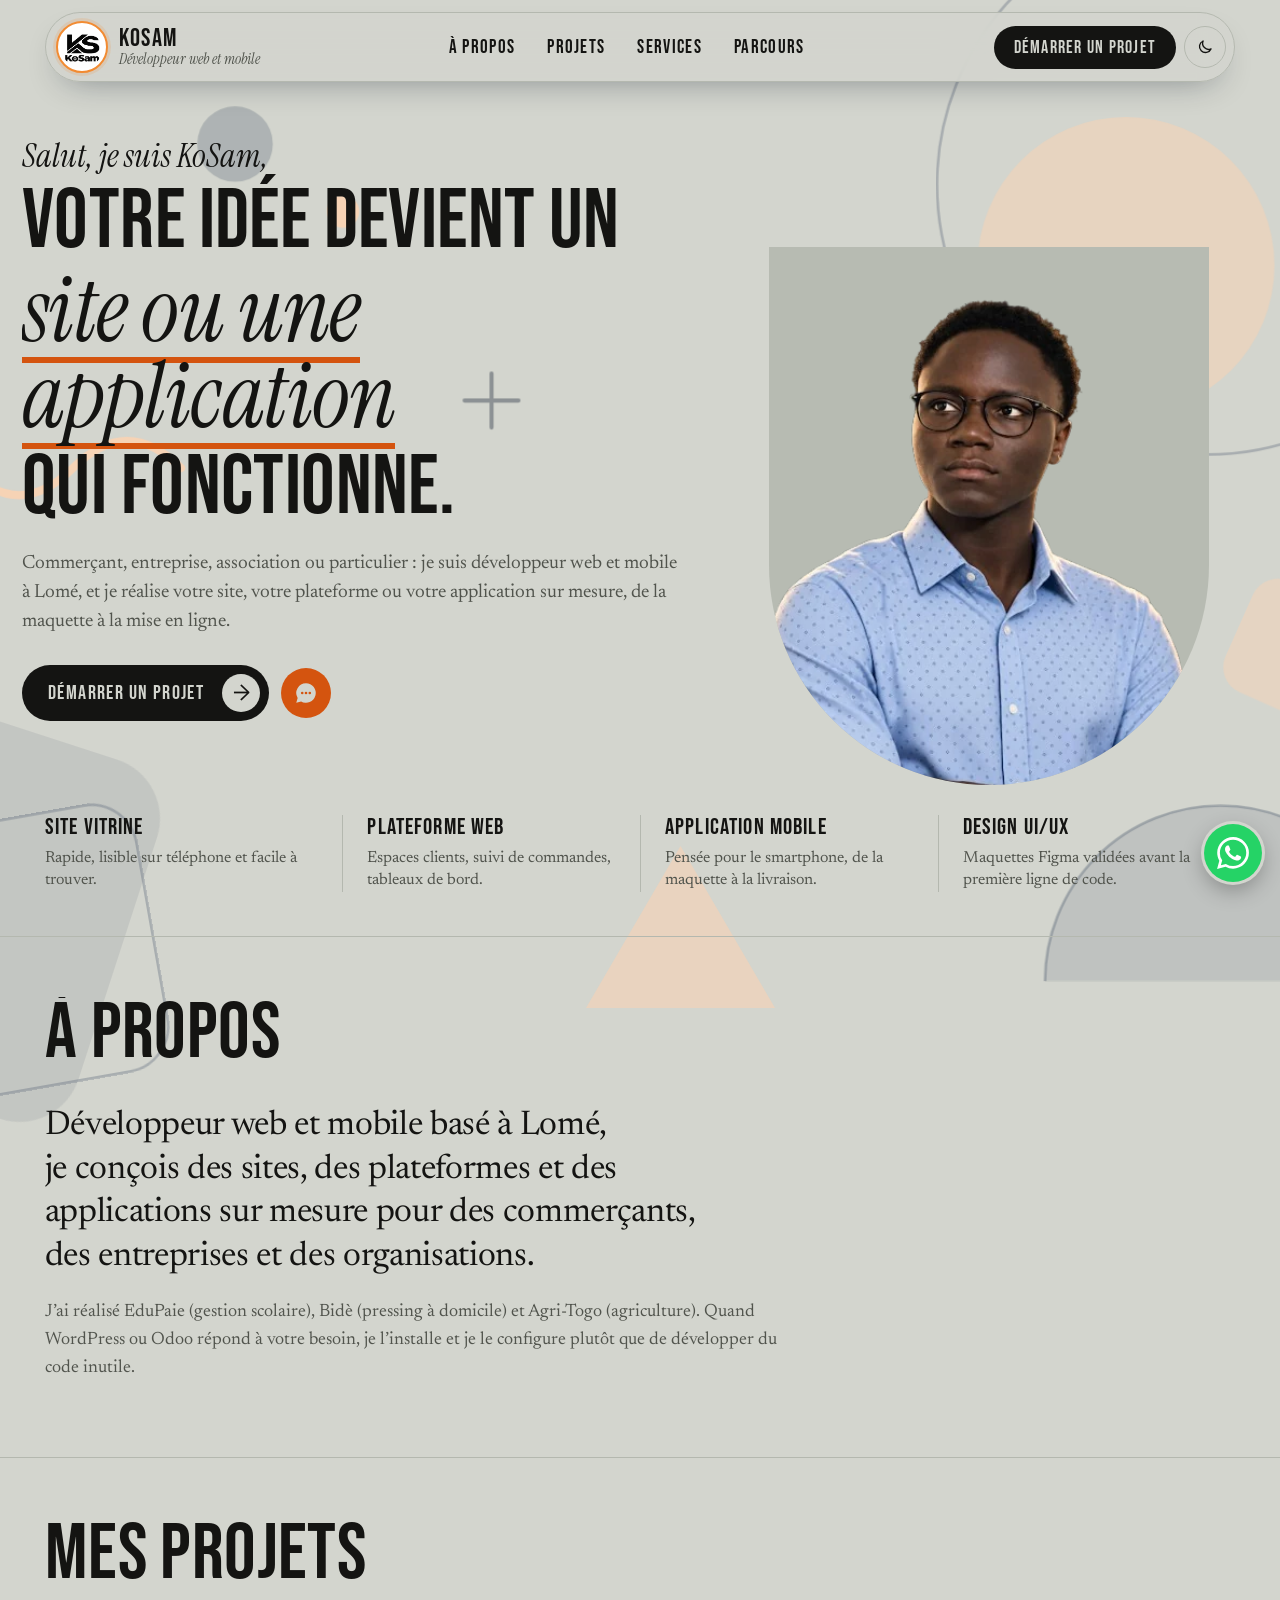
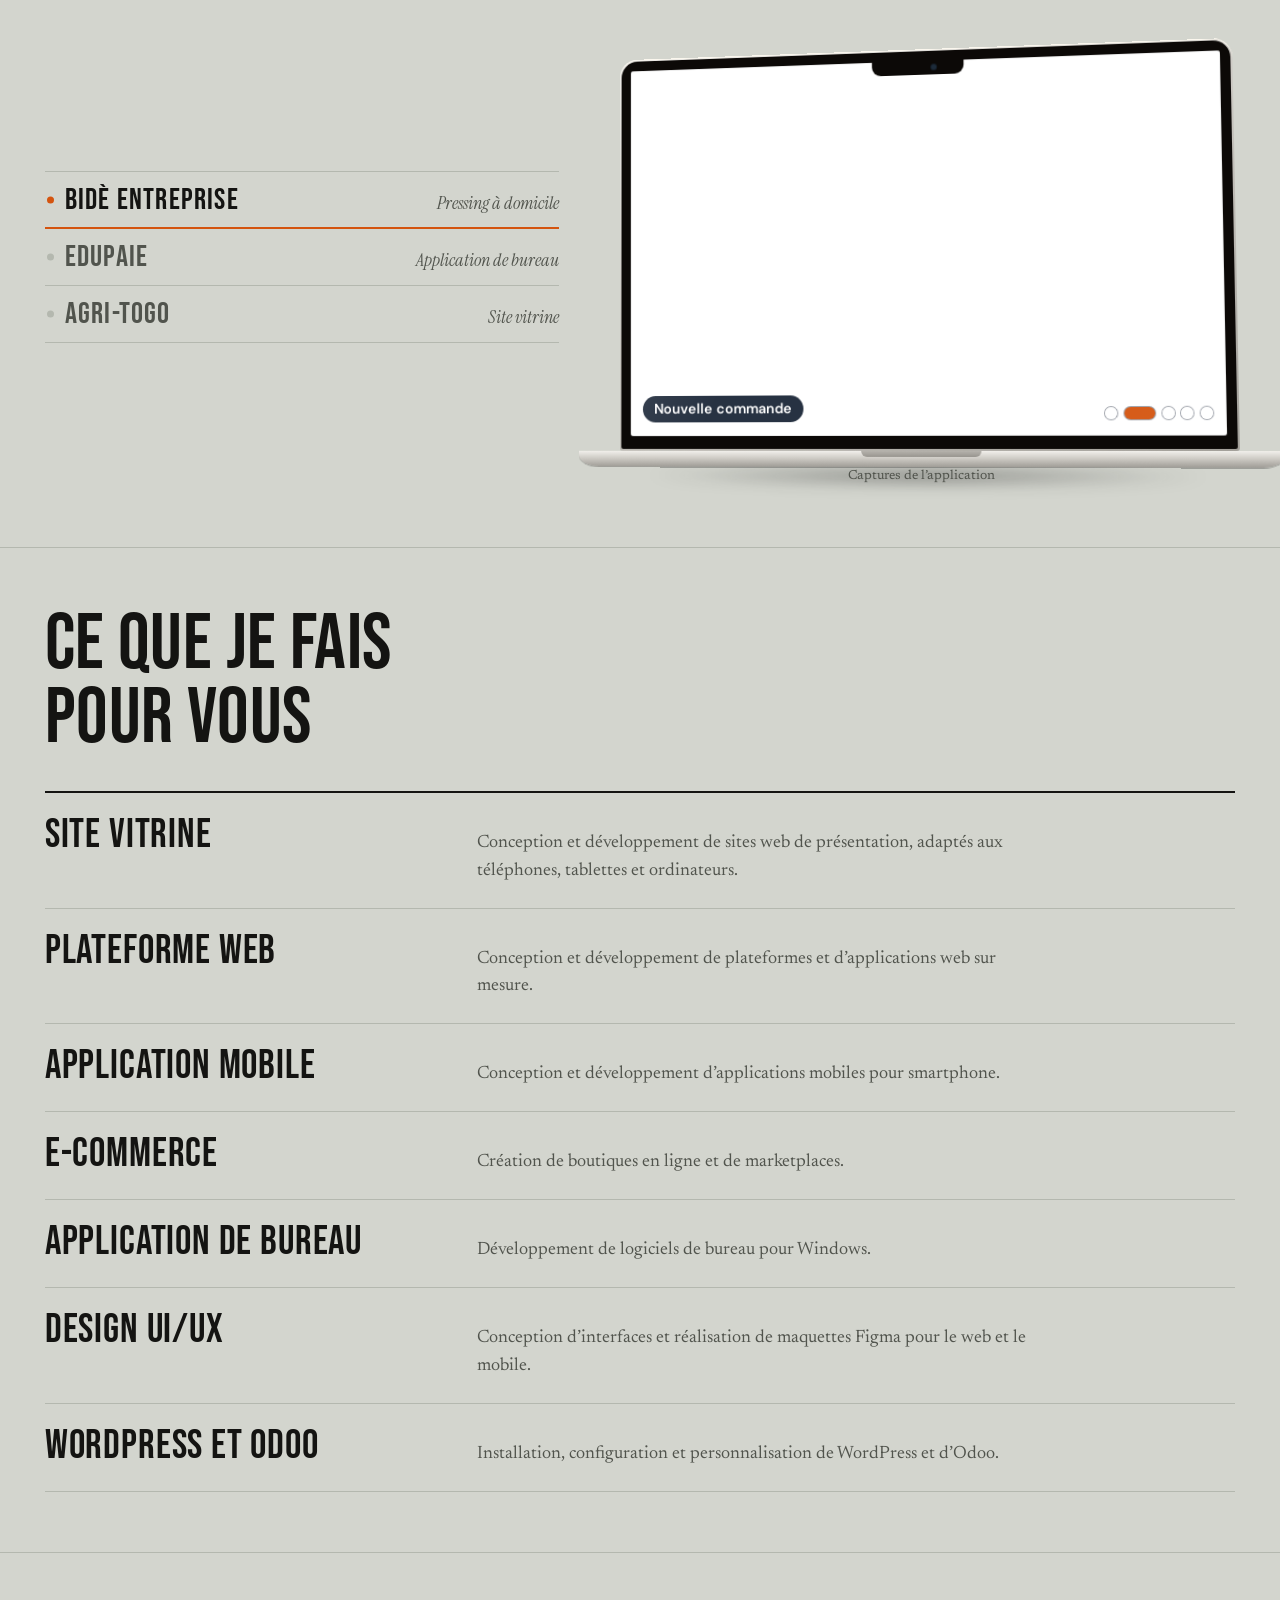
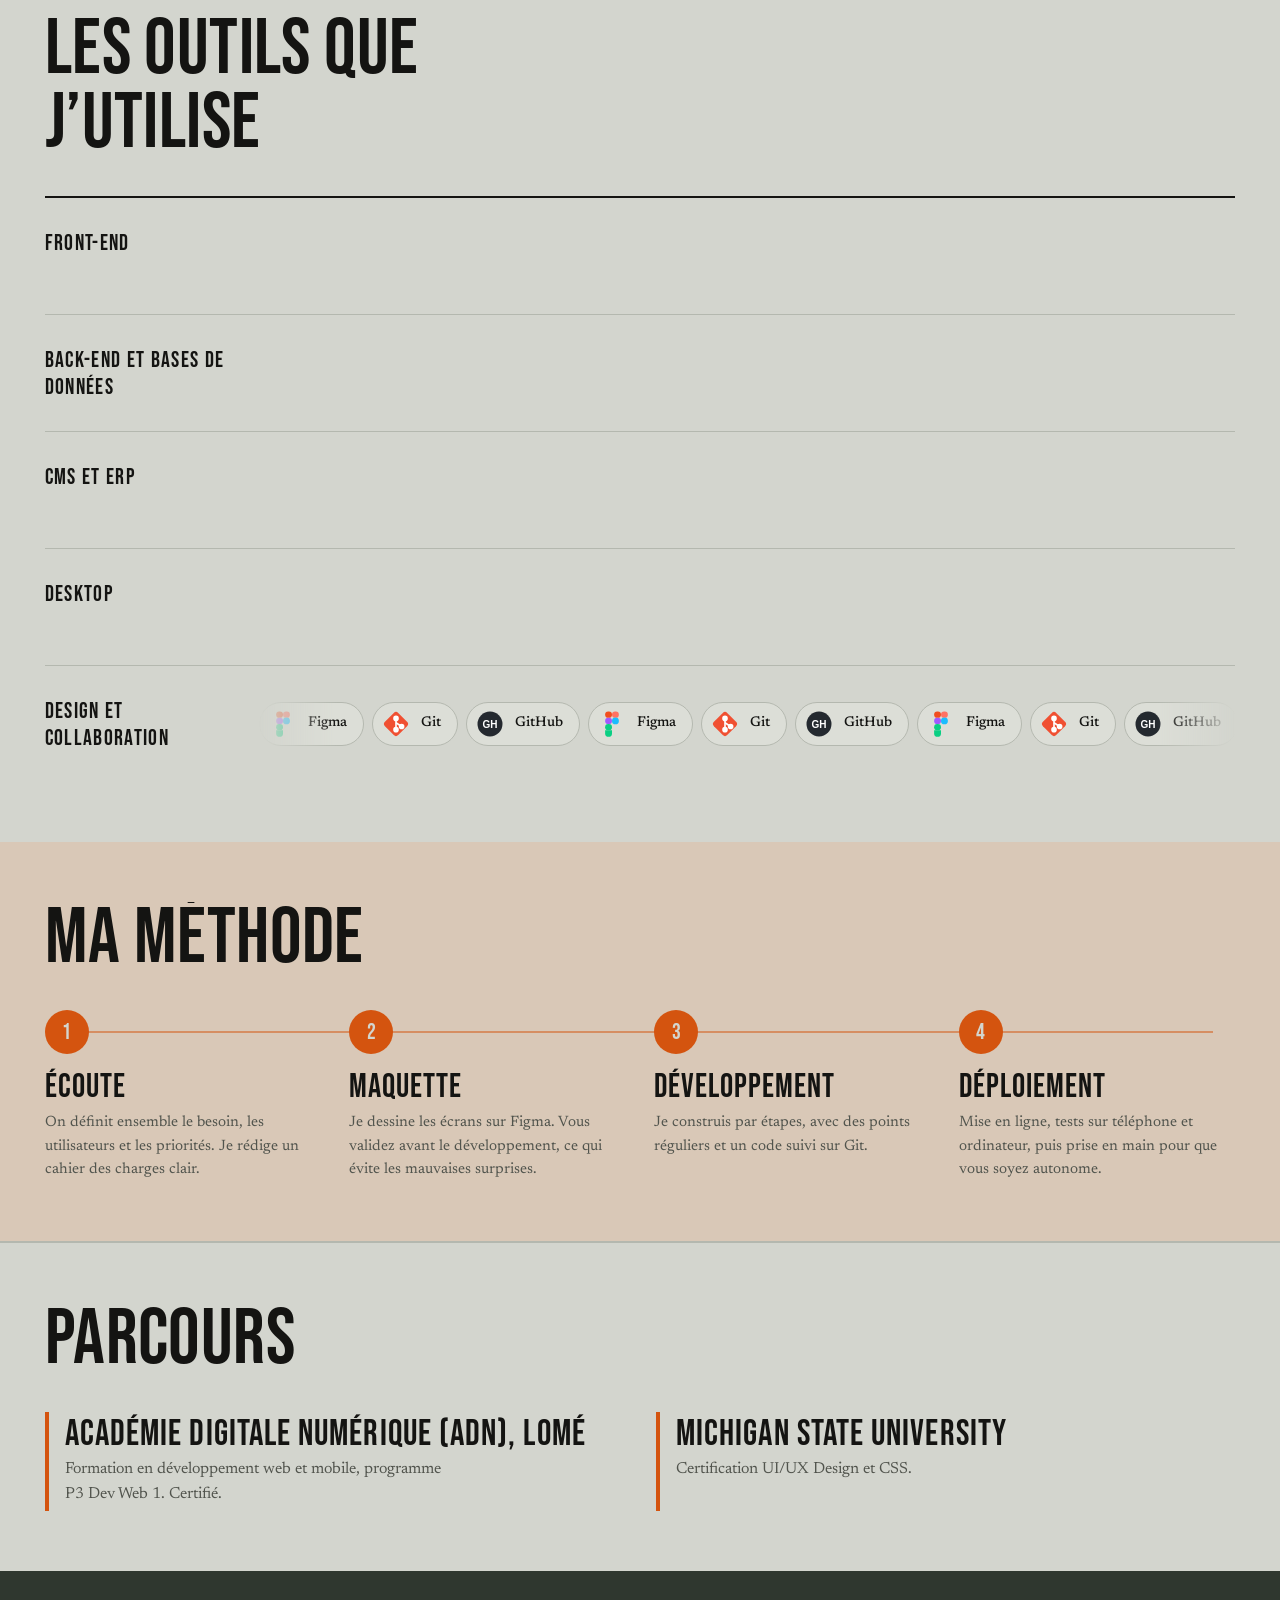
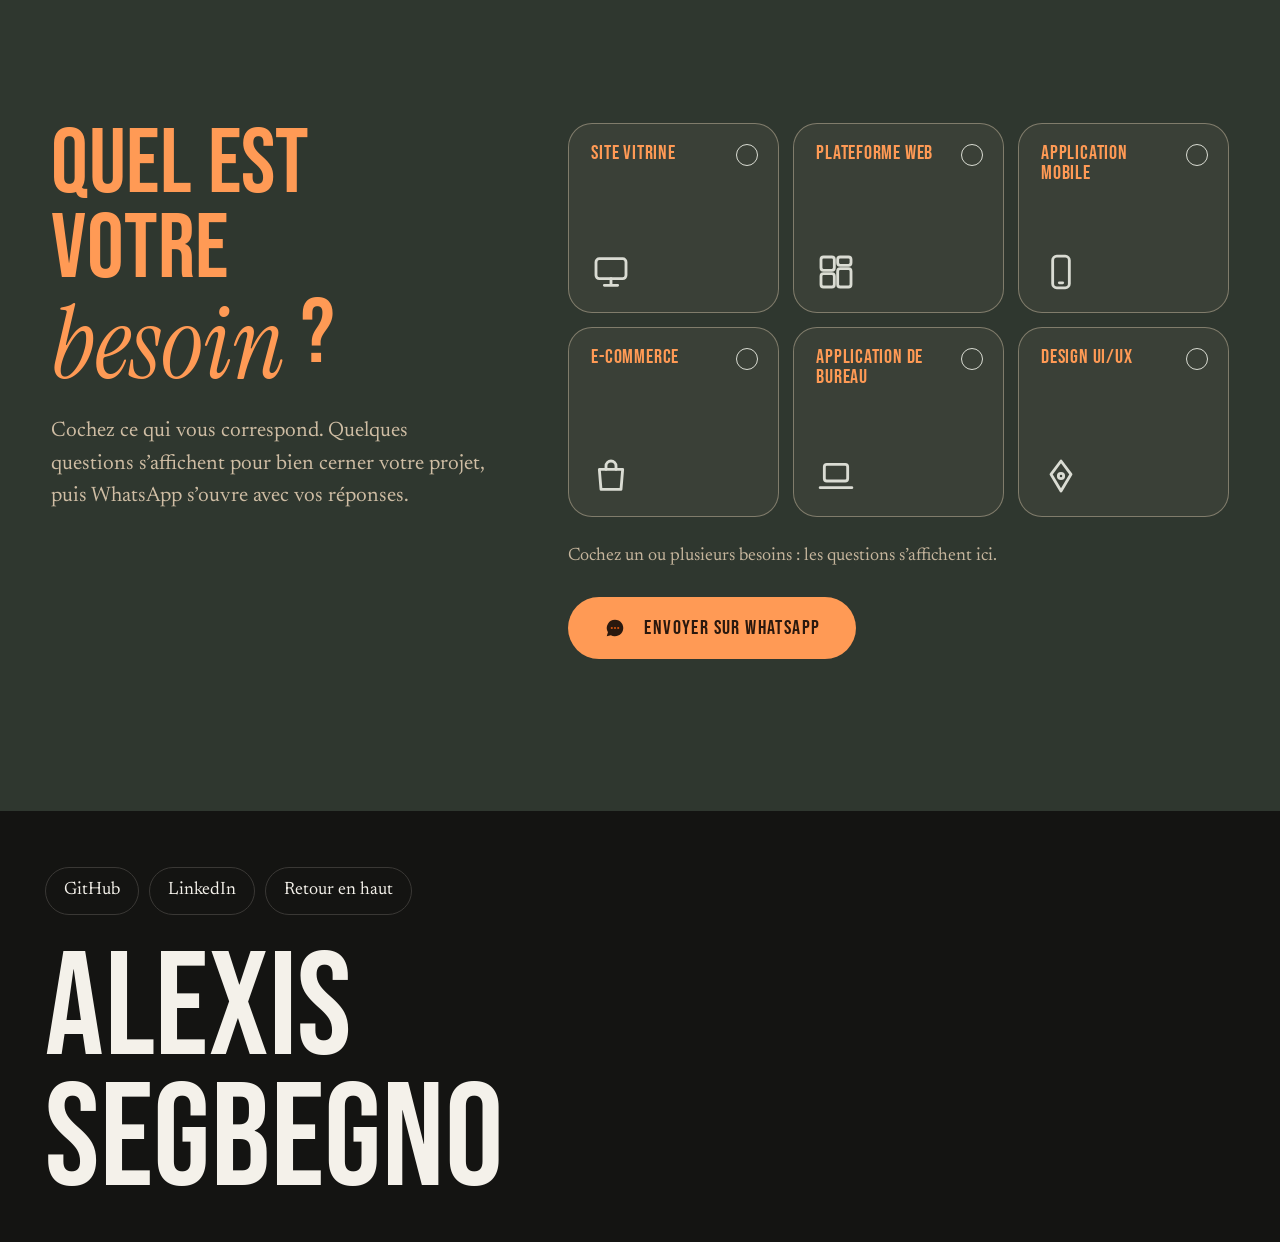
==== index.html @ 5401241b "modification" ====
<!doctype html>
<html lang="fr">
<head>
  <meta charset="utf-8">
  <meta name="viewport" content="width=device-width, initial-scale=1">
  <meta name="theme-color" content="#10131a">
  <meta name="description" content="Alexis Segbegno, développeur web et mobile à Lomé (Togo). Plateformes, sites vitrines et applications sur mesure.">
  <title>Portfolio KoSam</title>
  <link rel="preconnect" href="https://fonts.googleapis.com">
  <link href="https://fonts.googleapis.com/css2?family=Familjen+Grotesk:wght@500;600;700&family=DM+Sans:wght@400;500;700&family=Instrument+Serif:ital@0;1&family=Bebas+Neue&family=Newsreader:ital,opsz,wght@0,6..72,400;0,6..72,500;1,6..72,400&display=swap" rel="stylesheet">
  <link rel="stylesheet" href="assets/css/style.css">
</head>
<body>

<div id="page-loader" class="page-loader" role="status" aria-live="polite" aria-label="Chargement du portfolio KoSam">
  <div class="loader-content">
    <div class="loader-logo-ring">
      <img src="assets/images/kosam-logo.png" alt="Logo KoSam" class="loader-logo">
    </div>
    <p class="loader-name">KoSam</p>
    <p class="loader-caption">Préparation du portfolio<span class="loader-dots" aria-hidden="true">...</span></p>
    <div class="loader-track" aria-hidden="true"><span></span></div>
  </div>
</div>

<div class="shapes" aria-hidden="true"><svg viewBox="0 0 1200 1000" preserveAspectRatio="xMidYMid slice"><g class="pl" data-k=".06"><g class="dr" style="--dur:22s;--dx:18px;--dy:-22px;--rot:6deg;--dl:-0s"><circle cx="1020" cy="170" r="200" fill="none" stroke="#5B6678" stroke-opacity=".35" stroke-width="2"/></g></g><g class="pl" data-k=".14"><g class="dr" style="--dur:30s;--dx:-26px;--dy:16px;--rot:-9deg;--dl:-3s"><circle cx="960" cy="230" r="110" fill="#FFD2B0" fill-opacity=".45"/></g></g><g class="pl" data-k=".26"><g class="dr" style="--dur:26s;--dx:14px;--dy:28px;--rot:12deg;--dl:-6s"><rect x="-60" y="560" width="280" height="280" rx="46" fill="#5B6678" fill-opacity=".13" transform="rotate(18 80 700)"/></g></g><g class="pl" data-k=".06"><g class="dr" style="--dur:34s;--dx:-18px;--dy:-20px;--rot:-7deg;--dl:-9s"><rect x="40" y="640" width="200" height="200" rx="34" fill="none" stroke="#5B6678" stroke-opacity=".35" stroke-width="2" transform="rotate(-10 140 740)"/></g></g><g class="pl" data-k=".14"><g class="dr" style="--dur:22s;--dx:18px;--dy:-22px;--rot:6deg;--dl:-12s"><polygon points="560,780 700,780 630,660" fill="#FFD2B0" fill-opacity=".5"/></g></g><g class="pl" data-k=".26"><g class="dr" style="--dur:30s;--dx:-26px;--dy:16px;--rot:-9deg;--dl:-15s"><path d="M900 760 a130 130 0 0 1 260 0z" fill="#5B6678" fill-opacity=".16"/></g></g><g class="pl" data-k=".06"><g class="dr" style="--dur:26s;--dx:14px;--dy:28px;--rot:12deg;--dl:-1s"><path d="M900 760 a130 130 0 0 1 260 0" fill="none" stroke="#5B6678" stroke-opacity=".4" stroke-width="2"/></g></g><g class="pl" data-k=".14"><g class="dr" style="--dur:34s;--dx:-18px;--dy:-20px;--rot:-7deg;--dl:-4s"><circle cx="300" cy="140" r="28" fill="#5B6678" fill-opacity=".3"/></g></g><g class="pl" data-k=".26"><g class="dr" style="--dur:22s;--dx:18px;--dy:-22px;--rot:6deg;--dl:-7s"><circle cx="380" cy="190" r="12" fill="#FFD2B0" fill-opacity=".8"/></g></g><g class="pl" data-k=".06"><g class="dr" style="--dur:30s;--dx:-26px;--dy:16px;--rot:-9deg;--dl:-10s"><path d="M470 330h40M490 310v40" stroke="#0A1628" stroke-opacity=".35" stroke-width="3" stroke-linecap="round"/></g></g><g class="pl" data-k=".14"><g class="dr" style="--dur:26s;--dx:14px;--dy:28px;--rot:12deg;--dl:-13s"><path d="M740 480h30M755 465v30" stroke="#0A1628" stroke-opacity=".3" stroke-width="3" stroke-linecap="round"/></g></g><g class="pl" data-k=".26"><g class="dr" style="--dur:34s;--dx:-18px;--dy:-20px;--rot:-7deg;--dl:-16s"><path d="M20 380q40-40 80 0t80 0t80 0" fill="none" stroke="#FFD2B0" stroke-opacity=".8" stroke-width="6" stroke-linecap="round"/></g></g><g class="pl" data-k=".06"><g class="dr" style="--dur:22s;--dx:18px;--dy:-22px;--rot:6deg;--dl:-2s"><rect x="1040" y="470" width="90" height="90" rx="20" fill="#FFD2B0" fill-opacity=".4" transform="rotate(24 1085 515)"/></g></g></svg></div>
<header class="top"><div class="wrap"><div class="pill">
<a class="brand" href="#top" aria-label="KoSam, retour en haut"><img class="brand-logo" src="assets/images/kosam-logo.png" alt="Logo KoSam"><span class="bt"><b>KoSam</b><small>Développeur web et mobile</small></span></a>
<nav id="mnav" aria-label="Navigation principale"><span class="ind" aria-hidden="true"></span><a href="#apropos">À propos</a><a href="#projets">Projets</a><a href="#services">Services</a><a href="#parcours">Parcours</a></nav>
<div class="act"><a class="cta-h" href="#contact" aria-label="Démarrer un projet">Démarrer<span class="xl">&nbsp;un projet</span></a><button id="theme" type="button" aria-label="Changer de thème"><svg class="i-moon" viewBox="0 0 24 24" fill="none" stroke="currentColor" stroke-width="1.8" stroke-linecap="round" stroke-linejoin="round" aria-hidden="true"><path d="M20 14.5A8 8 0 0 1 9.5 4a8 8 0 1 0 10.5 10.5z"/></svg><svg class="i-sun" viewBox="0 0 24 24" fill="none" stroke="currentColor" stroke-width="1.8" stroke-linecap="round" aria-hidden="true"><circle cx="12" cy="12" r="4"/><path d="M12 2.5v2.5M12 19v2.5M2.5 12H5M19 12h2.5M5.3 5.3l1.8 1.8M16.9 16.9l1.8 1.8M5.3 18.7l1.8-1.8M16.9 7.1l1.8-1.8"/></svg></button><button id="burger" type="button" aria-label="Ouvrir le menu" aria-expanded="false" aria-controls="mnav"><span></span><span></span></button></div>
</div></div></header>

<main id="top">
<div class="wrap hero" id="hero">
<div class="hl">
<p class="hi">Salut, je suis KoSam,</p>
<h1>Votre idée devient un <em>site ou une application</em> qui fonctionne.</h1>
<p class="lead">Commerçant, entreprise, association ou particulier : je suis développeur web et mobile à Lomé, et je réalise votre site, votre plateforme ou votre application sur mesure, de la maquette à la mise en ligne.</p>
<div class="cta"><a class="btn" href="#contact">Démarrer un projet</a><a class="wa-round" data-wa href="#" target="_blank" rel="noopener" aria-label="Écrire sur WhatsApp"><svg width="26" height="26" viewBox="0 0 24 24" aria-hidden="true"><path d="M12 3a9 9 0 0 0-7.7 13.6L3 21l4.5-1.2A9 9 0 1 0 12 3z" fill="var(--bg)"/><circle cx="8.5" cy="12" r="1.2" style="fill:var(--g)"/><circle cx="12" cy="12" r="1.2" style="fill:var(--g)"/><circle cx="15.5" cy="12" r="1.2" style="fill:var(--g)"/></svg></a></div>
</div>
<div class="stage">
<div class="halo"></div>
<div class="me"><img src="[data-uri]" alt="Alexis Segbegno"></div>
</div>
</div>

<div class="wrap hfeat" role="list" aria-label="Ce que je fais">
<div role="listitem"><b>Site vitrine</b><span>Rapide, lisible sur téléphone et facile à trouver.</span></div>
<div role="listitem"><b>Plateforme web</b><span>Espaces clients, suivi de commandes, tableaux de bord.</span></div>
<div role="listitem"><b>Application mobile</b><span>Pensée pour le smartphone, de la maquette à la livraison.</span></div>
<div role="listitem"><b>Design UI/UX</b><span>Maquettes Figma validées avant la première ligne de code.</span></div>
</div>

<section id="apropos"><div class="wrap">
<h2>À propos</h2>
<div class="about">
<div>
<p class="ab-lead">Développeur web et mobile basé à Lomé, je conçois des sites, des plateformes et des applications sur mesure pour des commerçants, des entreprises et des organisations.</p>
<p>J’ai réalisé EduPaie (gestion scolaire), Bidè (pressing à domicile) et Agri-Togo (agriculture). Quand WordPress ou Odoo répond à votre besoin, je l’installe et je le configure plutôt que de développer du code inutile.</p>
</div>
</div>
</div></section>

<section id="projets"><div class="wrap">
<h2>Mes projets</h2>
<div class="proj" id="proj">
<ul class="idx" id="idx"></ul>
<div class="stage">
<div class="halo"></div>
<div class="laptop"><div class="lid"><div class="bz"><div class="notch"></div><div class="scr" id="scr"></div></div></div><div class="base"></div></div>
<p class="cap">Maquette illustrative</p>
</div>
</div>
</div></section>

<section id="services"><div class="wrap">
<h2>Ce que je fais pour vous</h2>
<div class="svc">
<div class="sv"><h3>Site vitrine</h3><p>Conception et développement de sites web de présentation, adaptés aux téléphones, tablettes et ordinateurs.</p></div>
<div class="sv"><h3>Plateforme web</h3><p>Conception et développement de plateformes et d’applications web sur mesure.</p></div>
<div class="sv"><h3>Application mobile</h3><p>Conception et développement d’applications mobiles pour smartphone.</p></div>
<div class="sv"><h3>E-commerce</h3><p>Création de boutiques en ligne et de marketplaces.</p></div>
<div class="sv"><h3>Application de bureau</h3><p>Développement de logiciels de bureau pour Windows.</p></div>
<div class="sv"><h3>Design UI/UX</h3><p>Conception d’interfaces et réalisation de maquettes Figma pour le web et le mobile.</p></div>
<div class="sv"><h3>WordPress et Odoo</h3><p>Installation, configuration et personnalisation de WordPress et d’Odoo.</p></div>
</div>
</div></section>

<section id="outils"><div class="wrap">
<h2>Les outils que j’utilise</h2>
<div id="toolgroups"></div>
</div></section>

<section id="methode"><div class="wrap">
<h2>Ma méthode</h2>
<div class="steps">
<div class="step"><h3>Écoute</h3><p>On définit ensemble le besoin, les utilisateurs et les priorités. Je rédige un cahier des charges clair.</p></div>
<div class="step"><h3>Maquette</h3><p>Je dessine les écrans sur Figma. Vous validez avant le développement, ce qui évite les mauvaises surprises.</p></div>
<div class="step"><h3>Développement</h3><p>Je construis par étapes, avec des points réguliers et un code suivi sur Git.</p></div>
<div class="step"><h3>Déploiement</h3><p>Mise en ligne, tests sur téléphone et ordinateur, puis prise en main pour que vous soyez autonome.</p></div>
</div>
</div></section>

<section id="parcours"><div class="wrap">
<h2>Parcours</h2>
<div class="edu">
<div><b>Académie Digitale Numérique (ADN), Lomé</b><p>Formation en développement web et mobile, programme P3 Dev Web 1. Certifié.</p></div>
<div><b>Michigan State University</b><p>Certification UI/UX Design et CSS.</p></div>
</div>
</div></section>

<section id="contact"><div class="wrap">
<div class="need">
<div class="nl">
<h2>Quel est votre <em>besoin</em> ?</h2>
<p class="ns">Cochez ce qui vous correspond. Quelques questions s’affichent pour bien cerner votre projet, puis WhatsApp s’ouvre avec vos réponses.</p>
</div>
<div class="nr">
<div class="cards2" id="types" role="group" aria-label="Type de projet">
<label class="nc"><input type="checkbox" value="un site vitrine"><b>Site vitrine</b><span class="ck" aria-hidden="true"></span><svg viewBox="0 0 24 24" aria-hidden="true"><rect x="3" y="4" width="18" height="12" rx="2"/><path d="M8 20h8M12 16v4"/></svg></label>
<label class="nc"><input type="checkbox" value="une plateforme web"><b>Plateforme web</b><span class="ck" aria-hidden="true"></span><svg viewBox="0 0 24 24" aria-hidden="true"><rect x="3" y="3" width="8" height="8" rx="1.5"/><rect x="13" y="3" width="8" height="5" rx="1.5"/><rect x="13" y="10" width="8" height="11" rx="1.5"/><rect x="3" y="13" width="8" height="8" rx="1.5"/></svg></label>
<label class="nc"><input type="checkbox" value="une application mobile"><b>Application mobile</b><span class="ck" aria-hidden="true"></span><svg viewBox="0 0 24 24" aria-hidden="true"><rect x="7" y="2.5" width="10" height="19" rx="2.5"/><path d="M11 18.5h2"/></svg></label>
<label class="nc"><input type="checkbox" value="une boutique en ligne"><b>E-commerce</b><span class="ck" aria-hidden="true"></span><svg viewBox="0 0 24 24" aria-hidden="true"><path d="M5 8h14l-1 12H6L5 8z"/><path d="M9 8V6a3 3 0 0 1 6 0v2"/></svg></label>
<label class="nc"><input type="checkbox" value="une application de bureau"><b>Application de bureau</b><span class="ck" aria-hidden="true"></span><svg viewBox="0 0 24 24" aria-hidden="true"><rect x="5" y="5" width="14" height="10" rx="1.5"/><path d="M2.5 19h19"/></svg></label>
<label class="nc"><input type="checkbox" value="une maquette UI/UX"><b>Design UI/UX</b><span class="ck" aria-hidden="true"></span><svg viewBox="0 0 24 24" aria-hidden="true"><path d="M12 3l6 8-6 10-6-10 6-8z"/><circle cx="12" cy="12" r="1.6"/></svg></label>
</div>
<div class="qa" id="qa"><p class="qe" id="qe">Cochez un ou plusieurs besoins : les questions s’affichent ici.</p></div>
<a class="btn wa" id="send" href="#" target="_blank" rel="noopener"><svg width="22" height="22" viewBox="0 0 24 24" aria-hidden="true"><path d="M12 3a9 9 0 0 0-7.7 13.6L3 21l4.5-1.2A9 9 0 1 0 12 3z" fill="currentColor"/><circle cx="8.5" cy="12" r="1.2" style="fill:var(--g)"/><circle cx="12" cy="12" r="1.2" style="fill:var(--g)"/><circle cx="15.5" cy="12" r="1.2" style="fill:var(--g)"/></svg>Envoyer sur WhatsApp</a>
</div>
</div>
</div></section>
</main>

<footer><div class="wrap">
<div class="links">
<a href="https://github.com/SamTompkins17" target="_blank" rel="noopener">GitHub</a>
<a href="https://www.linkedin.com/in/alexis-segbegno" target="_blank" rel="noopener">LinkedIn</a>
<a href="#top">Retour en haut</a>
</div>
<p class="big">Alexis<br>Segbegno</p>
</div></footer>
<a class="fab" data-wa href="#" target="_blank" rel="noopener" aria-label="Écrire sur WhatsApp" style="background:#25D366;color:#fff"><svg width="32" height="32" viewBox="0 0 24 24" fill="#fff" aria-hidden="true"><path d="M17.472 14.382c-.297-.149-1.758-.867-2.03-.967-.273-.099-.471-.148-.67.15-.197.297-.767.966-.94 1.164-.173.199-.347.223-.644.075-.297-.15-1.255-.463-2.39-1.475-.883-.788-1.48-1.761-1.653-2.059-.173-.297-.018-.458.13-.606.134-.133.298-.347.446-.52.149-.174.198-.298.298-.497.099-.198.05-.371-.025-.52-.075-.149-.669-1.612-.916-2.207-.242-.579-.487-.5-.669-.51-.173-.008-.371-.01-.57-.01-.198 0-.52.074-.792.372-.272.297-1.04 1.016-1.04 2.479 0 1.462 1.065 2.875 1.213 3.074.149.198 2.096 3.2 5.077 4.487.709.306 1.262.489 1.694.625.712.227 1.36.195 1.871.118.571-.085 1.758-.719 2.006-1.413.248-.694.248-1.289.173-1.413-.074-.124-.272-.198-.57-.347m-5.421 7.403h-.004a9.87 9.87 0 01-5.031-1.378l-.361-.214-3.741.982.998-3.648-.235-.374a9.86 9.86 0 01-1.51-5.26c.001-5.45 4.436-9.884 9.888-9.884 2.64 0 5.122 1.03 6.988 2.898a9.825 9.825 0 012.893 6.994c-.003 5.45-4.437 9.884-9.885 9.884m8.413-18.297A11.815 11.815 0 0012.05 0C5.495 0 .16 5.335.157 11.892c0 2.096.547 4.142 1.588 5.945L.057 24l6.305-1.654a11.882 11.882 0 005.683 1.448h.005c6.554 0 11.89-5.335 11.893-11.893a11.821 11.821 0 00-3.48-8.413z"/></svg></a>

  <script src="assets/js/main.js" defer></script>
  <script src="assets/js/navigation.js" defer></script>
</body>
</html>
---- assets/css/style.css ----
:root{color-scheme:light;box-sizing:border-box;padding-top:env(safe-area-inset-top,0px);padding-bottom:env(safe-area-inset-bottom,0px)}html{scroll-padding-top:env(safe-area-inset-top,0px)}body{margin:0;padding:0;font:14px -apple-system,BlinkMacSystemFont,sans-serif;background:#fff;color:#000}img{max-width:100%}[hidden]:not([hidden=until-found i]){display:none!important}

/* ===== CSS intégré extrait du document source ===== */

:root{color-scheme:light;box-sizing:border-box;padding-top:env(safe-area-inset-top,0px);padding-bottom:env(safe-area-inset-bottom,0px)}
html{scroll-padding-top:env(safe-area-inset-top,0px)}
body{margin:0;padding:0;font:14px -apple-system,BlinkMacSystemFont,sans-serif;background:#fff;color:#000}
img{max-width:100%}
[hidden]:not([hidden=until-found i]){display:none!important}

:root{--bg:#F4F1EA;--ink:#0A1628;--mut:#5B6678;--line:#D9D6CC;--card:#FBF9F4;--g:#D4540F;--y:#FFD2B0;--hbg:rgba(244,241,234,.8);--need:#0A1628;
--fd:"Familjen Grotesk",system-ui,sans-serif;--fb:"DM Sans",system-ui,sans-serif;
box-sizing:border-box;padding-top:env(safe-area-inset-top,0px);padding-bottom:env(safe-area-inset-bottom,0px)}
@media (prefers-color-scheme:dark){:root:not([data-theme="light"]){--bg:#0A1628;--ink:#F4F1EA;--mut:#9AA6BA;--line:#22344F;--card:#12233D;--g:#FF7A2F;--hbg:rgba(10,22,40,.8);--need:#12233D;color-scheme:dark}}
:root[data-theme="dark"]{--bg:#0A1628;--ink:#F4F1EA;--mut:#9AA6BA;--line:#22344F;--card:#12233D;--g:#FF7A2F;--hbg:rgba(10,22,40,.8);--need:#12233D;color-scheme:dark}
*,*::before,*::after{box-sizing:border-box}
.shapes{position:fixed;left:0;right:0;top:-5%;height:150%;z-index:-1;pointer-events:none;will-change:transform}
.shapes svg{width:100%;height:100%;display:block}
body::before{content:"";position:fixed;inset:0;z-index:-2;pointer-events:none;background:radial-gradient(circle at 10% 6%,rgba(255,122,47,.34),transparent 36%),radial-gradient(circle at 92% 24%,rgba(91,102,120,.2),transparent 40%),radial-gradient(circle at 18% 88%,rgba(91,102,120,.14),transparent 42%),radial-gradient(circle at 80% 92%,rgba(255,122,47,.22),transparent 34%)}
body::after{content:"";position:fixed;inset:0;z-index:-1;pointer-events:none;opacity:.9;background:radial-gradient(rgba(10,22,40,.14) 1px,transparent 1.4px) 0 0/28px 28px,url("data:image/svg+xml;utf8,<svg xmlns='http://www.w3.org/2000/svg' width='160' height='160'><filter id='n'><feTurbulence type='fractalNoise' baseFrequency='.8' numOctaves='2' stitchTiles='stitch'/><feColorMatrix values='0 0 0 0 .2 0 0 0 0 .15 0 0 0 0 .1 0 0 0 .09 0'/></filter><rect width='100%25' height='100%25' filter='url(%23n)'/></svg>")}
html{scroll-behavior:smooth;scroll-padding-top:70px}
body{margin:0;background:var(--bg);color:var(--ink);font:400 17px/1.6 var(--fb)}
a{color:inherit}
:focus-visible{outline:3px solid var(--y);outline-offset:3px}
.wrap{max-width:1120px;margin:0 auto;padding:0 22px}
header{position:sticky;top:env(safe-area-inset-top,0px);z-index:20;background:var(--hbg);-webkit-backdrop-filter:blur(10px);backdrop-filter:blur(10px);border-bottom:1px solid var(--line)}
header .wrap{display:flex;align-items:center;justify-content:space-between;height:60px;gap:8px}
.logo{font:800 20px var(--fd);text-decoration:none;letter-spacing:-.02em}
.right{display:flex;align-items:center;gap:4px}
nav{display:flex;gap:2px}
nav a{padding:7px 13px;border-radius:99px;text-decoration:none;font-weight:500;font-size:15px}
nav a:hover{background:var(--line)}
#theme{width:40px;height:40px;border-radius:50%;border:1.5px solid var(--line);background:var(--card);color:var(--ink);font-size:17px;cursor:pointer}
.btn{display:inline-flex;align-items:center;gap:8px;padding:13px 22px;border-radius:99px;border:0;font:700 16px var(--fb);cursor:pointer;text-decoration:none;background:var(--ink);color:var(--bg)}
.btn.wa{background:#D4540F;color:#fff}
:root[data-theme="dark"] .btn.wa,:root[data-theme="dark"] .fab{background:#FF7A2F;color:#0A1628}
@media (prefers-color-scheme:dark){:root:not([data-theme="light"]) .btn.wa,:root:not([data-theme="light"]) .fab{background:#FF7A2F;color:#0A1628}}
.need .btn.wa,:root[data-theme="dark"] .need .btn.wa{background:#FF7A2F;color:#0A1628}
@media (prefers-color-scheme:dark){:root:not([data-theme="light"]) .need .btn.wa{background:#FF7A2F;color:#0A1628}}
.hero{display:grid;grid-template-columns:1.05fr 1fr;gap:40px;align-items:center;padding:64px 0 56px}
h1{font:800 clamp(38px,5.6vw,68px)/1.02 var(--fd);letter-spacing:-.035em;margin:0 0 22px}
h1 em{font-style:normal;background:linear-gradient(transparent 62%,var(--y) 62% 92%,transparent 92%);color:inherit}
:root[data-theme="dark"] h1 em{color:var(--ink)}
.lead{color:var(--mut);max-width:46ch;margin:0 0 22px}
.chips{display:flex;flex-wrap:wrap;gap:8px;margin:0 0 28px;padding:0;list-style:none}
.chips li{border:1px solid var(--line);border-radius:99px;padding:6px 14px;font-size:14px;background:var(--card)}
.cta{display:flex;flex-wrap:wrap;gap:10px}
.stage{position:relative;height:380px}
.deck{position:absolute;inset:0 30px 54px 0}
.pc{position:absolute;inset:0;border-radius:20px;padding:26px;color:#fff;display:flex;flex-direction:column;justify-content:flex-end;cursor:pointer;border:0;text-align:left;font:inherit;box-shadow:0 18px 40px -18px rgba(0,0,0,.5);transition:transform .45s cubic-bezier(.2,.8,.2,1),opacity .3s}
.pc small{font-size:13px;opacity:.85;margin-bottom:6px}
.pc strong{font:800 clamp(28px,3.4vw,40px)/1.05 var(--fd);letter-spacing:-.03em;margin-bottom:10px}
.pc span{font-size:15px;max-width:34ch;opacity:.95}
.pc .tags{display:flex;gap:6px;flex-wrap:wrap;margin-top:14px}
.pc .tags i{font-style:normal;font-size:12px;padding:3px 10px;border-radius:99px;background:rgba(255,255,255,.18)}
.ctl{position:absolute;left:0;bottom:0;display:flex;gap:10px;align-items:center}
.ctl button{width:44px;height:44px;border-radius:50%;border:1.5px solid var(--ink);background:transparent;color:var(--ink);font-size:18px;cursor:pointer}
.ctl output{font-size:14px;color:var(--mut)}
section{padding:60px 0;border-top:1px solid var(--line)}
h2{font:800 clamp(28px,4vw,44px)/1.08 var(--fd);letter-spacing:-.03em;margin:0 0 26px;max-width:18ch}
.stack{display:flex;flex-wrap:wrap;gap:8px}
.stack span{padding:8px 16px;border:1px solid var(--line);border-radius:10px;background:var(--card);font-weight:500}
.edu{display:grid;grid-template-columns:repeat(2,1fr);gap:20px}
.edu div{border-left:4px solid var(--g);padding:4px 0 4px 16px}
.edu b{display:block;font:700 18px var(--fd)}
.edu p{margin:4px 0 0;color:var(--mut);font-size:15px}
.need{background:var(--need);color:#fff;border-radius:28px;padding:44px 34px;margin:0 0 20px}
.need h2{color:#fff;max-width:none}
.opts{display:grid;grid-template-columns:repeat(auto-fit,minmax(150px,1fr));gap:12px;margin-bottom:26px}
.opts label{display:block;cursor:pointer;position:relative}
.opts input{position:absolute;opacity:0}
.opts span{display:block;padding:16px;border:1.5px solid rgba(255,255,255,.55);border-radius:14px;font-weight:700;transition:background .15s}
.opts input:checked+span{background:#D4540F;color:#fff;border-color:#D4540F}
.opts input:focus-visible+span{outline:3px solid #fff;outline-offset:2px}
footer{background:#0A1628;color:#F4F1EA;padding:56px 0 34px;margin-top:40px}
footer .big{font:800 clamp(44px,11vw,150px)/.95 var(--fd);letter-spacing:-.05em;margin:30px 0 0}
footer .links{display:flex;flex-wrap:wrap;gap:10px}
footer .links a{border:1px solid #3a3835;padding:9px 18px;border-radius:99px;text-decoration:none}
footer .links a:hover{background:var(--y);color:#0A1628;border-color:var(--y)}
.fab{position:fixed;right:18px;bottom:calc(18px + env(safe-area-inset-bottom,0px));z-index:30;width:58px;height:58px;border-radius:50%;background:#D4540F;display:grid;place-items:center;box-shadow:0 8px 22px rgba(0,0,0,.3);text-decoration:none;font-size:26px}

.stats{display:grid;grid-template-columns:repeat(3,1fr);gap:14px;padding:0 0 56px}
.stats div{background:var(--card);border:1px solid var(--line);border-radius:18px;padding:20px}
.stats b{display:block;font:800 clamp(28px,4vw,44px)/1 var(--fd);letter-spacing:-.03em}
.stats span{color:var(--mut);font-size:15px}
.about{display:grid;grid-template-columns:1fr 1fr;gap:36px;align-items:start}
.about p{margin:0 0 14px;color:var(--mut)}
.about p strong{color:var(--ink)}
.cards{display:grid;grid-template-columns:repeat(auto-fit,minmax(250px,1fr));gap:16px}
.card{background:var(--card);border:1px solid var(--line);border-radius:18px;padding:24px}
.card .ic{font-size:28px;display:block;margin-bottom:10px}
.card h3{font:800 20px var(--fd);margin:0 0 8px;letter-spacing:-.02em}
.card p{margin:0;color:var(--mut);font-size:15px}
.grp{margin:0 0 26px}
.grp h3{font:700 13px var(--fb);letter-spacing:.08em;text-transform:uppercase;color:var(--mut);margin:0 0 12px}
.tools{display:grid;grid-template-columns:repeat(auto-fill,minmax(104px,1fr));gap:10px}
.tool{display:flex;flex-direction:column;align-items:center;gap:8px;padding:14px 6px;border:1px solid var(--line);border-radius:14px;background:var(--card);font-size:13px;font-weight:500;text-align:center}
.tool svg{width:44px;height:44px}
.steps{display:grid;grid-template-columns:repeat(auto-fit,minmax(210px,1fr));gap:16px;counter-reset:s}
.step{border-top:4px solid var(--y);padding-top:14px;counter-increment:s}
.step::before{content:"0" counter(s);font:800 14px var(--fd);color:var(--g)}
.step h3{font:800 20px var(--fd);margin:4px 0 6px}
.step p{margin:0;color:var(--mut);font-size:15px}
.comp{display:grid;grid-template-columns:1fr 1fr;gap:28px;align-items:start}
.comp h3{font:700 13px var(--fb);letter-spacing:.08em;text-transform:uppercase;color:var(--mut);margin:0 0 14px}
.comp ul{list-style:none;margin:0;padding:0;display:grid;gap:10px}
.comp li{display:flex;gap:12px;align-items:flex-start;background:var(--card);border:1px solid var(--line);border-radius:14px;padding:14px 16px}
.code{flex:none;min-width:42px;text-align:center;font:800 12px var(--fd);background:var(--ink);color:var(--bg);border-radius:8px;padding:4px 8px;margin-top:2px}
.comp li b{display:block;font-weight:700;line-height:1.35}
.comp li small{display:block;color:var(--mut);font-size:13px;line-height:1.45;margin-top:3px}
@media (max-width:820px){.comp{grid-template-columns:1fr}}
@media (max-width:820px){
.about{grid-template-columns:1fr}
.stats{grid-template-columns:1fr}
.hero{grid-template-columns:1fr;padding-top:36px}
.edu{grid-template-columns:1fr}
nav a{padding:7px 8px;font-size:13px}
.stage{height:360px}
.need{padding:32px 22px}}
@media (prefers-reduced-motion:reduce){*{transition:none!important;scroll-behavior:auto!important}}

/* ---- Hero : le téléphone qui montre le travail ---- */
header{border-bottom:0}
nav{margin-left:auto;background:none;border:0;padding:0;gap:4px}
nav a{border-radius:0;padding:6px 2px;margin:0 9px;border-bottom:2px solid transparent;font-weight:500}
nav a:hover{background:none;border-color:var(--g)}
.hero{display:grid;grid-template-columns:1.1fr .9fr;gap:48px;align-items:center;padding:52px 0 64px}
h1{font:700 clamp(38px,5.2vw,68px)/1.02 var(--fd);letter-spacing:-.04em;margin:0 0 22px;max-width:none}
.lead{max-width:44ch;margin:0 0 28px}
.idx{list-style:none;margin:0 0 30px;padding:0;border-top:1px solid var(--line)}
.idx li{border-bottom:1px solid var(--line)}
.row{width:100%;display:flex;justify-content:space-between;align-items:baseline;gap:12px;padding:13px 0 13px 20px;background:none;border:0;color:var(--mut);font:600 19px var(--fd);letter-spacing:-.02em;cursor:pointer;position:relative;text-align:left}
.row span{font:400 14px var(--fb);letter-spacing:0;color:var(--mut)}
.row:hover,.row[aria-current="true"]{color:var(--ink)}
.row::before{content:"";position:absolute;left:2px;top:50%;width:7px;height:7px;border-radius:50%;background:var(--line);transform:translateY(-50%)}
.row[aria-current="true"]::before{background:var(--g)}
.row::after{content:"";position:absolute;left:0;bottom:-1px;height:2px;width:0;background:var(--g)}
.row[aria-current="true"]::after{animation:fill var(--dur,5.2s) linear forwards}
.paused .row[aria-current="true"]::after{animation-play-state:paused}
@keyframes fill{to{width:100%}}
.cta{display:flex;align-items:center;gap:12px}
.wa-round{width:50px;height:50px;border-radius:50%;background:var(--g);display:grid;place-items:center;text-decoration:none}
.stage{position:relative;height:460px;display:grid;place-items:center}
.halo{position:absolute;left:50%;top:48%;width:430px;height:430px;border-radius:50%;background:var(--y);opacity:.55;transform:translate(-50%,-50%)}
:root[data-theme="dark"] .halo{opacity:.16}
@media (prefers-color-scheme:dark){:root:not([data-theme="light"]) .halo{opacity:.16}}
.stage{perspective:1700px}
.laptop{position:relative;width:100%;max-width:540px;transform:rotateY(-9deg) rotateX(3deg) rotateZ(-1deg);transform-origin:50% 100%}
.laptop::after{content:"";position:absolute;left:4%;right:4%;bottom:-20px;height:22px;background:radial-gradient(ellipse at center,rgba(20,20,20,.45),transparent 70%);filter:blur(7px);z-index:-1}
.lid{background:linear-gradient(160deg,#ECEAE6,#BDBAB4 60%,#A3A09A);padding:2px;border-radius:19px 19px 3px 3px;box-shadow:inset 0 1px 0 #fbf7ee}
.bz{position:relative;background:#0C0907;border-radius:17px 17px 2px 2px;padding:10px 10px 13px}
.notch{position:absolute;top:10px;left:50%;width:15%;height:14px;transform:translateX(-50%);background:#0C0907;border-radius:0 0 9px 9px;z-index:3}
.notch::after{content:"";position:absolute;right:30%;top:4px;width:5px;height:5px;border-radius:50%;background:#1D2B3A;box-shadow:0 0 0 1px #151d26}
.base{position:relative;height:16px;margin:0 -7%;background:linear-gradient(#F1EFEB 0,#CFCCC6 45%,#A09D97 100%);border-radius:0 0 22px 22px/0 0 13px 13px;box-shadow:0 1px 0 rgba(0,0,0,.25)}
.base::after{content:"";position:absolute;left:50%;top:0;width:17%;height:6px;transform:translateX(-50%);background:linear-gradient(#B5B2AC,#98958F);border-radius:0 0 10px 10px}
.scr{position:relative;container-type:inline-size;aspect-ratio:16/10;border-radius:3px;overflow:hidden;background:#FFFDF9;color:#0A1628;display:flex;flex-direction:column}
.scr::after{content:"";position:absolute;inset:0;pointer-events:none;z-index:4;background:linear-gradient(118deg,rgba(255,255,255,.2),rgba(255,255,255,0) 34%,rgba(255,255,255,0) 68%,rgba(255,255,255,.08));box-shadow:inset 0 0 0 1px rgba(0,0,0,.08)}
.tabs{display:flex;align-items:flex-end;gap:2.4cqw;padding:1.7cqw 2.4cqw 0;background:#DEDBD5;height:5.8cqw;flex:none}
.dots{display:flex;gap:.9cqw;margin-bottom:1cqw}
.dots i{width:1.6cqw;height:1.6cqw;border-radius:50%;background:#ED6A5E}
.dots i:nth-child(2){background:#F4BF4F}.dots i:nth-child(3){background:#61C554}
.tab{display:flex;align-items:center;gap:1cqw;width:24cqw;background:#F2F0EC;border-radius:1.3cqw 1.3cqw 0 0;padding:.9cqw 1.8cqw;font:500 1.9cqw var(--fb);white-space:nowrap;overflow:hidden}
.fav{width:1.7cqw;height:1.7cqw;border-radius:50%;background:var(--k);flex:none}
.tt{overflow:hidden;text-overflow:ellipsis}
.bar{display:flex;align-items:center;gap:2cqw;padding:1.2cqw 2.4cqw;background:#F2F0EC;border-bottom:1px solid #D6D3CC;flex:none}
.nvb{font-size:2.6cqw;color:#8A8780;letter-spacing:.8cqw;line-height:1}
.url{flex:1;background:#E4E1DB;border-radius:99px;padding:.7cqw 2cqw;font:400 1.9cqw var(--fb);color:#55524C}
.pg{flex:1;min-height:0;display:flex;flex-direction:column;background:#FFFDF9}
.nv2{display:flex;align-items:center;gap:1.2cqw;padding:1.8cqw 3cqw;border-bottom:1px solid #ECE9E3;flex:none}
.lg{width:2.4cqw;height:2.4cqw;border-radius:.6cqw;background:var(--k)}
.nv2 b{font:700 2.4cqw var(--fd);letter-spacing:-.02em}
.nv2 ul{margin:0 0 0 auto;padding:0;list-style:none;display:flex;gap:2.6cqw;font-size:1.8cqw;color:#5B6678}
.cta2{font:700 1.7cqw var(--fb);background:var(--k);color:#fff;padding:.8cqw 2cqw;border-radius:99px;margin-left:2cqw}
.hr{flex:1;min-height:0;display:grid;grid-template-columns:1.15fr 1fr;gap:3cqw;padding:2.6cqw 3cqw 1.4cqw;align-items:center}
.hh{margin:0 0 1.6cqw;font:700 3.5cqw/1.12 var(--fd);letter-spacing:-.03em;color:#0A1628}
.st{display:flex;flex-wrap:wrap;gap:.8cqw}
.st i{font-style:normal;font-size:1.6cqw;padding:.5cqw 1.5cqw;border:1px solid #E4E1DB;border-radius:99px;color:#55524C}
.art{position:relative;height:100%;min-height:20cqw;border-radius:2cqw;overflow:hidden;background:linear-gradient(145deg,var(--k),#0A1628)}
.o1{position:absolute;width:17cqw;height:17cqw;border-radius:50%;background:rgba(255,255,255,.14);top:-5cqw;right:-4cqw}
.o2{position:absolute;width:10cqw;height:10cqw;border-radius:50%;background:rgba(255,255,255,.1);bottom:7cqw;left:3cqw}
.mc{position:absolute;left:3cqw;right:3cqw;bottom:2.6cqw;background:rgba(255,255,255,.95);border-radius:1.2cqw;padding:1.5cqw;display:grid;gap:.8cqw}
.mc i{display:block;height:.9cqw;border-radius:1cqw;background:#E4E1DB}
.mc i:first-child{width:40%;background:var(--k)}
.mc i:last-child{width:70%}
.cs{display:grid;grid-template-columns:repeat(var(--n),1fr);gap:1.8cqw;padding:0 3cqw 2.6cqw;flex:none}
.c{border:1px solid #ECE9E3;border-radius:1.4cqw;padding:1.5cqw;opacity:0;animation:in .45s forwards}
@keyframes in{from{opacity:0;transform:translateY(1.6cqw)}to{opacity:1;transform:none}}
.n{width:3cqw;height:3cqw;border-radius:50%;background:var(--k);color:#fff;font:700 1.7cqw var(--fb);display:grid;place-items:center;margin-bottom:.9cqw}
.c b{display:block;font:700 2cqw var(--fd);margin-bottom:.9cqw;white-space:nowrap;overflow:hidden;text-overflow:ellipsis}
.c i{display:block;height:.8cqw;border-radius:1cqw;background:#E4E1DB;margin-top:.6cqw}
.c i:last-child{width:60%}
.cap{position:absolute;bottom:0;left:0;right:0;margin:0;text-align:center;font-size:13px;color:var(--mut)}
@media (max-width:820px){
.hero{grid-template-columns:1fr;gap:20px;padding-top:32px}
.stage{height:330px}
.halo{width:300px;height:300px}
.laptop{transform:rotateY(-6deg) rotateX(2deg)}
nav a{margin:0 5px;font-size:13px}
.logo{font-size:18px}}
@media (prefers-reduced-motion:reduce){.row[aria-current="true"]::after{animation:none;width:100%}.c{animation:none;opacity:1}}
.need{color:#FFF6EC}
.need h2{color:#FFF6EC}
.need{border:1px solid rgba(255,246,236,.1)}
.ns{margin:-12px 0 26px;max-width:52ch;color:rgba(255,246,236,.9)}
.opts span{border-color:rgba(255,246,236,.6)}
.opts label:hover span{border-color:#FFF6EC}
.fab{box-shadow:0 0 0 3px var(--bg),0 8px 22px rgba(0,0,0,.3)}

.hero{grid-template-columns:1fr;padding:72px 22px 64px}
.hl{max-width:900px}
.proj{display:grid;grid-template-columns:.9fr 1.1fr;gap:48px;align-items:center}
.proj>*{min-width:0}
.proj .idx{margin:0}
@media (max-width:820px){.hero{padding-top:40px}.proj{grid-template-columns:1fr;gap:24px}}
.about{grid-template-columns:minmax(0,760px)}
.about>*{min-width:0}
.about .ab-lead{font:600 clamp(20px,2.4vw,26px)/1.35 var(--fd);letter-spacing:-.02em;color:var(--ink);margin:0 0 20px;text-wrap:balance}
.facts{margin:0;padding:6px 22px;border:1px solid var(--line);border-radius:18px;background:var(--card)}
.facts>div{display:grid;grid-template-columns:104px 1fr;gap:14px;padding:14px 0;border-top:1px solid var(--line)}
.facts>div:first-child{border-top:0}
.facts dt{font:700 12px var(--fb);letter-spacing:.08em;text-transform:uppercase;color:var(--mut);padding-top:4px}
.facts dd{margin:0;font-weight:500;line-height:1.5}
@media (max-width:820px){.about{grid-template-columns:1fr;gap:28px}}
/* ---- Sections personnalisées ---- */
.svc{border-top:2px solid var(--ink)}
.sv{display:grid;grid-template-columns:minmax(0,.9fr) minmax(0,1.4fr);gap:24px;align-items:baseline;padding:22px 0;border-bottom:1px solid var(--line);position:relative}
.sv h3{font:700 clamp(22px,2.6vw,30px)/1.1 var(--fd);letter-spacing:-.025em;margin:0}
.sv p{margin:0;color:var(--mut);max-width:56ch}
.sv::after{content:"";position:absolute;left:0;bottom:-1px;height:2px;width:0;background:var(--g);transition:width .35s}
.sv:hover::after{width:100%}

.grp{display:grid;grid-template-columns:190px minmax(0,1fr);gap:24px;margin:0;padding:22px 0;border-top:1px solid var(--line)}
.grp:first-child{border-top:2px solid var(--ink)}
.grp h3{margin:0;padding-top:10px;font:700 18px var(--fd);letter-spacing:-.01em;text-transform:none;color:var(--ink)}
.tools{display:flex;flex-wrap:wrap;gap:8px}
.tool{flex-direction:row;gap:10px;padding:6px 16px 6px 8px;border-radius:99px;font-size:14px}
.tool svg{width:30px;height:30px;flex:none}

#methode{background:rgba(255,122,47,.14);border-top:0;border-bottom:1px solid var(--line)}
.steps{position:relative;grid-template-columns:repeat(4,minmax(0,1fr));gap:28px}
.steps::before{content:"";position:absolute;left:22px;right:22px;top:21px;height:2px;background:var(--g);opacity:.5}
.step{border-top:0;padding-top:0;position:relative}
.step::before{content:counter(s);display:grid;place-items:center;width:44px;height:44px;margin-bottom:16px;border-radius:50%;background:var(--g);color:var(--bg);font:700 18px var(--fd);position:relative;z-index:1}

.edu{gap:32px}
.edu b{font:700 clamp(22px,2.6vw,30px)/1.15 var(--fd);letter-spacing:-.02em}
.edu p{font-size:16px;max-width:42ch}

.comp{gap:56px}
.comp>div{min-width:0}
.comp h3{margin:0 0 6px;padding-bottom:12px;border-bottom:2px solid var(--ink);font:700 22px var(--fd);letter-spacing:-.02em;text-transform:none;color:var(--ink)}
.comp ul{gap:0}
.comp li{background:none;border:0;border-bottom:1px solid var(--line);border-radius:0;padding:14px 0}
.comp>div:first-child li::before{content:"";flex:none;width:9px;height:9px;margin-top:8px;border-radius:50%;background:var(--g)}

.need h2{font-size:clamp(32px,5vw,56px)}

@media (max-width:820px){
.sv{grid-template-columns:1fr;gap:6px}
.grp{grid-template-columns:1fr;gap:12px}
.grp h3{padding-top:0}
.steps{grid-template-columns:1fr;gap:26px}
.steps::before{left:21px;right:auto;top:22px;bottom:22px;width:2px;height:auto}
.step{padding-left:62px}
.step::before{position:absolute;left:0;top:0;margin:0}
.comp{gap:36px}
}
.opts.sm{grid-template-columns:repeat(auto-fit,minmax(130px,1fr))}
.opts.sm span{padding:11px 14px;font-weight:500}
.qa{display:grid;gap:18px;margin:26px 0}
.qe{margin:0;color:rgba(255,246,236,.8)}
.qp{min-width:0;margin:0;padding:8px 22px 24px;border:1px solid rgba(255,246,236,.2);border-radius:18px;background:rgba(255,246,236,.06)}
.qp legend{padding:0 8px;font:700 20px var(--fd);letter-spacing:-.01em}
.qf{margin:18px 0 0}
.qf>label,.qf .ql{display:block;margin:0 0 8px;font:500 16px var(--fb)}
.qf input[type=text],.qf textarea,.qf select{width:100%;padding:12px 14px;border:1.5px solid rgba(255,246,236,.5);border-radius:12px;background:rgba(255,246,236,.06);color:#FFF6EC;font:400 16px var(--fb)}
.qf textarea{resize:vertical}
.qf select option{background:#0A1628;color:#FFF6EC}
/* ---- Pleine largeur ---- */
.wrap{max-width:none;padding-left:max(clamp(16px,3.5vw,64px),env(safe-area-inset-left,0px));padding-right:max(clamp(16px,3.5vw,64px),env(safe-area-inset-right,0px))}
.hl{max-width:1200px}
h1{font-size:clamp(40px,6vw,96px)}
.lead{max-width:52ch;font-size:clamp(17px,1.5vw,21px)}
@media (min-width:821px){
.stage{height:560px}
.halo{width:520px;height:520px}
.laptop{max-width:700px}
.sv{grid-template-columns:minmax(0,.7fr) minmax(0,1.3fr)}
}
/* ---- Contact : panneau orange plein écran ---- */
#contact{padding:20px 0 0;border-top:0}
#contact .wrap{max-width:none;padding-left:max(12px,env(safe-area-inset-left,0px));padding-right:max(12px,env(safe-area-inset-right,0px))}
.need{display:grid;grid-template-columns:minmax(0,.8fr) minmax(0,1.2fr);gap:clamp(24px,6vw,120px);align-items:start;align-content:center;min-height:calc(100svh - 80px);margin:0;padding:clamp(28px,5vw,72px);border:0;border-radius:32px;background:var(--g);color:var(--need);color-scheme:light}
.nl{position:sticky;top:calc(84px + env(safe-area-inset-top,0px))}
.nr{min-width:0}
.need h2{margin:0;max-width:none;font:700 clamp(44px,7.2vw,108px)/.98 var(--fd);letter-spacing:-.04em;color:var(--need);text-wrap:balance}
.need h2 em{font:italic 400 1.1em/1 "Instrument Serif",Georgia,serif;letter-spacing:0;text-decoration:underline wavy;text-decoration-thickness:3px;text-underline-offset:.1em}
.need .ns{margin:22px 0 0;max-width:42ch;font-size:clamp(17px,1.7vw,21px);color:rgba(22,21,20,.82)}
.cards2{display:grid;grid-template-columns:repeat(3,minmax(0,1fr));gap:14px}
.nc{position:relative;display:flex;flex-direction:column;justify-content:space-between;gap:26px;min-height:clamp(150px,16vw,190px);padding:20px 22px;border:1.5px solid rgba(22,21,20,.4);border-radius:24px;background:rgba(255,255,255,.12);cursor:pointer;transition:background .15s,color .15s}
.nc input{position:absolute;inset:0;width:100%;height:100%;margin:0;opacity:0;cursor:pointer}
.nc b{padding-right:34px;font:600 clamp(18px,1.9vw,24px)/1.15 var(--fd);letter-spacing:-.02em}
.nc .ck{position:absolute;top:20px;right:20px;width:22px;height:22px;border-radius:50%;border:1.8px solid currentColor}
.nc input:checked~.ck{background:currentColor}
.nc svg{width:40px;height:40px;fill:none;stroke:currentColor;stroke-width:1.7;stroke-linecap:round;stroke-linejoin:round}
.nc:hover{background:rgba(255,255,255,.24)}
.nc:has(input:checked){background:var(--need);border-color:var(--need);color:#FFF6EC}
.nc:has(input:checked) .ck{background:var(--g);border-color:var(--g)}
.nc:has(input:focus-visible){outline:3px solid var(--need);outline-offset:3px}
.need .opts span{border-color:rgba(22,21,20,.55);background:transparent}
.need .opts label:hover span{border-color:var(--need)}
.need .opts input:checked+span{background:var(--need);border-color:var(--need);color:#FFF6EC}
.need .opts input:focus-visible+span{outline:3px solid var(--need)}
.qe{color:rgba(22,21,20,.78)}
.qp{border-color:rgba(22,21,20,.3);background:rgba(255,255,255,.16)}
.qf input[type=text],.qf textarea,.qf select{border-color:rgba(22,21,20,.5);background:rgba(255,255,255,.3);color:var(--need)}
.qf select option{background:#FFF6EC;color:#0A1628}
#contact .need .btn.wa{align-self:flex-start;padding:20px 36px;background:var(--need);color:#FFF6EC;font-size:20px}
@media (max-width:820px){
.need{grid-template-columns:1fr;min-height:0}
.nl{position:static}
.cards2{grid-template-columns:repeat(2,minmax(0,1fr))}
}
/* ---- Panneau de contact : brun, orange et brun clair ---- */
.need{--nb:#5B3A29;--no:#FF9A55;--nt:#EBD5B8;--nk:#2A180E;background:var(--nb);color:var(--nt);color-scheme:dark}
.need h2{color:var(--no)}
.need .ns{color:rgba(235,213,184,.85)}
.nc{color:var(--nt);border-color:rgba(235,213,184,.4);background:rgba(235,213,184,.06)}
.nc b{color:var(--no)}
.nc:hover{background:rgba(235,213,184,.14)}
.nc:has(input:checked){background:var(--no);border-color:var(--no);color:var(--nk)}
.nc:has(input:checked) b{color:var(--nk)}
.nc:has(input:checked) .ck{background:var(--nk);border-color:var(--nk)}
.nc:has(input:focus-visible){outline-color:var(--nt)}
.need .opts span{border-color:rgba(235,213,184,.5)}
.need .opts label:hover span{border-color:var(--nt)}
.need .opts input:checked+span{background:var(--no);border-color:var(--no);color:var(--nk)}
.need .opts input:focus-visible+span{outline-color:var(--nt)}
.qe{color:rgba(235,213,184,.8)}
.qp{border-color:rgba(235,213,184,.3);background:rgba(235,213,184,.06)}
.qp legend{color:var(--no)}
.qf input[type=text],.qf textarea,.qf select{border-color:rgba(235,213,184,.5);background:rgba(235,213,184,.08);color:var(--nt)}
.qf select option{background:#3A2418;color:#EBD5B8}
#contact .need .btn.wa{background:var(--no);color:var(--nk)}
/* ---- Contact : bord à bord ---- */
#contact{padding:0}
#contact .wrap{padding-left:0;padding-right:0}
.need{border-radius:0;min-height:calc(100svh - 60px);padding-left:max(clamp(20px,4vw,72px),env(safe-area-inset-left,0px));padding-right:max(clamp(20px,4vw,72px),env(safe-area-inset-right,0px))}
footer{margin-top:0}
header::before{content:"";position:absolute;left:0;right:0;bottom:100%;height:env(safe-area-inset-top,0px);background:var(--hbg)}

:root{--on:#fff}
:root[data-theme="dark"]{--on:#0A1628}
@media (prefers-color-scheme:dark){:root:not([data-theme="light"]){--on:#0A1628}}
html{scroll-padding-top:92px}
header.top{position:sticky;top:0;z-index:20;padding:12px 0 0;background:none;border:0;-webkit-backdrop-filter:none;backdrop-filter:none}
header.top .wrap{display:block;height:auto}
.pill{display:flex;align-items:center;gap:14px;padding:8px 8px 8px 10px;border-radius:999px;background:var(--hbg);-webkit-backdrop-filter:blur(16px) saturate(1.3);backdrop-filter:blur(16px) saturate(1.3);border:1px solid var(--line);box-shadow:0 14px 34px -18px rgba(10,22,40,.45)}
.brand{display:flex;align-items:center;gap:11px;text-decoration:none;color:var(--ink)}
/* Logo officiel KoSam fourni */
.brand-logo{display:block;width:48px;height:48px;object-fit:contain;border-radius:8px;background:#fff;flex:0 0 auto}

.mono{display:grid;place-items:center;width:40px;height:40px;border-radius:50%;background:var(--g);color:var(--on);font:800 20px/1 var(--fd);letter-spacing:-.04em}
.bt{display:flex;flex-direction:column;line-height:1.15}
.bt b{font:800 18px var(--fd);letter-spacing:-.025em}
.bt small{font:400 12.5px var(--fb);color:var(--mut)}
header.top nav{position:relative;display:flex;gap:2px;margin:0 auto;padding:0;background:none;border:0}
header.top nav a{position:relative;z-index:1;margin:0;padding:9px 15px;border:0;border-radius:999px;font:500 15px var(--fb);color:var(--mut);transition:color .2s}
header.top nav a:hover,header.top nav a[aria-current="true"]{background:none;color:var(--ink)}
.ind{position:absolute;left:0;top:0;bottom:0;width:0;border-radius:999px;background:var(--line);opacity:0;transition:transform .35s cubic-bezier(.3,.8,.3,1),width .35s cubic-bezier(.3,.8,.3,1),opacity .2s}
.ind.on{opacity:1}
.act{display:flex;align-items:center;gap:8px}
.cta-h{display:inline-flex;align-items:center;padding:11px 20px;border-radius:999px;background:var(--g);color:var(--on);font:700 15px var(--fb);text-decoration:none;white-space:nowrap;transition:filter .2s}
.cta-h:hover{filter:brightness(1.1)}
header.top #theme{display:grid;place-items:center;width:42px;height:42px;padding:0;border:1px solid var(--line);background:none;color:var(--ink);cursor:pointer}
#theme:hover{background:var(--line)}
#theme svg{width:18px;height:18px}
#theme .i-sun{display:none}
:root[data-theme="dark"] #theme .i-sun{display:block}
:root[data-theme="dark"] #theme .i-moon{display:none}
@media (prefers-color-scheme:dark){:root:not([data-theme="light"]) #theme .i-sun{display:block}:root:not([data-theme="light"]) #theme .i-moon{display:none}}
@media (max-width:980px){.bt small{display:none}}
@media (max-width:760px){
html{scroll-padding-top:128px}
header.top{padding-top:8px}
.pill{flex-wrap:wrap;gap:8px 10px;padding:8px;border-radius:26px}
.brand{margin-right:auto}
.mono{width:36px;height:36px;font-size:18px}
.bt b{font-size:17px}
.cta-h{padding:9px 14px;font-size:13.5px}.xl{display:none}
header.top #theme{width:38px;height:38px}
header.top nav{order:3;width:100%;justify-content:space-between;margin:0;padding-top:6px;border-top:1px solid var(--line)}
header.top nav a{padding:7px 10px;font-size:13.5px}
.ind{top:6px}
}
@media (max-width:360px){.cta-h{padding:9px 11px;font-size:12.5px}}

#hero.hero{grid-template-columns:1.1fr .9fr;gap:40px;align-items:end;padding:56px 22px 0}
#hero .hl{align-self:center;padding-bottom:64px}
.stage{position:relative;height:460px;display:grid;place-items:center}
.halo{position:absolute;left:50%;top:48%;width:430px;height:430px;border-radius:50%;background:var(--y);opacity:.55;transform:translate(-50%,-50%)}
:root[data-theme="dark"] .halo{opacity:.16}
@media (prefers-color-scheme:dark){:root:not([data-theme="light"]) .halo{opacity:.16}}
.me{position:relative;display:flex;justify-content:center;align-items:flex-end;min-height:480px}
.me img{position:relative;z-index:1;display:block;width:min(400px,100%);height:auto}
@media (max-width:820px){#hero.hero{grid-template-columns:1fr;gap:8px;padding:36px 22px 0}#hero .hl{padding-bottom:8px}.me{min-height:0}.me img{width:min(300px,80%)}}
@media (max-width:820px){
.hero{grid-template-columns:1fr;gap:20px;padding-top:32px}
.stage{height:330px}
.halo{width:300px;height:300px}
nav a{margin:0 5px;font-size:13px}
.logo{font-size:18px}}

.scr .shot{position:absolute;inset:0;z-index:1;background:#0C0907}
.shot img{position:absolute;inset:0;width:100%;height:100%;object-fit:contain;opacity:0;transition:opacity .6s}
.shot img.on{opacity:1}
.shcap{position:absolute;left:2.2cqw;bottom:2.2cqw;z-index:3;padding:.8cqw 2cqw;border-radius:99px;background:rgba(10,22,40,.88);color:#fff;font:600 2.4cqw/1.2 var(--fb)}
.shpg{position:absolute;right:2.2cqw;bottom:2.6cqw;z-index:3;display:flex;align-items:center;gap:1.1cqw}
.shd{width:2cqw;height:2cqw;min-width:9px;min-height:9px;padding:0;border:0;border-radius:99px;background:rgba(255,255,255,.7);box-shadow:0 0 0 1px rgba(10,22,40,.4);cursor:pointer;transition:width .3s,background .3s}
.shd.on{width:5cqw;min-width:20px;background:var(--g)}

/* MOTION ================================================= */
/* PARTIE 2 : bandes d'outils défilantes (marquee) */
.m .tools.mq{display:block;overflow:hidden;padding:14px 0;-webkit-mask-image:linear-gradient(90deg,transparent,#000 8%,#000 92%,transparent);mask-image:linear-gradient(90deg,transparent,#000 8%,#000 92%,transparent)}
.m .mq-track{display:flex;width:max-content;animation:mScroll var(--mq-dur,36s) linear infinite}
.m .mq-rev .mq-track{animation-direction:reverse}
.m .mq-set{display:flex;align-items:center;gap:8px;padding-right:8px}
.m .tools.mq:hover .mq-track{animation-play-state:paused}
@keyframes mScroll{from{transform:translateX(0)}to{transform:translateX(-50%)}}
.m .tool{animation:mFloat 3.4s ease-in-out infinite;animation-delay:var(--fl,0s)}
@keyframes mFloat{0%,100%{transform:translateY(0)}50%{transform:translateY(-6px)}}
.m .tool svg{transition:transform .3s cubic-bezier(.3,1.5,.4,1)}
.m .tool:hover{border-color:var(--g);box-shadow:0 6px 16px -6px rgba(212,84,15,.55)}
.m .tool:hover svg{transform:scale(1.2) rotate(-8deg)}

/* PREMIUM 1 : rideau d'intro (compteur) */
.m-curtain{position:fixed;top:0;left:0;right:0;bottom:-9vw;z-index:200;background:#0A1628;color:#F4F1EA;display:grid;place-items:center;border-radius:0 0 50% 50%/0 0 9vw 9vw;transition:transform 1.05s cubic-bezier(.76,0,.24,1);will-change:transform}
.m-curtain.go{transform:translateY(-101%)}
.mc-in{display:flex;flex-direction:column;align-items:center;gap:16px;margin-bottom:9vw;transition:opacity .45s ease,transform .8s cubic-bezier(.76,0,.24,1)}
.m-curtain.go .mc-in{opacity:0;transform:translateY(-24px)}
.mc-mono{display:grid;place-items:center;width:68px;height:68px;border-radius:50%;background:#FF7A2F;color:#0A1628;font:800 32px/1 var(--fd);letter-spacing:-.04em}
.mc-in b{font:700 22px var(--fd);letter-spacing:-.02em}
.mc-line{display:block;width:170px;height:2px;background:rgba(244,241,234,.16);overflow:hidden;border-radius:2px}
.mc-line i{display:block;height:100%;background:#FF7A2F;transform:scaleX(0);transform-origin:left}
.mc-n{position:absolute;right:max(22px,4vw);bottom:calc(9vw + 22px);font:800 clamp(56px,10vw,128px)/1 var(--fd);letter-spacing:-.05em;color:rgba(244,241,234,.9);font-variant-numeric:tabular-nums}

/* PREMIUM 2 : héros (lignes, surlignage, photo qui monte) — démarre quand .m-go est posé */
.m .m-line{display:block;overflow:hidden;padding-bottom:.09em;margin-bottom:-.09em}
.m .m-line-i{display:block;transform:translateY(120%) rotate(3deg);transform-origin:left bottom}
.m-go .m-line-i{animation:mUp 1.25s cubic-bezier(.16,1,.3,1) forwards}
@keyframes mUp{to{transform:none}}
.m .hl h1 em{background:linear-gradient(transparent 62%,var(--y) 62% 92%,transparent 92%) no-repeat left center;background-size:0% 100%;-webkit-box-decoration-break:clone;box-decoration-break:clone}
.m-go .hl h1 em{animation:mDraw 1.1s cubic-bezier(.65,0,.35,1) 1.15s forwards}
@keyframes mDraw{to{background-size:100% 100%}}
.m .pill{opacity:0}
.m-go .pill{animation:mDrop 1s cubic-bezier(.16,1,.3,1) .1s both}
.m .hl .lead,.m .hl .cta{opacity:0}
.m-go .hl .lead{animation:mRise 1.2s cubic-bezier(.16,1,.3,1) .85s both}
.m-go .hl .cta{animation:mRise 1.2s cubic-bezier(.16,1,.3,1) 1.05s both}
.m .me img{opacity:0}
.m-go .me img{animation:mPhoto 1.6s cubic-bezier(.16,1,.3,1) .45s both}
@keyframes mDrop{from{opacity:0;transform:translateY(-18px)}to{opacity:1;transform:none}}
@keyframes mRise{from{opacity:0;transform:translateY(36px);filter:blur(8px)}to{opacity:1;transform:none;filter:none}}
@keyframes mPhoto{from{opacity:1;clip-path:inset(100% 0 0 0);transform:translateY(70px) scale(1.08)}to{opacity:1;clip-path:inset(0 0 0 0);transform:none}}

/* PREMIUM 3 : révélations au scroll */
.m .m-rev{opacity:0;transform:translateY(46px);transition:opacity 1s cubic-bezier(.16,1,.3,1),transform 1.3s cubic-bezier(.16,1,.3,1);transition-delay:calc(var(--mi,0)*110ms)}
.m .m-rev.in{opacity:1;transform:none}
.m .m-rev[data-v]{opacity:1;transform:none;transition:none}

/* titres : mot par mot, masque + légère rotation */
.m h2[data-v] .w{display:inline-block;overflow:hidden;vertical-align:top;padding:0 .05em .16em;margin:0 -.05em -.16em}
.m h2[data-v] .wi{display:inline-block;transform:translateY(112%) rotate(5deg);transform-origin:left bottom;transition:transform 1.2s cubic-bezier(.16,1,.3,1);transition-delay:calc(var(--wi,0)*75ms)}
.m h2[data-v].in .wi{transform:none}

/* services : la ligne se dessine, le texte monte, décalage au survol */
.m .sv[data-v]{border-bottom-color:transparent}
.m .sv[data-v]::before{content:"";position:absolute;left:0;right:0;bottom:-1px;height:1px;background:var(--line);transform:scaleX(0);transform-origin:left;transition:transform 1.4s cubic-bezier(.16,1,.3,1);transition-delay:calc(var(--mi,0)*90ms)}
.m .sv.in::before{transform:scaleX(1)}
.m .sv[data-v] h3,.m .sv[data-v] p{opacity:0;transform:translateY(30px);transition:opacity .9s cubic-bezier(.16,1,.3,1),transform 1.2s cubic-bezier(.16,1,.3,1),color .35s;transition-delay:calc(var(--mi,0)*90ms + .12s)}
.m .sv[data-v] p{transition-delay:calc(var(--mi,0)*90ms + .26s)}
.m .sv.in h3,.m .sv.in p{opacity:1;transform:none}
.m .sv.done h3,.m .sv.done p{transition-delay:0s;transition:transform .6s cubic-bezier(.16,1,.3,1),color .35s}
.m .sv.done:hover h3{transform:translateX(14px);color:var(--g)}
.m .sv.done:hover p{transform:translateX(6px)}

/* méthode : la ligne se trace, les pastilles rebondissent */
.m .steps[data-v]::before{transform:scaleX(0);transform-origin:left;transition:transform 2s cubic-bezier(.65,0,.35,1) .2s}
.m .steps.in::before{transform:scaleX(1)}
@media (max-width:820px){.m .steps[data-v]::before{transform:scaleY(0);transform-origin:top}.m .steps.in::before{transform:scaleY(1)}}
.m .step[data-v]::before{transform:scale(0);transition:transform .9s cubic-bezier(.34,1.56,.64,1);transition-delay:calc(var(--mi,0)*170ms + .3s)}
.m .step.in::before{transform:none}
.m .step[data-v] h3,.m .step[data-v] p{opacity:0;transform:translateY(28px);transition:opacity .9s cubic-bezier(.16,1,.3,1),transform 1.2s cubic-bezier(.16,1,.3,1);transition-delay:calc(var(--mi,0)*170ms + .45s)}
.m .step.in h3,.m .step.in p{opacity:1;transform:none}

/* parcours : le filet orange pousse, le texte glisse */
.m .edu>div[data-v]{border-left-color:transparent;position:relative}
.m .edu>div[data-v]::before{content:"";position:absolute;left:-4px;top:0;bottom:0;width:4px;background:var(--g);transform:scaleY(0);transform-origin:top;transition:transform 1.2s cubic-bezier(.16,1,.3,1);transition-delay:calc(var(--mi,0)*150ms)}
.m .edu>div.in::before{transform:scaleY(1)}
.m .edu>div[data-v] b,.m .edu>div[data-v] p{opacity:0;transform:translateX(-22px);transition:opacity .9s cubic-bezier(.16,1,.3,1),transform 1.2s cubic-bezier(.16,1,.3,1);transition-delay:calc(var(--mi,0)*150ms + .2s)}
.m .edu>div.in b,.m .edu>div.in p{opacity:1;transform:none}

/* PREMIUM 4 : barre de progression + curseur */
.m-bar{position:fixed;top:0;left:0;right:0;height:3px;z-index:90;background:var(--g);transform:scaleX(0);transform-origin:left;pointer-events:none}
.m-cur{position:fixed;left:0;top:0;width:36px;height:36px;margin:-18px 0 0 -18px;border:1.5px solid var(--g);border-radius:50%;z-index:150;pointer-events:none;opacity:0;transition:opacity .3s,width .4s cubic-bezier(.16,1,.3,1),height .4s cubic-bezier(.16,1,.3,1),margin .4s cubic-bezier(.16,1,.3,1),background .3s;will-change:transform}
.m-cur.on{opacity:.85}
.m-cur.hov{width:68px;height:68px;margin:-34px 0 0 -34px;background:rgba(212,84,15,.12)}

/* PARTIE 1.7 : section « besoin » */
.m .nc{transition:transform .2s}
.m .nc:active{transform:scale(.96)}
.m .nc .ck{transition:transform .25s}
.m .nc:has(input:checked) .ck{animation:mPop .35s cubic-bezier(.3,1.6,.4,1)}
@keyframes mPop{from{transform:scale(.3)}to{transform:scale(1)}}
.m .qp:not([hidden]){animation:mSlide .5s cubic-bezier(.25,.8,.3,1) both}
@keyframes mSlide{from{opacity:0;transform:translateY(16px)}to{opacity:1;transform:none}}
.m #send{position:relative}
.m #send::before{content:"";position:absolute;inset:0;border-radius:inherit;box-shadow:0 0 0 3px rgba(42,24,14,.5);pointer-events:none;opacity:0;animation:mPulse 2.8s ease-out 1.8s infinite}
@keyframes mPulse{0%{opacity:.5;transform:scale(1)}70%,100%{opacity:0;transform:scale(1.06)}}

/* PARTIE 1.8 : footer et bouton flottant */
.m .fab{animation:mFab .65s cubic-bezier(.3,1.5,.4,1) 1.1s both,mFabP 3.2s ease-in-out 2.2s infinite}
@keyframes mFab{from{opacity:0;transform:scale(.4) translateY(18px)}to{opacity:1;transform:none}}
@keyframes mFabP{0%,100%{transform:scale(1)}50%{transform:scale(1.05)}}

/* PARTIE 1.9 : micro-interactions boutons et cartes */
.m .btn,.m .cta-h{position:relative;transition:transform .25s ease,box-shadow .25s ease}
.m .btn:hover,.m .cta-h:hover{transform:translateY(-2px);box-shadow:0 12px 26px -12px rgba(10,22,40,.5)}
.m .btn::after,.m .cta-h::after{content:"";position:absolute;left:20%;right:20%;bottom:6px;height:2px;border-radius:2px;background:currentColor;opacity:.55;transform:scaleX(0);transform-origin:left;transition:transform .35s cubic-bezier(.25,.8,.3,1)}
.m .btn:hover::after,.m .cta-h:hover::after{transform:scaleX(1)}
.m .card{transition:transform .3s ease,box-shadow .3s ease}
.m .card:hover{transform:translateY(-5px) rotate(-.8deg);box-shadow:0 16px 30px -14px rgba(10,22,40,.4)}

/* Sécurité prefers-reduced-motion (le JS n'ajoute jamais .m si activé) */
@media (prefers-reduced-motion:reduce){
.m .tools.mq{display:flex;flex-wrap:wrap;overflow:visible;padding:0;-webkit-mask-image:none;mask-image:none}
.m .tools.mq .mq-set{flex-wrap:wrap;padding-right:0}
.m .tools.mq .mq-set[aria-hidden="true"]{display:none}
.m .mq-track,.m .tool,.m .pill,.m .hl .lead,.m .hl .cta,.m .me img,.m .hl h1 em::after,.m .fab,.m #send::before,.m .qp:not([hidden]),.m .nc:has(input:checked) .ck,.m .m-line-i{animation:none}
.m .m-line{overflow:visible}
.m .m-line-i,.m .hl h1 em::after{transform:none}
.m .hl h1 em{background:linear-gradient(transparent 62%,var(--y) 62% 92%,transparent 92%)}
.m .m-rev{opacity:1;transform:none;transition:none}
.m .btn,.m .cta-h,.m .card,.m .nc{transform:none!important}
.m .btn::after,.m .cta-h::after{display:none}
}


/* MOTION : formes de fond */
.shapes .dr{transform-box:fill-box;transform-origin:center;animation:shdrift var(--dur,28s) ease-in-out infinite alternate;animation-delay:var(--dl,0s);will-change:transform}
@keyframes shdrift{from{transform:translate(0,0) rotate(0deg)}to{transform:translate(var(--dx,20px),var(--dy,-24px)) rotate(var(--rot,8deg))}}
body::before{animation:shhalo 12s ease-in-out infinite alternate}
@keyframes shhalo{from{opacity:.72;transform:scale(1)}to{opacity:1;transform:scale(1.06)}}
@media (prefers-reduced-motion:reduce){.shapes .dr,body::before{animation:none}}

/* FIX : pas de défilement horizontal (base du laptop) */
main{overflow-x:clip}


/* ================= THEME : inspiration Dribbble (gris-vert, condensé, serif) ================= */
:root{--bg:#D3D5CE;--ink:#141412;--mut:#51544D;--line:#B4B8AF;--card:#DCDED7;--hbg:rgba(211,213,206,.84);--arch:#B7BBB2;
--fx:"Bebas Neue","Oswald","Arial Narrow",Impact,sans-serif;--fs:"Newsreader",Georgia,"Times New Roman",serif;--fi:"Instrument Serif",Georgia,serif}
:root[data-theme="dark"]{--arch:#17294A}
@media (prefers-color-scheme:dark){:root:not([data-theme="light"]){--arch:#17294A}}
body{font:400 18px/1.55 var(--fs)}
::selection{background:var(--g);color:#fff}

/* titres : condensé, majuscules, accent italique serif */
h1,h2{font-family:var(--fx);font-weight:400;text-transform:uppercase;letter-spacing:.005em}
h1{font-size:clamp(50px,6.6vw,108px);line-height:.92;margin:0 0 24px;max-width:none}
h1 em,h2 em{font-family:var(--fi);font-style:italic;font-weight:400;text-transform:none;letter-spacing:-.01em;font-size:1.08em}
h2{font-size:clamp(44px,6.2vw,92px);line-height:.94;max-width:14ch;margin:0 0 34px}
.m .m-line{padding:.1em 0 .14em;margin:-.1em 0 -.14em}
.m .hl h1 em{background-image:linear-gradient(transparent 90%,var(--g) 90% 95%,transparent 95%)}
h1 em{background:linear-gradient(transparent 90%,var(--g) 90% 95%,transparent 95%)}
.hi{font:italic 400 clamp(24px,2.6vw,34px)/1.1 var(--fi);margin:0 0 8px;color:var(--ink)}
.m .hl .hi{opacity:0}
.m-go .hl .hi{animation:mRise 1s cubic-bezier(.16,1,.3,1) .1s both}
.lead{font:400 clamp(18px,1.5vw,21px)/1.5 var(--fs);max-width:40ch}
.about .ab-lead{font:400 clamp(24px,2.7vw,34px)/1.28 var(--fs);letter-spacing:-.01em;text-wrap:balance}
.sv h3{font:400 clamp(30px,3.2vw,46px)/1 var(--fx);letter-spacing:.02em;text-transform:uppercase}
.step h3{font:400 clamp(26px,2.6vw,34px)/1.05 var(--fx);letter-spacing:.03em;text-transform:uppercase}
.edu b{font:400 clamp(26px,2.8vw,38px)/1.05 var(--fx);letter-spacing:.03em;text-transform:uppercase}
.step::before{font-family:var(--fx);font-weight:400;font-size:22px;color:var(--bg)}
.grp h3{font:400 22px var(--fx);letter-spacing:.06em;text-transform:uppercase;color:var(--ink)}
.row{font:400 30px/1 var(--fx);letter-spacing:.04em;text-transform:uppercase}
.row span{font:italic 400 18px var(--fi);text-transform:none;letter-spacing:0}
.need h2{font-family:var(--fx);font-weight:400;text-transform:uppercase;letter-spacing:.005em;line-height:.92}
.nc b{font:400 clamp(22px,2.2vw,28px)/1 var(--fx);letter-spacing:.04em;text-transform:uppercase}
footer{background:#141412}
footer .big{font:400 clamp(84px,17vw,260px)/.84 var(--fx);letter-spacing:.005em;text-transform:uppercase}

/* en-tête */
.mono{background:var(--ink);color:var(--bg);font:400 24px/1 var(--fx);letter-spacing:0}
.bt b{font:400 25px/1 var(--fx);letter-spacing:.05em;text-transform:uppercase}
.bt small{font:italic 400 15px/1.1 var(--fi);color:var(--mut)}
header.top nav a{font:400 19px var(--fx);letter-spacing:.07em;text-transform:uppercase;color:var(--ink)}
header.top nav a:hover,header.top nav a[aria-current="true"]{color:var(--g)}
.cta-h{background:var(--ink);color:var(--bg);font:400 18px var(--fx);letter-spacing:.07em;text-transform:uppercase}

/* boutons : pilule noire + rond avec flèche */
.btn{font:400 20px/1 var(--fx);letter-spacing:.07em;text-transform:uppercase;padding:9px 9px 9px 26px;gap:18px}
.btn:not(.wa)::after{content:"\2192";display:grid;place-items:center;width:38px;height:38px;border-radius:50%;background:var(--bg);color:var(--ink);font:400 22px/1 var(--fb);letter-spacing:0;transition:transform .4s cubic-bezier(.16,1,.3,1)}
.btn:not(.wa):hover::after{transform:translateX(4px)}
.btn.wa{padding:14px 26px}

/* héros : photo dans une arche */
#hero .halo{display:none}
#hero .stage{height:auto;display:flex;justify-content:center;align-items:flex-end}
#hero .me{width:min(440px,100%);min-height:0;height:clamp(420px,42vw,600px);background:linear-gradient(180deg,var(--arch),var(--arch));border-radius:0 0 999px 999px;overflow:hidden;align-items:flex-end}
#hero .me img{width:100%;height:100%;object-fit:cover;object-position:50% 12%}

/* bande des 4 compétences sous le héros */
.hfeat{display:grid;grid-template-columns:repeat(4,1fr);padding-top:30px;padding-bottom:44px}
.hfeat>div{padding:0 24px;border-left:1px solid var(--line)}
.hfeat>div:first-child{padding-left:0;border-left:0}
.hfeat b{display:block;font:400 23px/1.05 var(--fx);letter-spacing:.05em;text-transform:uppercase;margin-bottom:8px}
.hfeat span{display:block;font-size:16px;line-height:1.4;color:var(--mut)}
@media (max-width:820px){
 h1{font-size:clamp(48px,14vw,84px)}
 h2{font-size:clamp(42px,12vw,68px)}
 #hero .me{width:min(340px,86%);height:clamp(380px,100vw,460px)}
 .hfeat{grid-template-columns:1fr 1fr;row-gap:24px;padding:22px 22px 36px}
 .hfeat>div:nth-child(odd){padding-left:0;border-left:0}
 .hfeat>div:nth-child(even){padding-left:18px}
 header.top nav a{font-size:17px}
}

/* rideau d'intro aux couleurs du thème */
.m-curtain{background:#141412;color:#D3D5CE}
.mc-mono{background:#D3D5CE;color:#141412;font:400 38px/1 var(--fx);letter-spacing:0}
.mc-in b{font:400 30px var(--fx);letter-spacing:.1em;text-transform:uppercase}
.mc-n{font:400 clamp(110px,19vw,260px)/.82 var(--fx);letter-spacing:0;color:#D3D5CE}

/* mobile : la navigation ne doit jamais déborder */
@media (max-width:820px){
 header.top nav{gap:0;flex-wrap:nowrap}
 header.top nav a{padding:9px 6px;font-size:16px;letter-spacing:.04em;white-space:nowrap}
}
body{overflow-x:clip}
footer{overflow-x:clip}
footer .big{font-size:clamp(60px,17vw,260px);overflow-wrap:anywhere}
.nc b{font-size:clamp(20px,1.9vw,26px);overflow-wrap:anywhere}

/* flèche du bouton : on neutralise l'ancien soulignement animé qui la rendait invisible */
.btn:not(.wa)::after,.m .btn:not(.wa)::after{position:static;left:auto;right:auto;bottom:auto;opacity:1;transform:none;height:38px}
.btn:not(.wa):hover::after,.m .btn:not(.wa):hover::after{transform:translateX(4px)}

/* FOND : uniquement le gris-vert plat du modèle (plus de formes, de halos, de points ni de grain) */
.halo,body::before,body::after{display:none !important}

/* SECTION BESOIN : vert-gris foncé (assorti au gris-vert du modèle) */
.need{--nb:#2F372F;--nt:#DADCD3}
.need .btn.wa{color:#161814}

/* MODE SOMBRE : noir chaud vert-gris (au lieu du bleu nuit) */
:root[data-theme="dark"]{--bg:#161814;--ink:#E7E9E0;--mut:#A4A89D;--line:#2D312A;--card:#1F221D;--hbg:rgba(22,24,20,.84);--need:#232822;--arch:#2B3028;--on:#161814}
@media (prefers-color-scheme:dark){:root:not([data-theme="light"]){--bg:#161814;--ink:#E7E9E0;--mut:#A4A89D;--line:#2D312A;--card:#1F221D;--hbg:rgba(22,24,20,.84);--need:#232822;--arch:#2B3028;--on:#161814}}
:root[data-theme="dark"] footer{background:#0F100D}
@media (prefers-color-scheme:dark){:root:not([data-theme="light"]) footer{background:#0F100D}}
:root[data-theme="dark"] .btn.wa{color:#161814}
@media (prefers-color-scheme:dark){:root:not([data-theme="light"]) .btn.wa{color:#161814}}

/* MENU HAMBURGER (mobile) */
#burger{display:none;position:relative;width:42px;height:42px;padding:0;border-radius:50%;border:1px solid var(--line);background:none;color:var(--ink);cursor:pointer}
#burger span{position:absolute;left:12px;right:12px;height:2px;border-radius:2px;background:var(--ink);transition:transform .45s cubic-bezier(.16,1,.3,1),top .45s cubic-bezier(.16,1,.3,1)}
#burger span:first-child{top:15px}
#burger span:last-child{top:24px}
#burger[aria-expanded="true"] span:first-child{top:19.5px;transform:rotate(45deg)}
#burger[aria-expanded="true"] span:last-child{top:19.5px;transform:rotate(-45deg)}
@media (max-width:820px){
 #burger{display:block}
 html.menu-open{overflow:hidden}
 html.menu-open .fab{display:none}
 header.top .brand,header.top .act{position:relative;z-index:70}
 header.top.menu-open .pill{-webkit-backdrop-filter:none;backdrop-filter:none}
 header.top nav{position:fixed;inset:0;z-index:60;order:0;width:auto;flex-direction:column;justify-content:center;align-items:flex-start;gap:4px;margin:0;padding:calc(96px + env(safe-area-inset-top,0px)) 28px 40px;border:0;background:var(--bg);opacity:0;visibility:hidden;transform:translateY(-14px);transition:opacity .35s ease,transform .55s cubic-bezier(.16,1,.3,1),visibility 0s linear .55s}
 header.top nav.open{opacity:1;visibility:visible;transform:none;transition:opacity .35s ease,transform .55s cubic-bezier(.16,1,.3,1),visibility 0s}
 header.top nav .ind{display:none}
 header.top nav a{font:400 clamp(54px,17vw,92px)/1 var(--fx);letter-spacing:.01em;padding:4px 0;color:var(--ink);opacity:0;transform:translateY(28px);transition:opacity .5s ease,transform .7s cubic-bezier(.16,1,.3,1),color .2s}
 header.top nav.open a{opacity:1;transform:none}
 header.top nav.open a:nth-of-type(1){transition-delay:.12s}
 header.top nav.open a:nth-of-type(2){transition-delay:.18s}
 header.top nav.open a:nth-of-type(3){transition-delay:.24s}
 header.top nav.open a:nth-of-type(4){transition-delay:.30s}
}

/* MENU MOBILE : liens plus grands, fond selon le mode clair ou sombre */
@media (max-width:820px){
 header.top nav{counter-reset:mn;gap:0;padding-left:24px;padding-right:24px;background:#D3D5CE}
 :root[data-theme="dark"] header.top nav{background:#161814}
 header.top nav a{display:flex;align-items:flex-start;gap:14px;width:100%;box-sizing:border-box;font-size:clamp(66px,22vw,116px);line-height:.95;padding:14px 0 10px;border-bottom:1px solid var(--line)}
 header.top nav a::after{display:none}
 header.top nav a::before{position:static;counter-increment:mn;content:"0" counter(mn);font:italic 400 22px/1 var(--fi);color:var(--g);margin-top:.5em;flex:none}
 header.top nav.open a[aria-current="true"]{color:var(--g)}
}
@media (max-width:820px) and (prefers-color-scheme:dark){:root:not([data-theme="light"]) header.top nav{background:#161814}}


/* ===== Corrections ===== */
html{overflow-x:clip}
#hero.hero>*{min-width:0}
#hero .hl,#hero .hl h1,#hero .hl .lead{max-width:100%}
@media (max-width:820px){#hero.hero{padding-left:max(16px,env(safe-area-inset-left,0px));padding-right:max(16px,env(safe-area-inset-right,0px))}}
footer .big{font-size:clamp(40px,11.4vw,230px);line-height:.9;overflow-wrap:normal;word-break:normal;hyphens:none;white-space:nowrap}
.nc b{font-size:clamp(17px,1.55vw,24px);overflow-wrap:normal;word-break:normal;hyphens:none;padding-right:30px}
@media (max-width:600px){.nc{padding:16px 14px}.nc b{font-size:clamp(13px,3.7vw,17px);letter-spacing:0;padding-right:24px}.nc .ck{top:14px;right:12px;width:18px;height:18px}}

/* Menu mobile : le panneau plein écran ne doit pas rester prisonnier de la pilule animée */
@media (max-width:820px){
 header.top.menu-open{z-index:90}
 header.top.menu-open .pill,.m-go header.top.menu-open .pill{animation:none;opacity:1;transform:none;filter:none;will-change:auto;-webkit-backdrop-filter:none;backdrop-filter:none;box-shadow:none}
 header.top nav a{font-size:clamp(40px,12.8vw,96px);border-radius:0;min-width:0;overflow-wrap:normal}
 header.top nav{height:100vh;height:100dvh;overflow-y:auto;box-sizing:border-box;justify-content:center}
 header.top nav.open{background:var(--bg)}
}


/* ===== Logo rond et écran de chargement KoSam ===== */
.brand-logo{
  width:52px;
  height:52px;
  padding:3px;
  object-fit:contain;
  border-radius:50%;
  background:#fff;
  border:2px solid var(--accent, #f28b32);
  box-shadow:0 0 0 3px color-mix(in srgb, var(--accent, #f28b32) 16%, transparent);
}
.page-loader{
  position:fixed;
  inset:0;
  z-index:99999;
  display:grid;
  place-items:center;
  padding:24px;
  background:var(--bg, #10131a);
  color:var(--ink, #f8f5ef);
  opacity:1;
  visibility:visible;
  transition:opacity .45s ease, visibility .45s ease;
}
.page-loader.is-hidden{
  opacity:0;
  visibility:hidden;
  pointer-events:none;
}
.loader-content{
  display:flex;
  flex-direction:column;
  align-items:center;
  gap:10px;
  text-align:center;
}
.loader-logo-ring{
  width:148px;
  height:148px;
  display:grid;
  place-items:center;
  border-radius:50%;
  padding:12px;
  background:#fff;
  border:3px solid var(--accent, #f28b32);
  box-shadow:0 0 0 8px color-mix(in srgb, var(--accent, #f28b32) 13%, transparent), 0 16px 50px #0003;
  animation:loader-pulse 1.8s ease-in-out infinite;
  overflow:hidden;
}
.loader-logo{
  width:100%;
  height:100%;
  display:block;
  object-fit:contain;
  border-radius:50%;
}
.loader-name{
  margin:10px 0 0;
  font-size:clamp(1.7rem, 5vw, 2.3rem);
  font-weight:900;
  letter-spacing:-.04em;
}
.loader-caption{
  margin:0;
  color:var(--muted, #a6a6a6);
  font-size:.92rem;
}
.loader-dots{display:inline-block;overflow:hidden;vertical-align:bottom;width:1.3em;animation:loader-dots 1.2s steps(4,end) infinite}
.loader-track{
  width:180px;
  height:4px;
  margin-top:16px;
  overflow:hidden;
  border-radius:999px;
  background:color-mix(in srgb, var(--ink, #fff) 16%, transparent);
}
.loader-track span{
  display:block;
  width:42%;
  height:100%;
  border-radius:inherit;
  background:var(--accent, #f28b32);
  animation:loader-progress 1.3s ease-in-out infinite;
}
@keyframes loader-pulse{0%,100%{transform:scale(1);box-shadow:0 0 0 8px color-mix(in srgb, var(--accent, #f28b32) 13%, transparent),0 16px 50px #0003}50%{transform:scale(1.035);box-shadow:0 0 0 13px color-mix(in srgb, var(--accent, #f28b32) 8%, transparent),0 16px 50px #0003}}
@keyframes loader-progress{0%{transform:translateX(-120%)}100%{transform:translateX(340%)}}
@keyframes loader-dots{0%{width:0}100%{width:1.3em}}
@media(prefers-reduced-motion:reduce){.loader-logo-ring,.loader-track span,.loader-dots{animation:none}.page-loader{transition:none}}
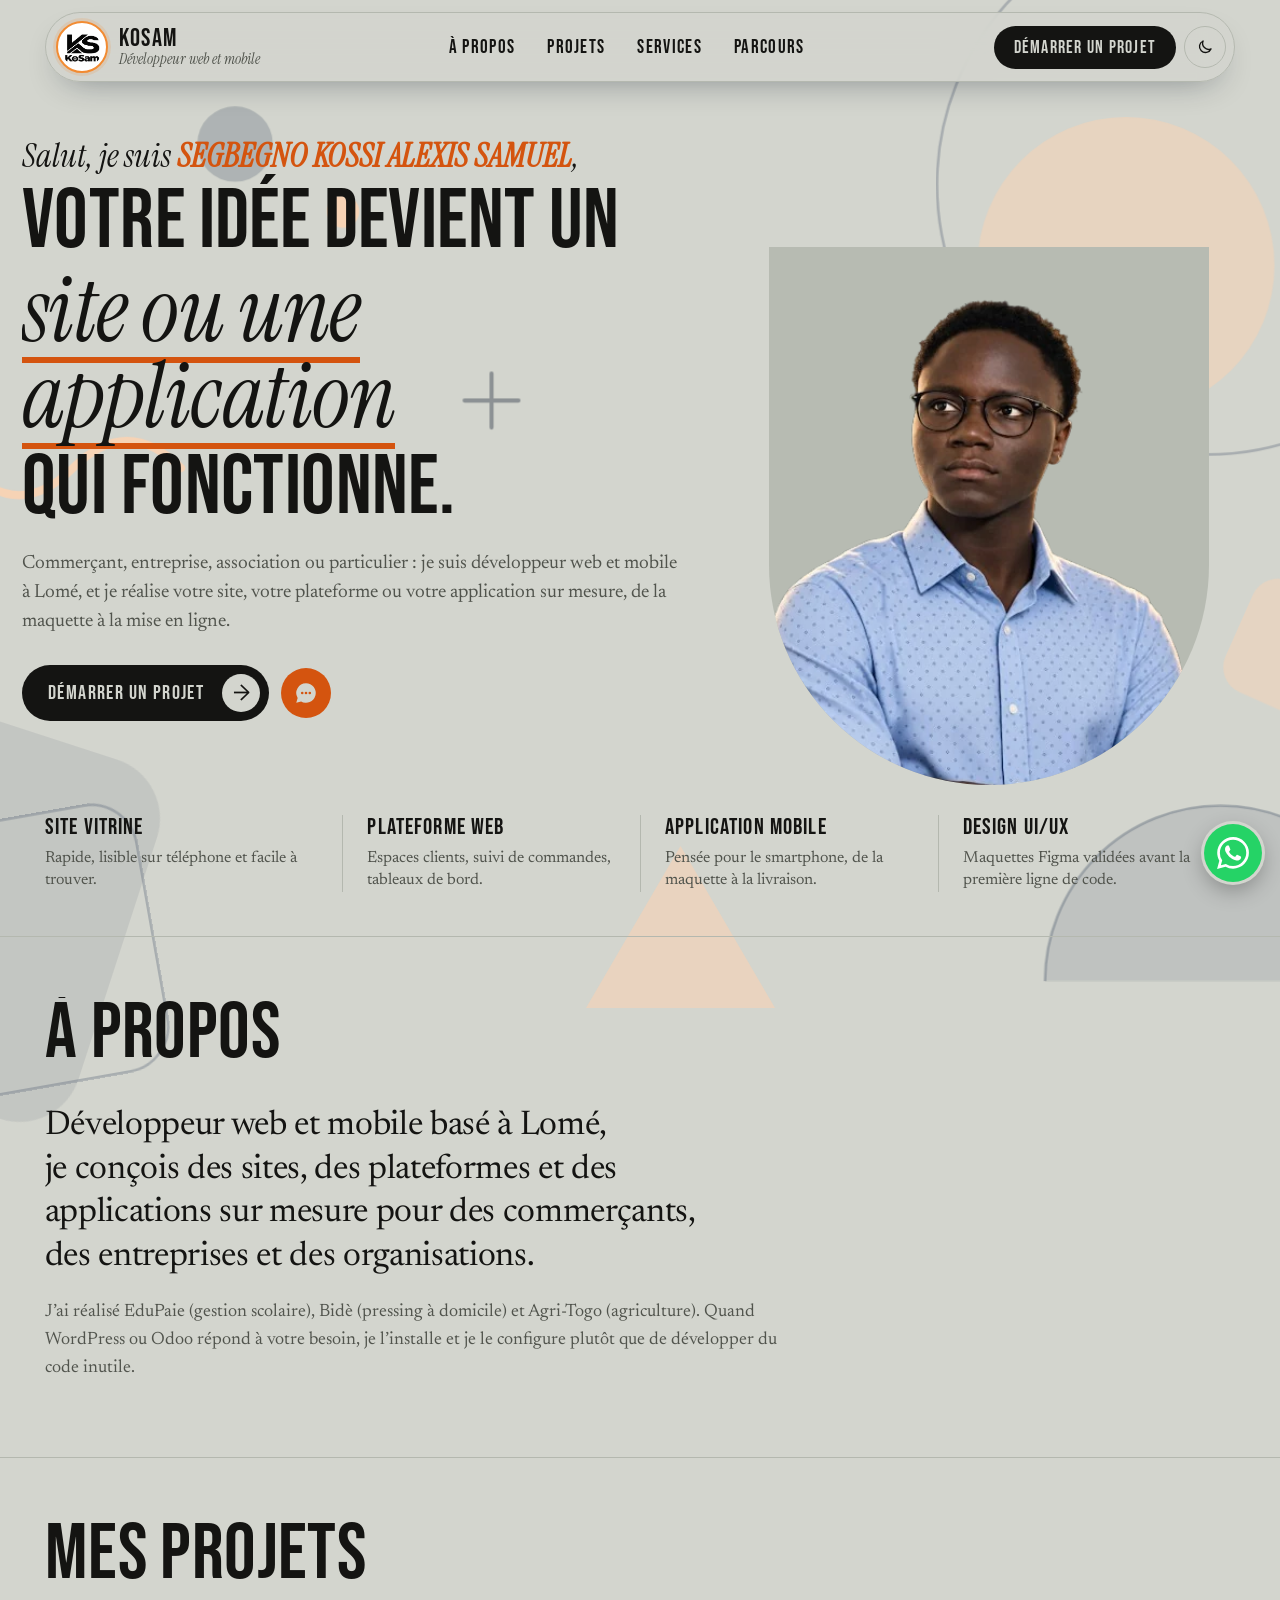
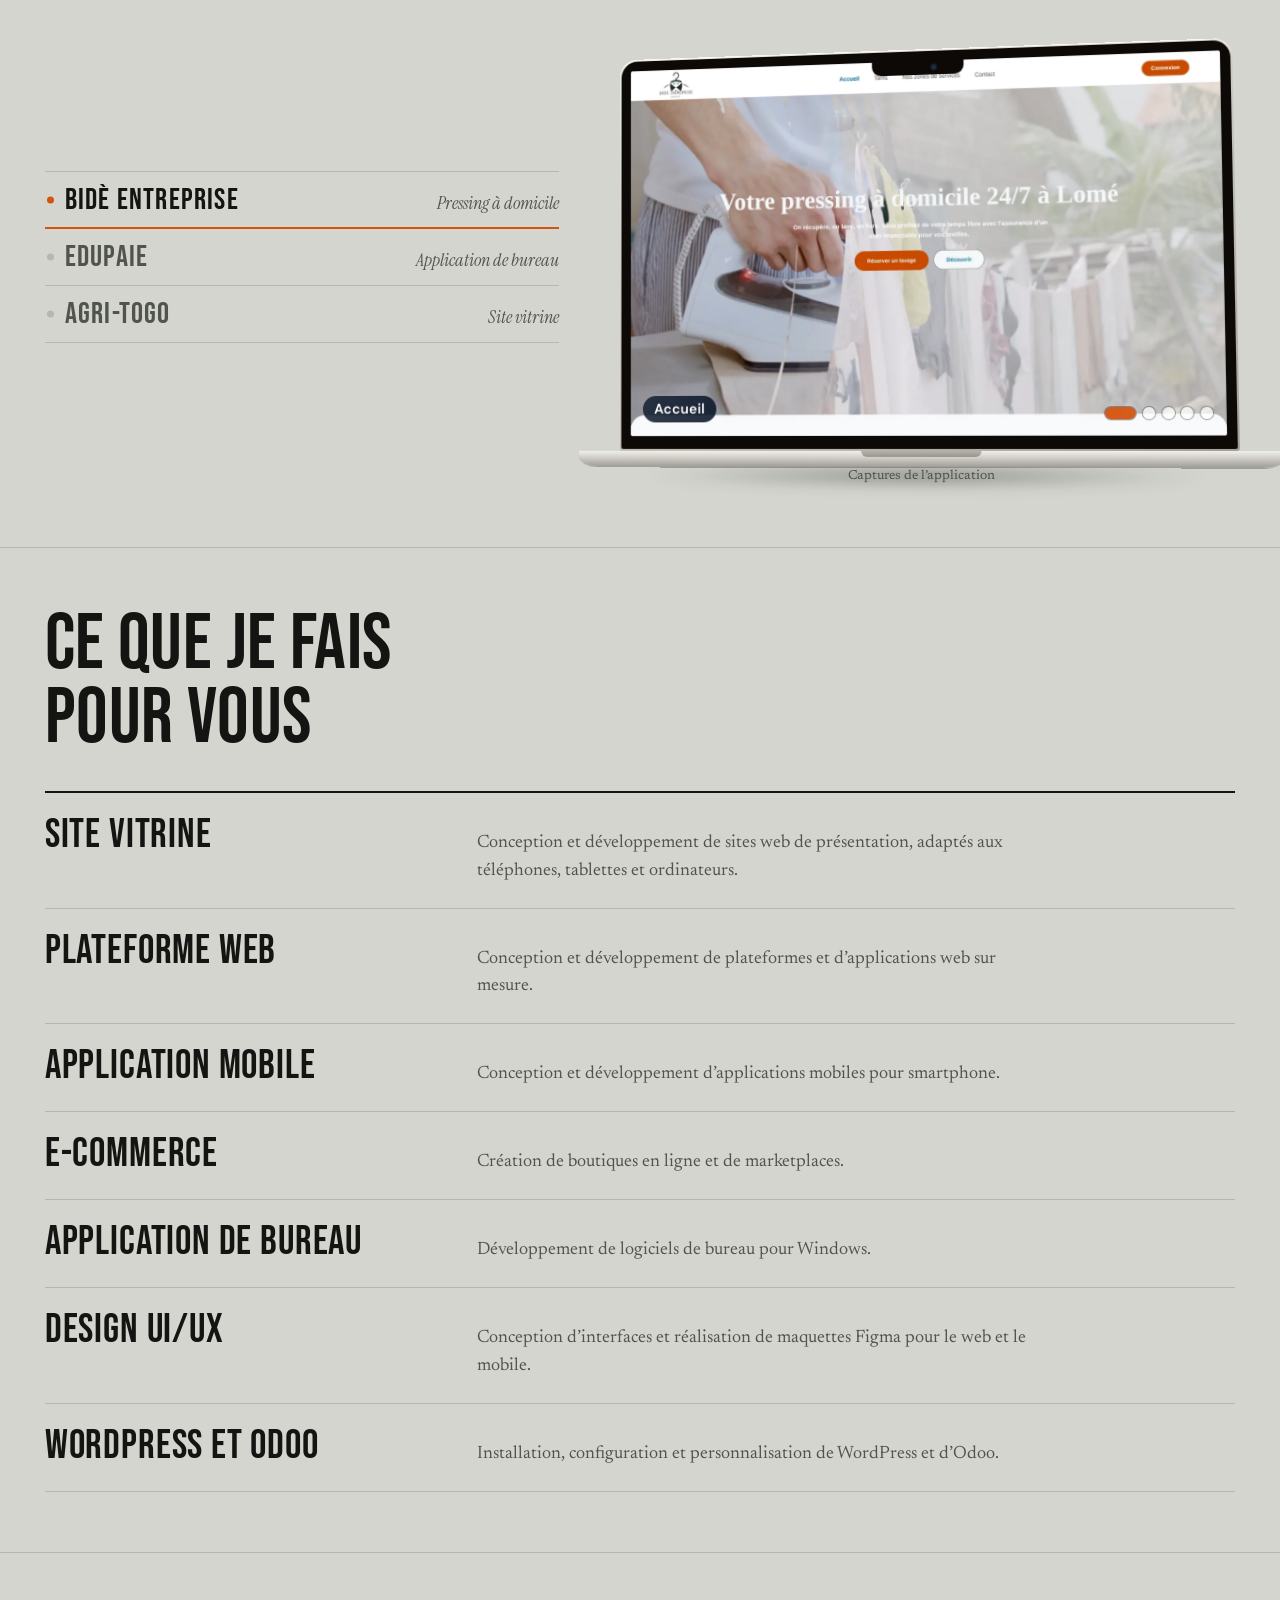
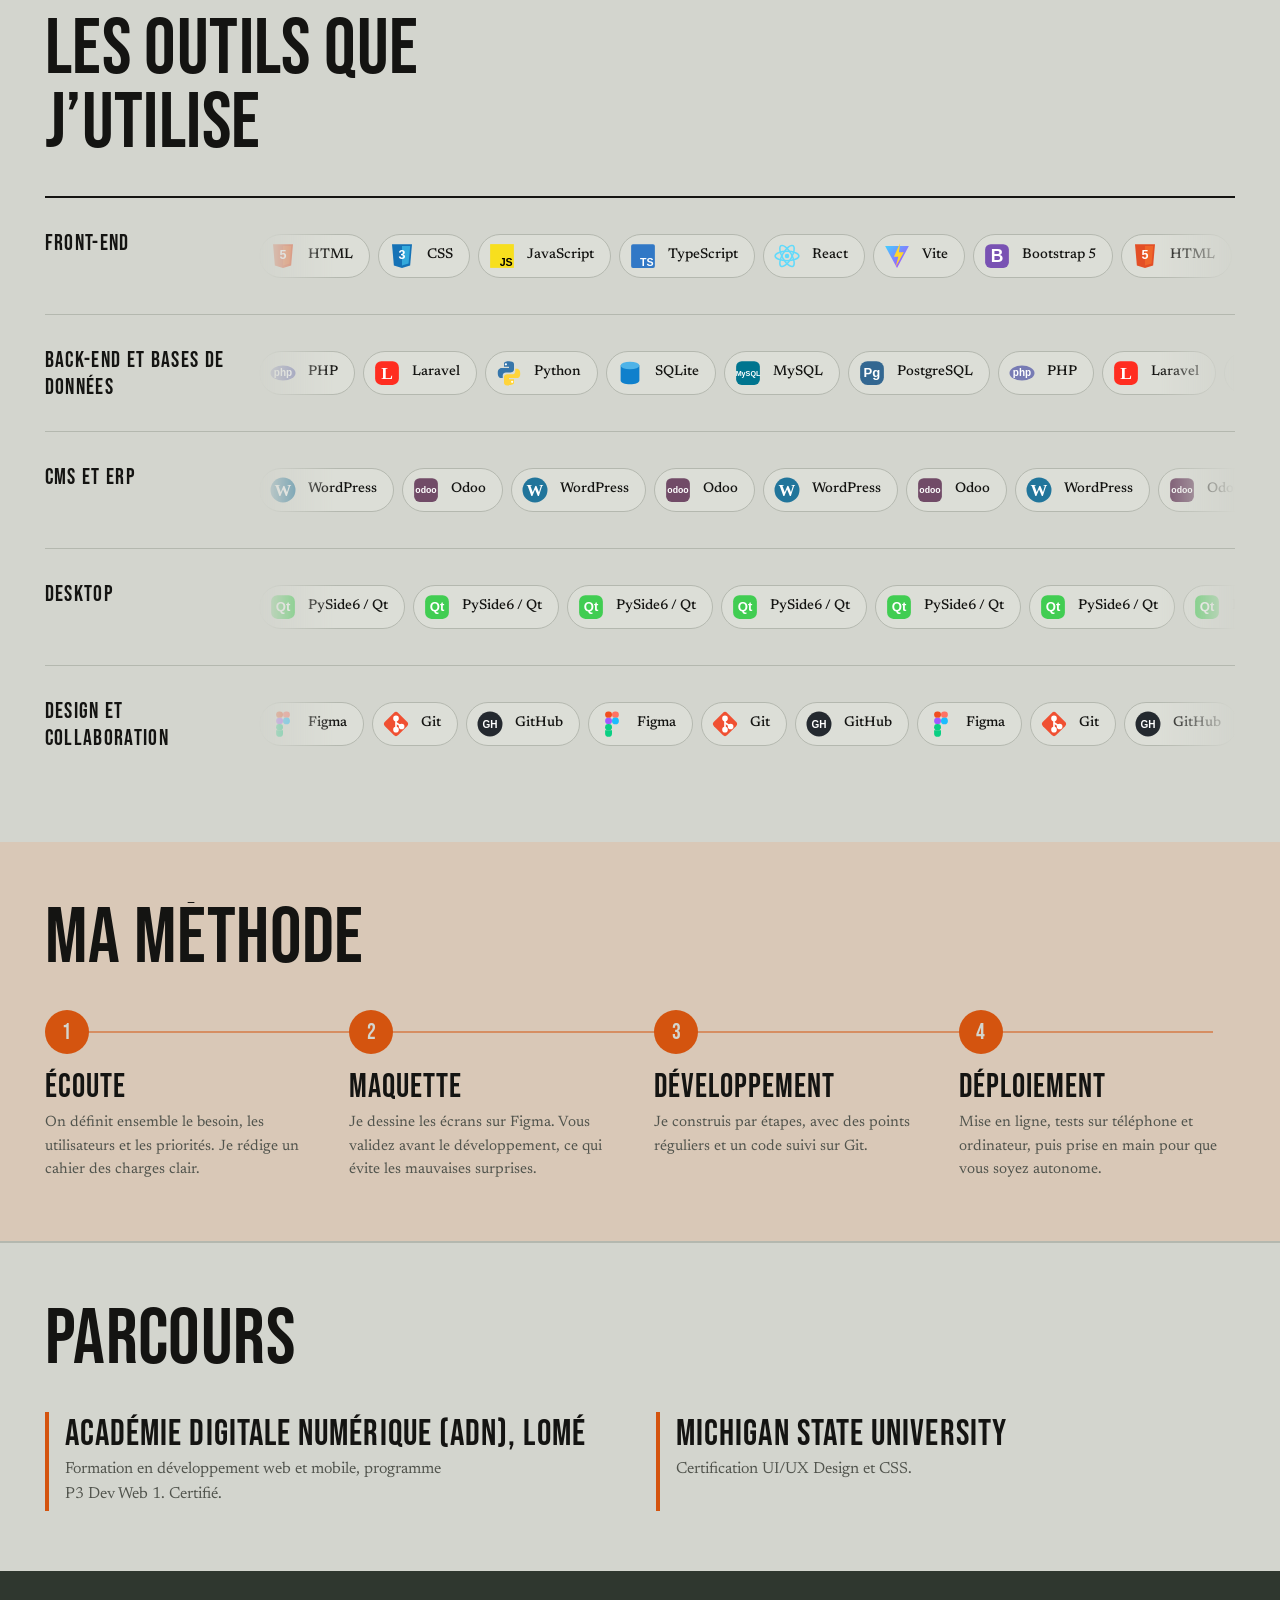
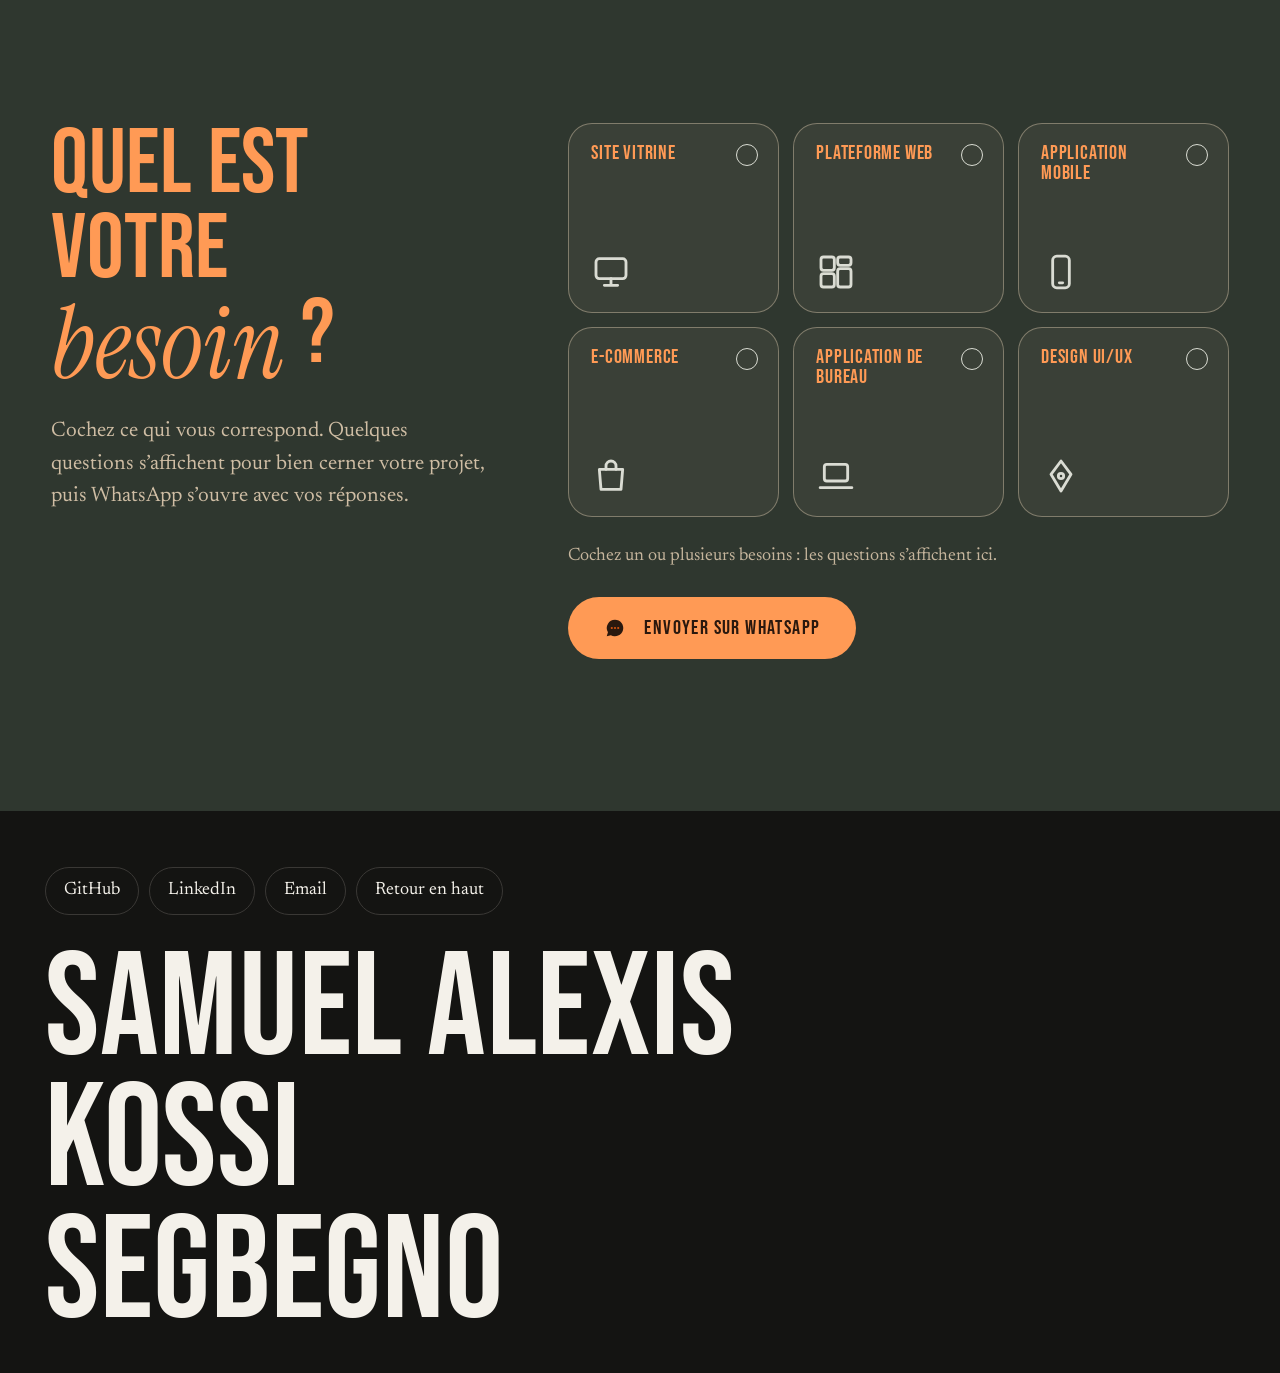
==== commit 626293d5: "modificaation" ====
--- a/index.html
+++ b/index.html
@@ -33,7 +33,7 @@
 <main id="top">
 <div class="wrap hero" id="hero">
 <div class="hl">
-<p class="hi">Salut, je suis KoSam,</p>
+<p class="hi">Salut, je suis <strong>SEGBEGNO KOSSI ALEXIS SAMUEL</strong>, </p>
 <h1>Votre idée devient un <em>site ou une application</em> qui fonctionne.</h1>
 <p class="lead">Commerçant, entreprise, association ou particulier : je suis développeur web et mobile à Lomé, et je réalise votre site, votre plateforme ou votre application sur mesure, de la maquette à la mise en ligne.</p>
 <div class="cta"><a class="btn" href="#contact">Démarrer un projet</a><a class="wa-round" data-wa href="#" target="_blank" rel="noopener" aria-label="Écrire sur WhatsApp"><svg width="26" height="26" viewBox="0 0 24 24" aria-hidden="true"><path d="M12 3a9 9 0 0 0-7.7 13.6L3 21l4.5-1.2A9 9 0 1 0 12 3z" fill="var(--bg)"/><circle cx="8.5" cy="12" r="1.2" style="fill:var(--g)"/><circle cx="12" cy="12" r="1.2" style="fill:var(--g)"/><circle cx="15.5" cy="12" r="1.2" style="fill:var(--g)"/></svg></a></div>
@@ -135,9 +135,10 @@
 <div class="links">
 <a href="https://github.com/SamTompkins17" target="_blank" rel="noopener">GitHub</a>
 <a href="https://www.linkedin.com/in/alexis-segbegno" target="_blank" rel="noopener">LinkedIn</a>
+<a href="mailto:kossisegbegno7@gmail.com" target="_blank" rel="noopener">Email</a>
 <a href="#top">Retour en haut</a>
 </div>
-<p class="big">Alexis<br>Segbegno</p>
+<p class="big">Samuel Alexis<br>Kossi<br>Segbegno</p>
 </div></footer>
 <a class="fab" data-wa href="#" target="_blank" rel="noopener" aria-label="Écrire sur WhatsApp" style="background:#25D366;color:#fff"><svg width="32" height="32" viewBox="0 0 24 24" fill="#fff" aria-hidden="true"><path d="M17.472 14.382c-.297-.149-1.758-.867-2.03-.967-.273-.099-.471-.148-.67.15-.197.297-.767.966-.94 1.164-.173.199-.347.223-.644.075-.297-.15-1.255-.463-2.39-1.475-.883-.788-1.48-1.761-1.653-2.059-.173-.297-.018-.458.13-.606.134-.133.298-.347.446-.52.149-.174.198-.298.298-.497.099-.198.05-.371-.025-.52-.075-.149-.669-1.612-.916-2.207-.242-.579-.487-.5-.669-.51-.173-.008-.371-.01-.57-.01-.198 0-.52.074-.792.372-.272.297-1.04 1.016-1.04 2.479 0 1.462 1.065 2.875 1.213 3.074.149.198 2.096 3.2 5.077 4.487.709.306 1.262.489 1.694.625.712.227 1.36.195 1.871.118.571-.085 1.758-.719 2.006-1.413.248-.694.248-1.289.173-1.413-.074-.124-.272-.198-.57-.347m-5.421 7.403h-.004a9.87 9.87 0 01-5.031-1.378l-.361-.214-3.741.982.998-3.648-.235-.374a9.86 9.86 0 01-1.51-5.26c.001-5.45 4.436-9.884 9.888-9.884 2.64 0 5.122 1.03 6.988 2.898a9.825 9.825 0 012.893 6.994c-.003 5.45-4.437 9.884-9.885 9.884m8.413-18.297A11.815 11.815 0 0012.05 0C5.495 0 .16 5.335.157 11.892c0 2.096.547 4.142 1.588 5.945L.057 24l6.305-1.654a11.882 11.882 0 005.683 1.448h.005c6.554 0 11.89-5.335 11.893-11.893a11.821 11.821 0 00-3.48-8.413z"/></svg></a>
 
--- a/assets/css/style.css
+++ b/assets/css/style.css
@@ -574,6 +574,7 @@
 .m .hl h1 em{background-image:linear-gradient(transparent 90%,var(--g) 90% 95%,transparent 95%)}
 h1 em{background:linear-gradient(transparent 90%,var(--g) 90% 95%,transparent 95%)}
 .hi{font:italic 400 clamp(24px,2.6vw,34px)/1.1 var(--fi);margin:0 0 8px;color:var(--ink)}
+.hi strong {color: #D4540F}
 .m .hl .hi{opacity:0}
 .m-go .hl .hi{animation:mRise 1s cubic-bezier(.16,1,.3,1) .1s both}
 .lead{font:400 clamp(18px,1.5vw,21px)/1.5 var(--fs);max-width:40ch}
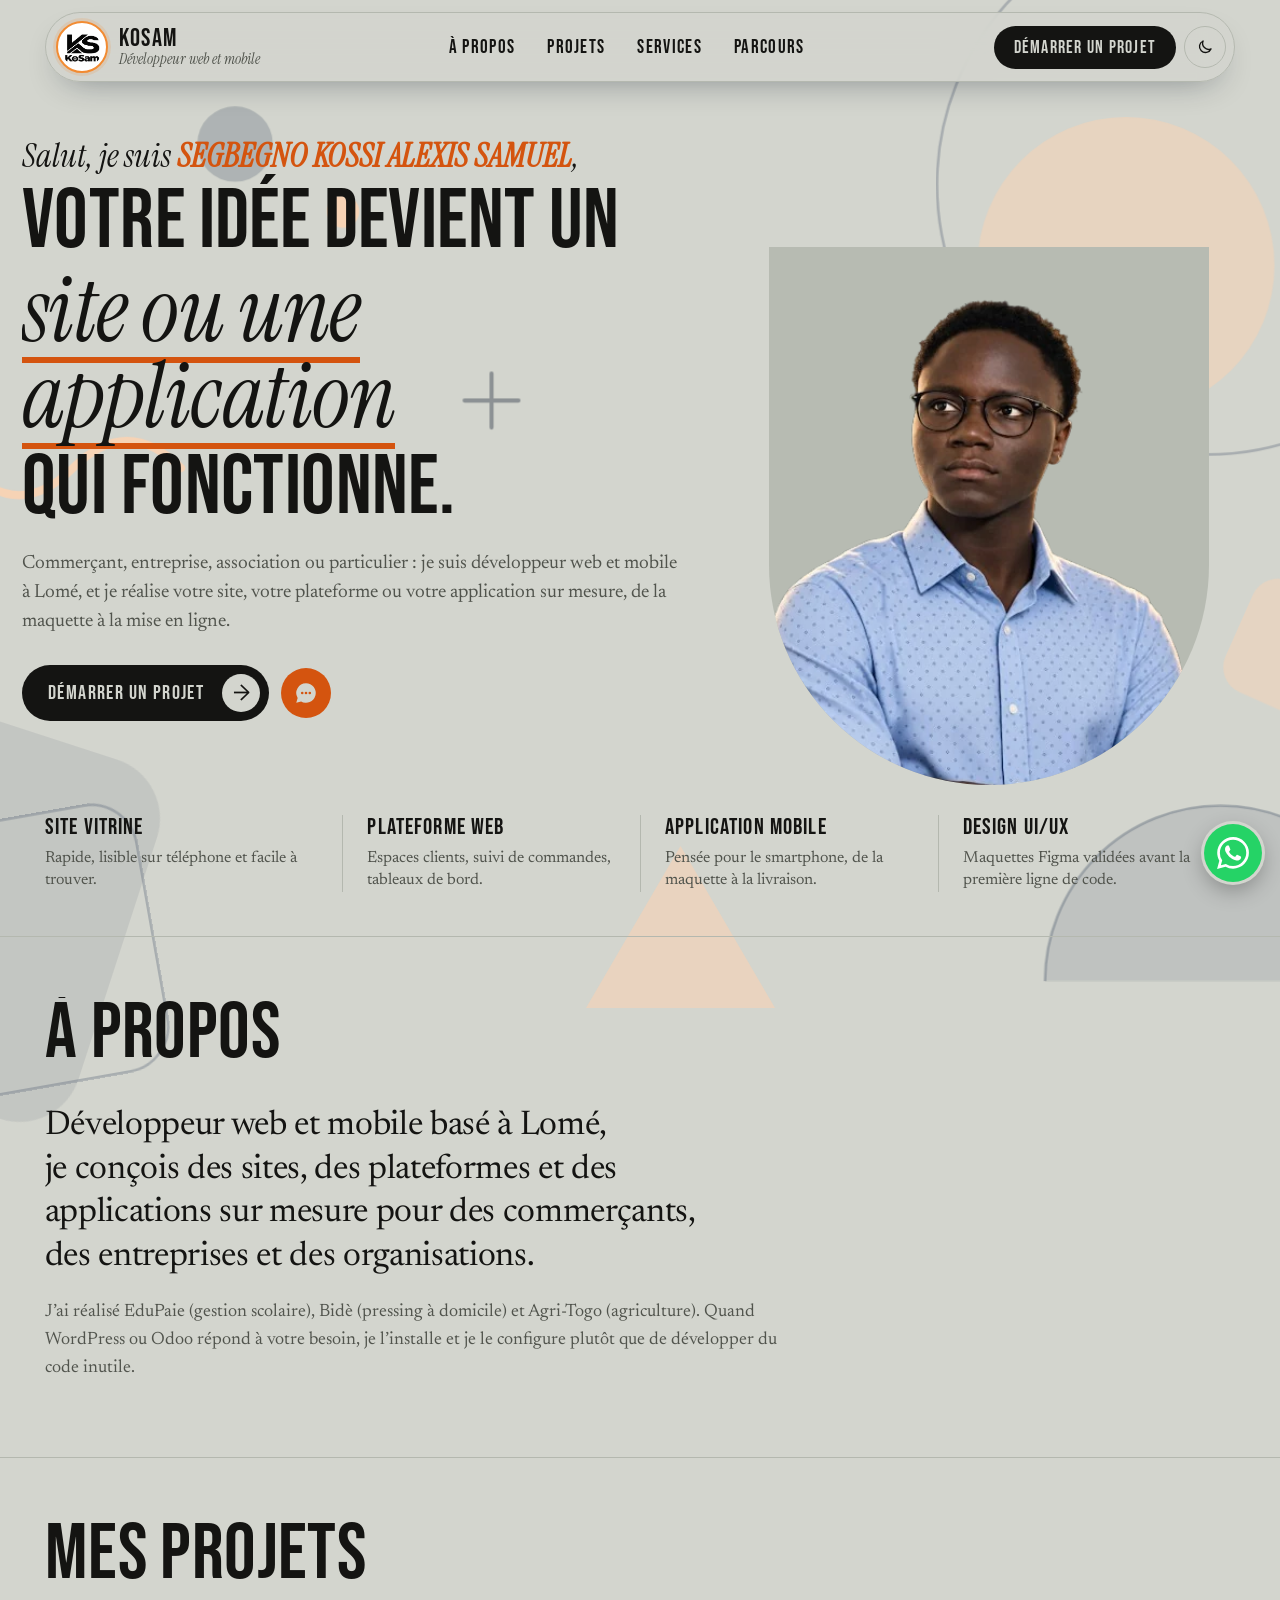
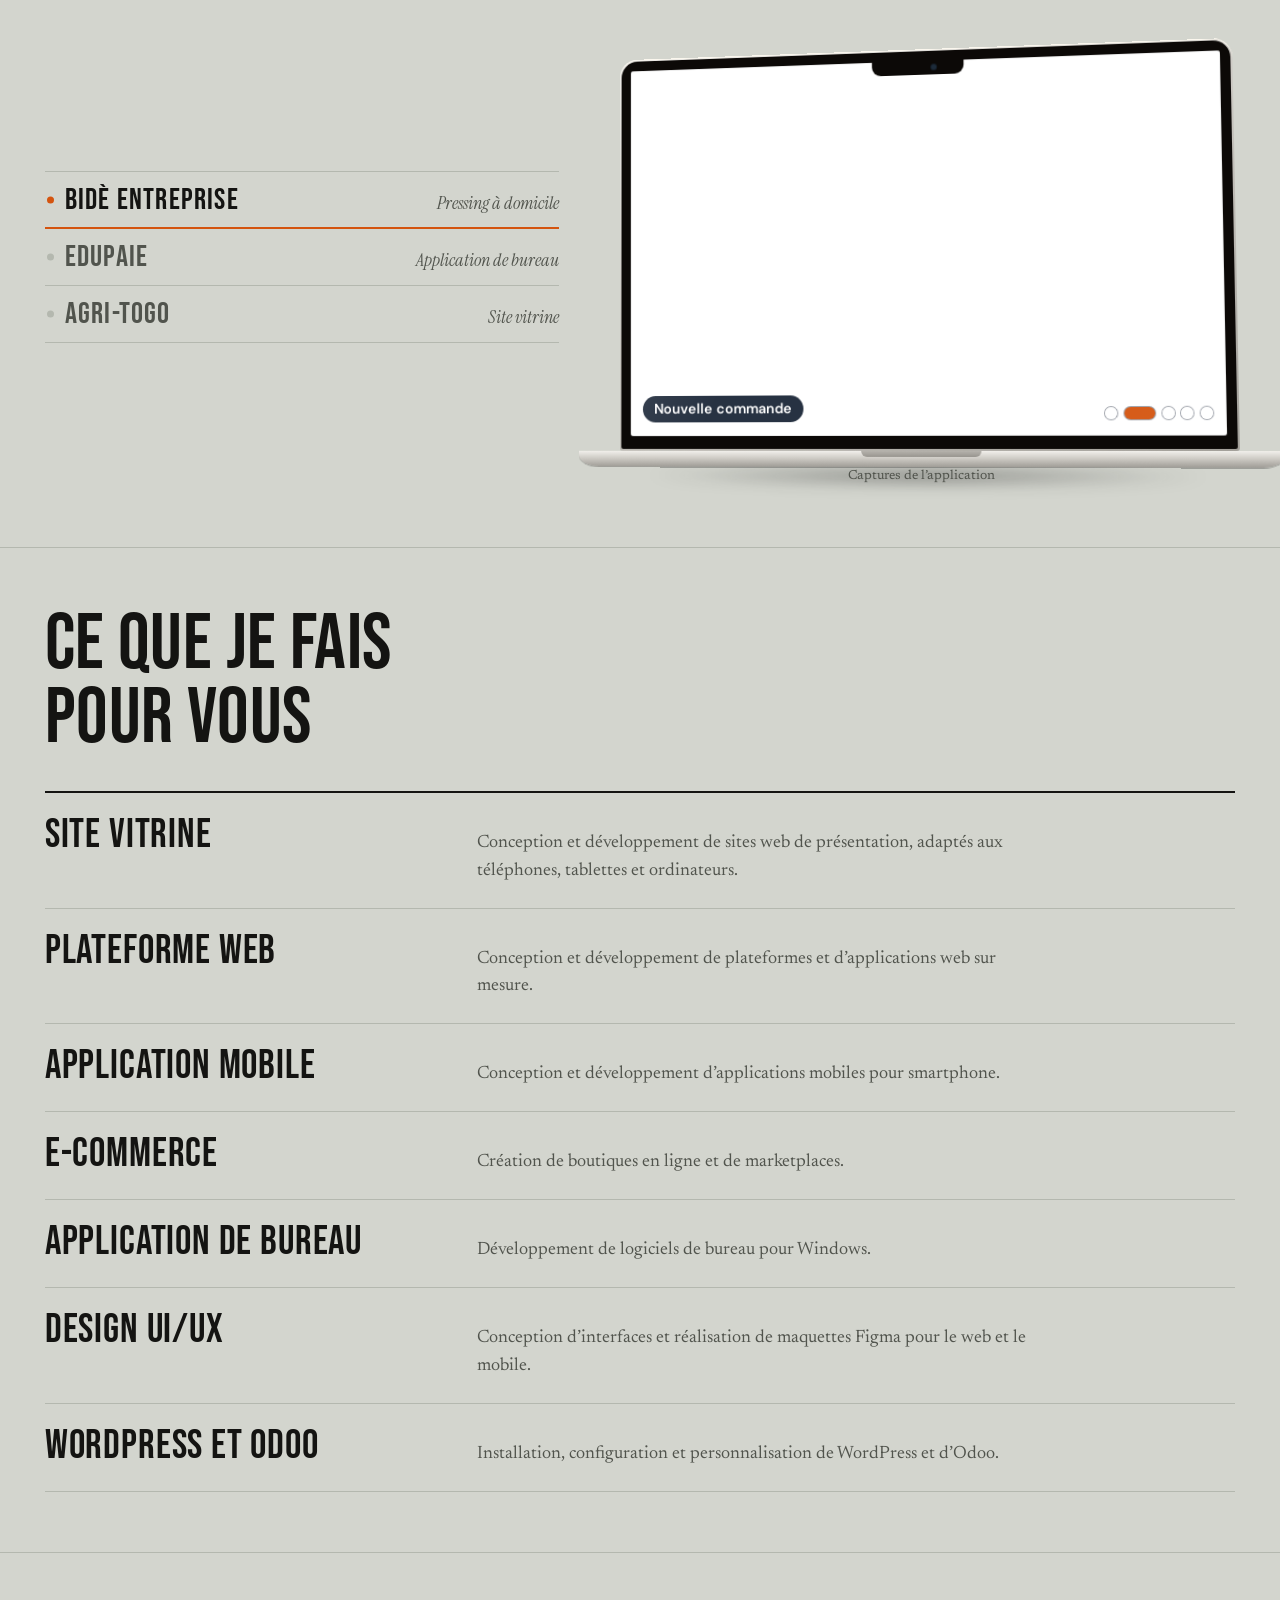
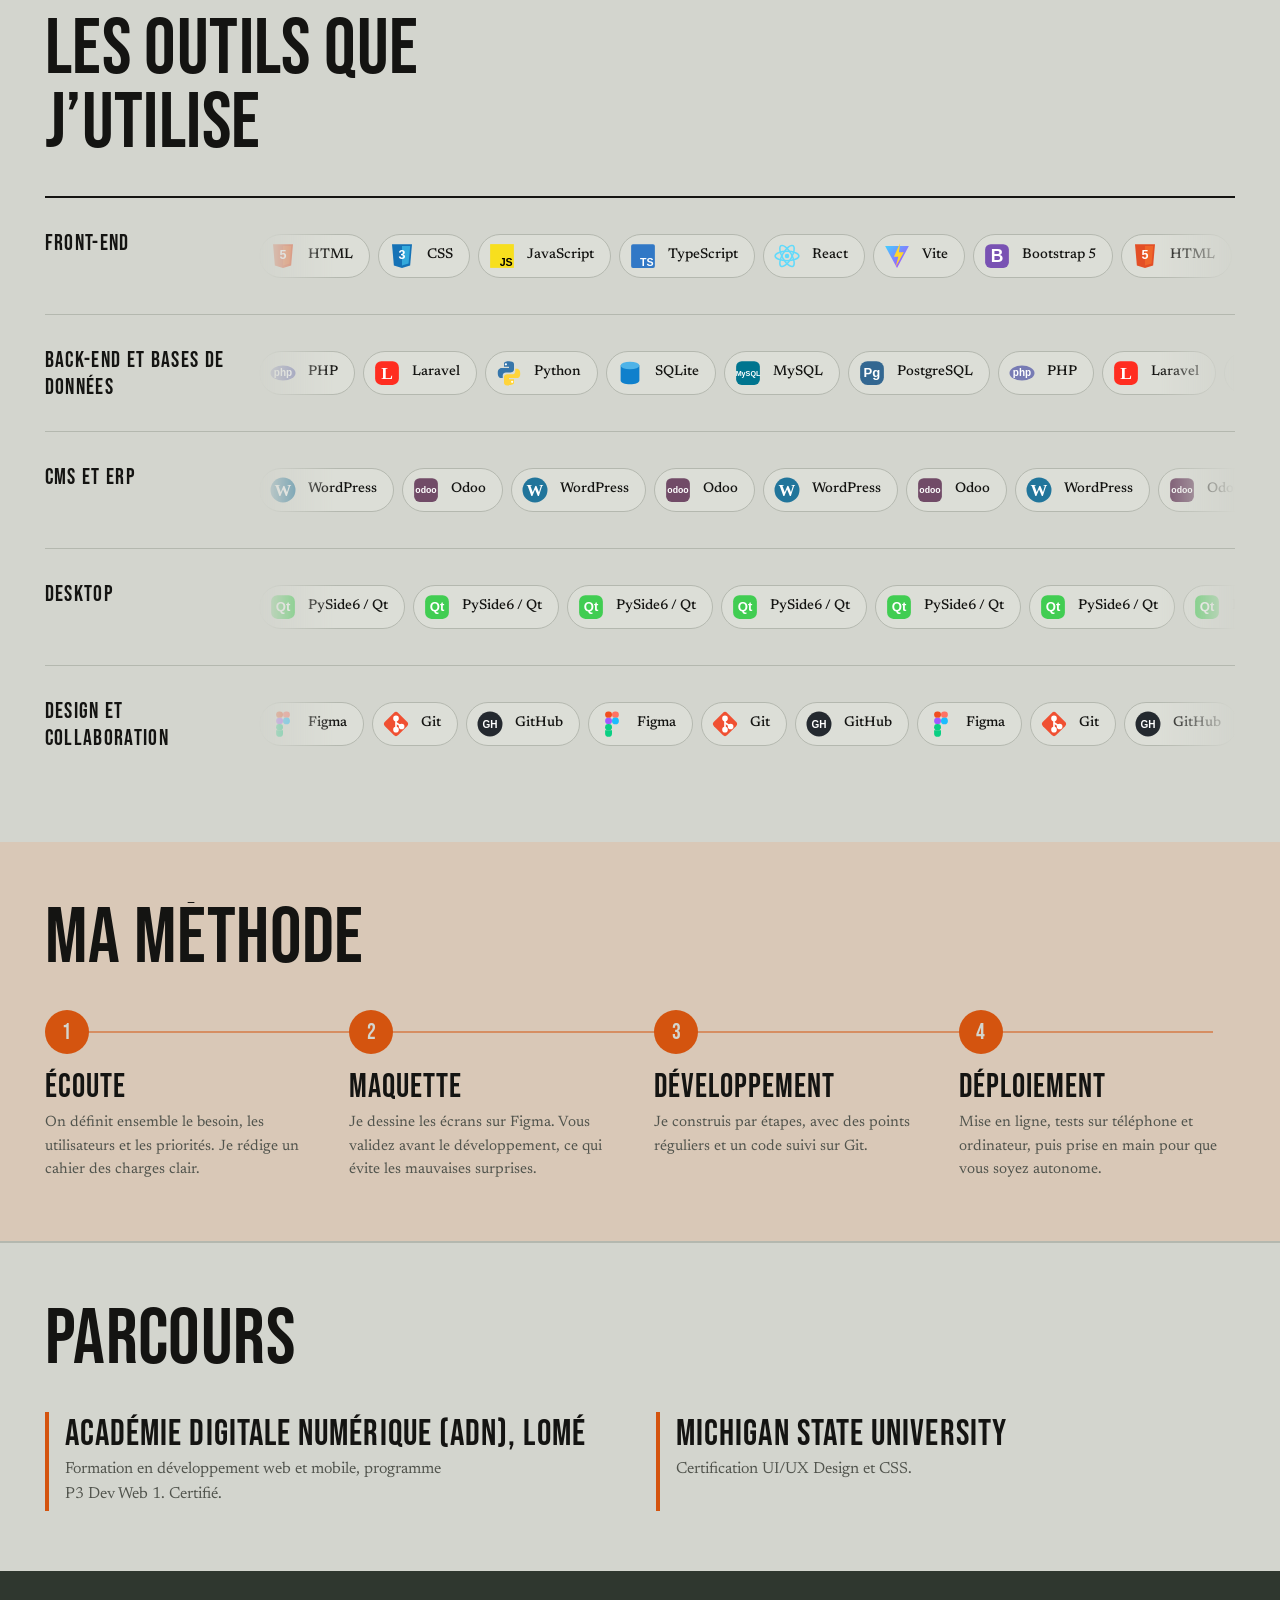
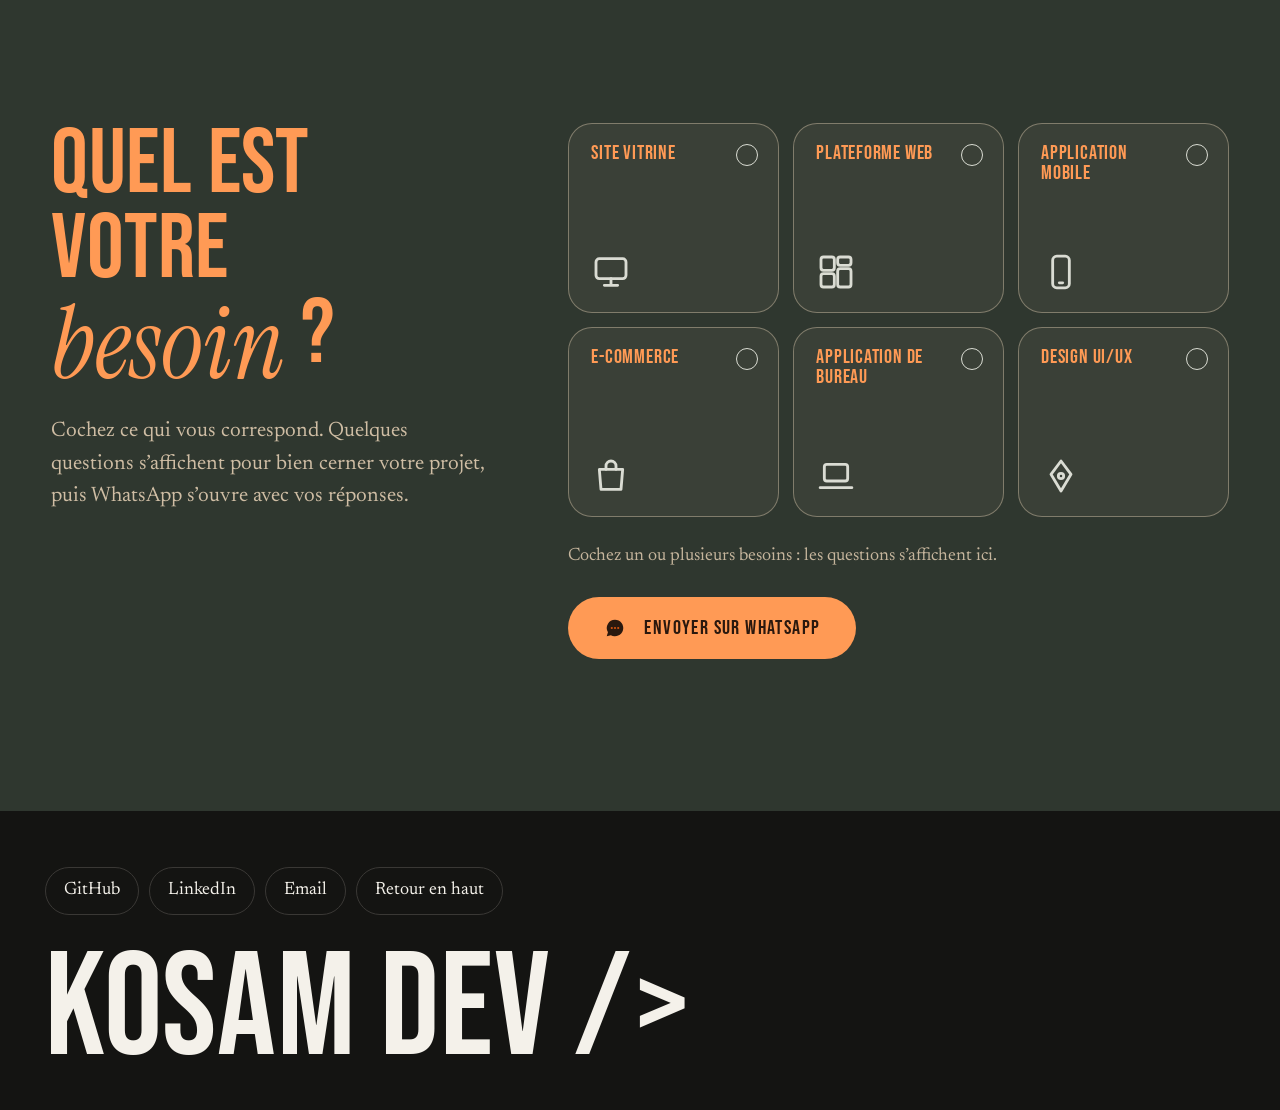
==== commit a717b055: "modification" ====
--- a/index.html
+++ b/index.html
@@ -138,7 +138,7 @@
 <a href="mailto:kossisegbegno7@gmail.com" target="_blank" rel="noopener">Email</a>
 <a href="#top">Retour en haut</a>
 </div>
-<p class="big">Samuel Alexis<br>Kossi<br>Segbegno</p>
+<p class="big"> KoSam Dev /> </p>
 </div></footer>
 <a class="fab" data-wa href="#" target="_blank" rel="noopener" aria-label="Écrire sur WhatsApp" style="background:#25D366;color:#fff"><svg width="32" height="32" viewBox="0 0 24 24" fill="#fff" aria-hidden="true"><path d="M17.472 14.382c-.297-.149-1.758-.867-2.03-.967-.273-.099-.471-.148-.67.15-.197.297-.767.966-.94 1.164-.173.199-.347.223-.644.075-.297-.15-1.255-.463-2.39-1.475-.883-.788-1.48-1.761-1.653-2.059-.173-.297-.018-.458.13-.606.134-.133.298-.347.446-.52.149-.174.198-.298.298-.497.099-.198.05-.371-.025-.52-.075-.149-.669-1.612-.916-2.207-.242-.579-.487-.5-.669-.51-.173-.008-.371-.01-.57-.01-.198 0-.52.074-.792.372-.272.297-1.04 1.016-1.04 2.479 0 1.462 1.065 2.875 1.213 3.074.149.198 2.096 3.2 5.077 4.487.709.306 1.262.489 1.694.625.712.227 1.36.195 1.871.118.571-.085 1.758-.719 2.006-1.413.248-.694.248-1.289.173-1.413-.074-.124-.272-.198-.57-.347m-5.421 7.403h-.004a9.87 9.87 0 01-5.031-1.378l-.361-.214-3.741.982.998-3.648-.235-.374a9.86 9.86 0 01-1.51-5.26c.001-5.45 4.436-9.884 9.888-9.884 2.64 0 5.122 1.03 6.988 2.898a9.825 9.825 0 012.893 6.994c-.003 5.45-4.437 9.884-9.885 9.884m8.413-18.297A11.815 11.815 0 0012.05 0C5.495 0 .16 5.335.157 11.892c0 2.096.547 4.142 1.588 5.945L.057 24l6.305-1.654a11.882 11.882 0 005.683 1.448h.005c6.554 0 11.89-5.335 11.893-11.893a11.821 11.821 0 00-3.48-8.413z"/></svg></a>
 
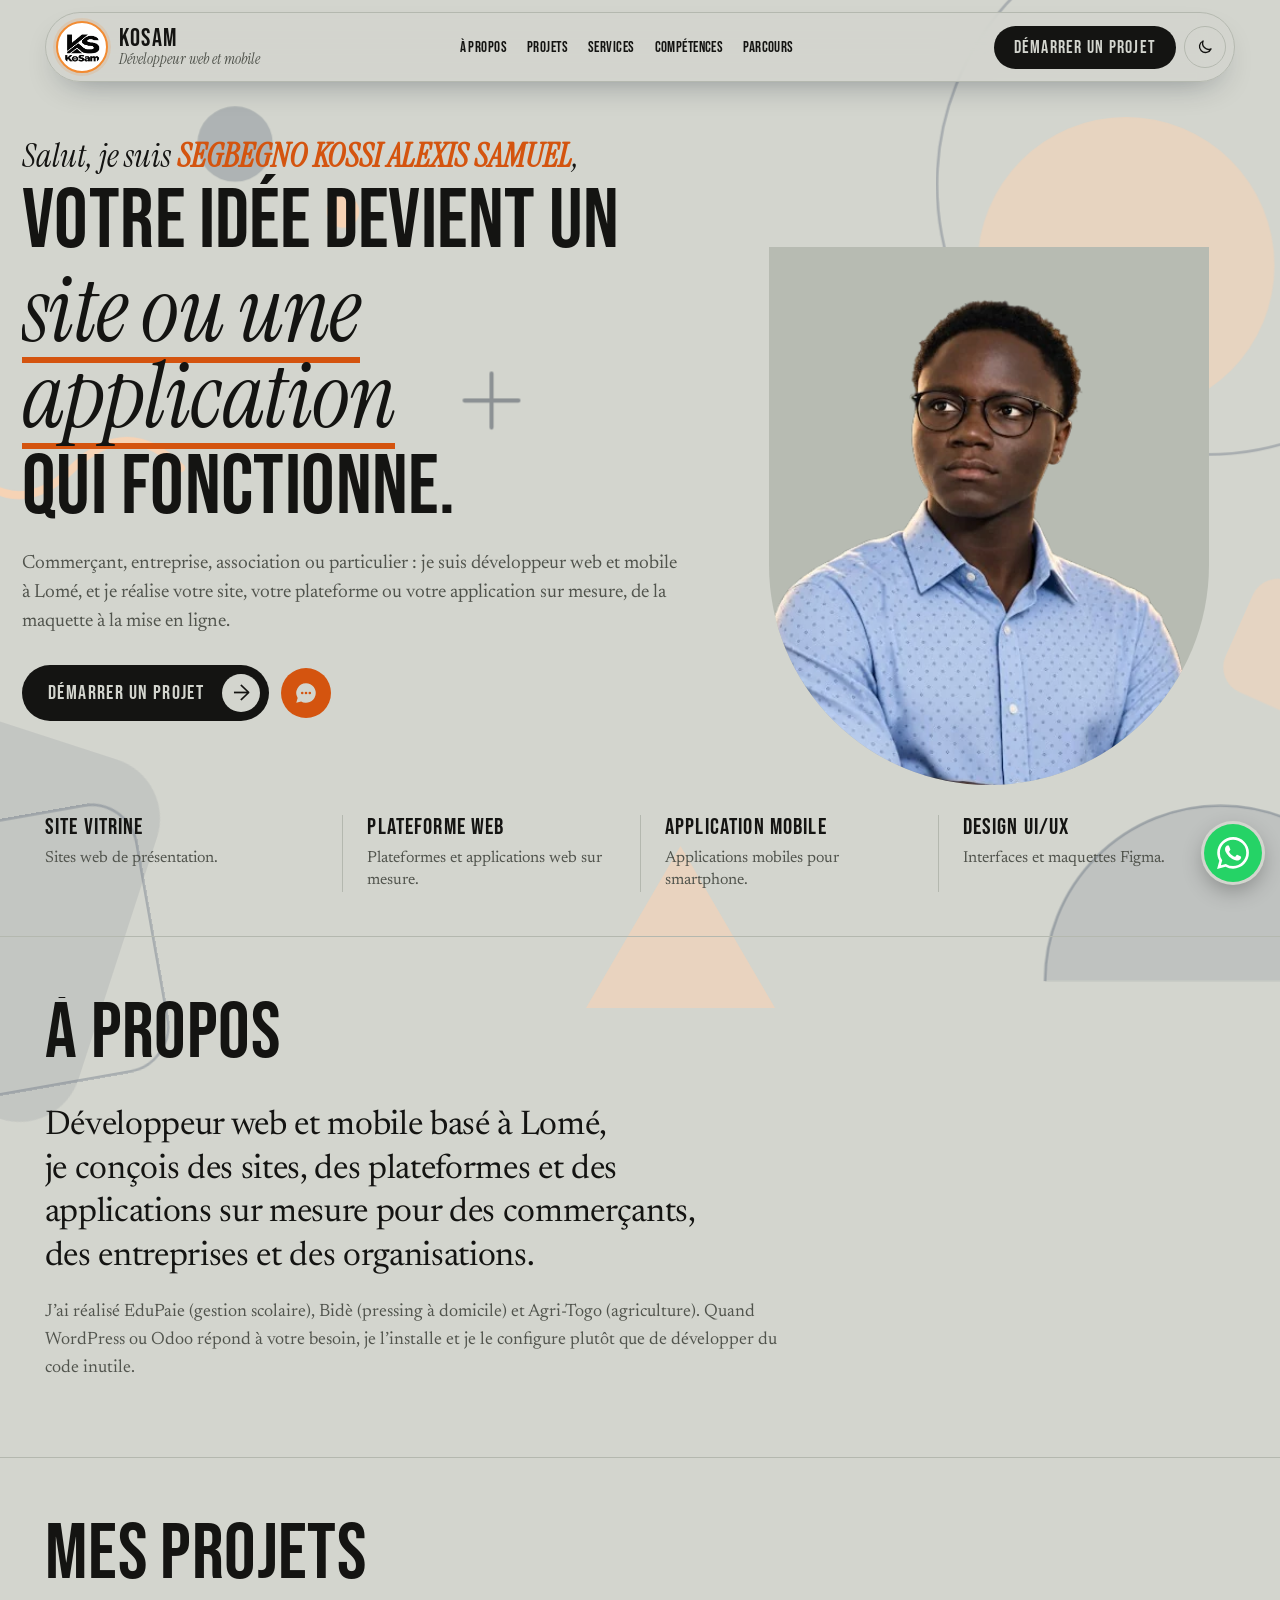
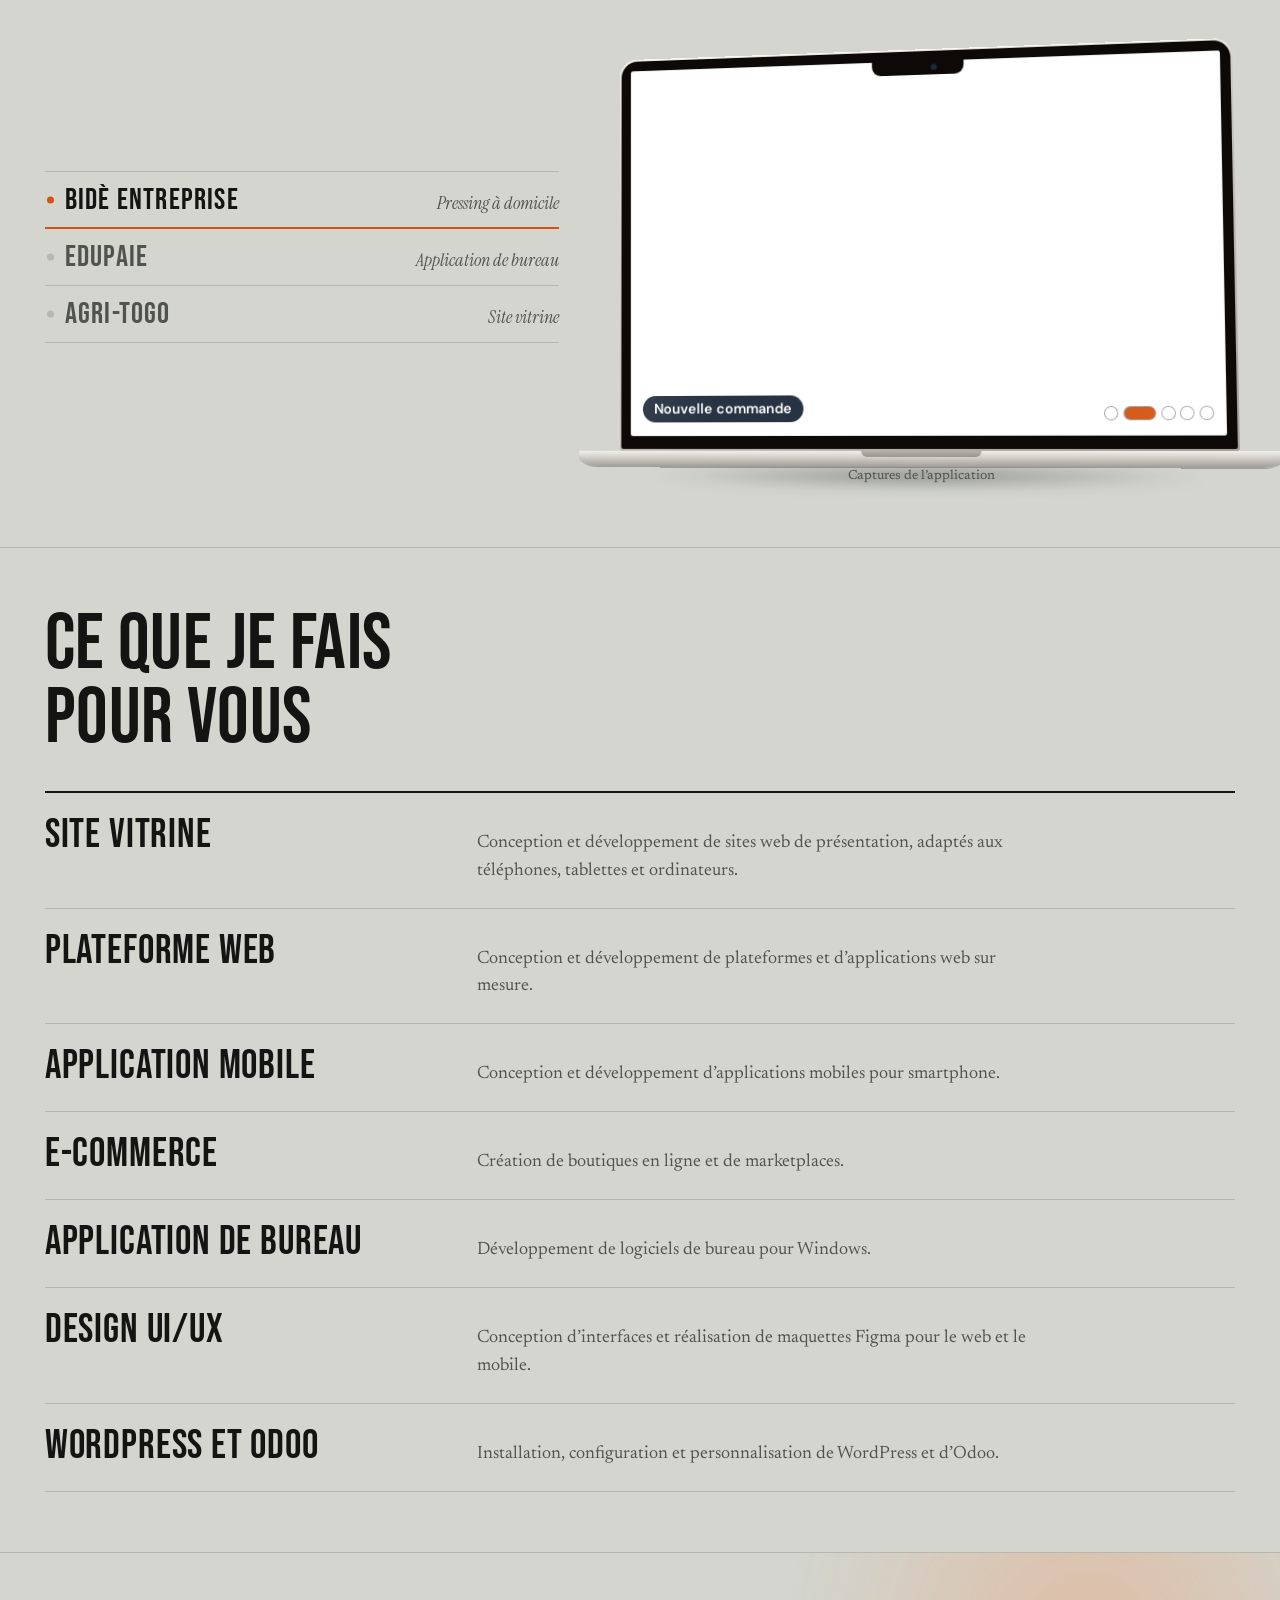
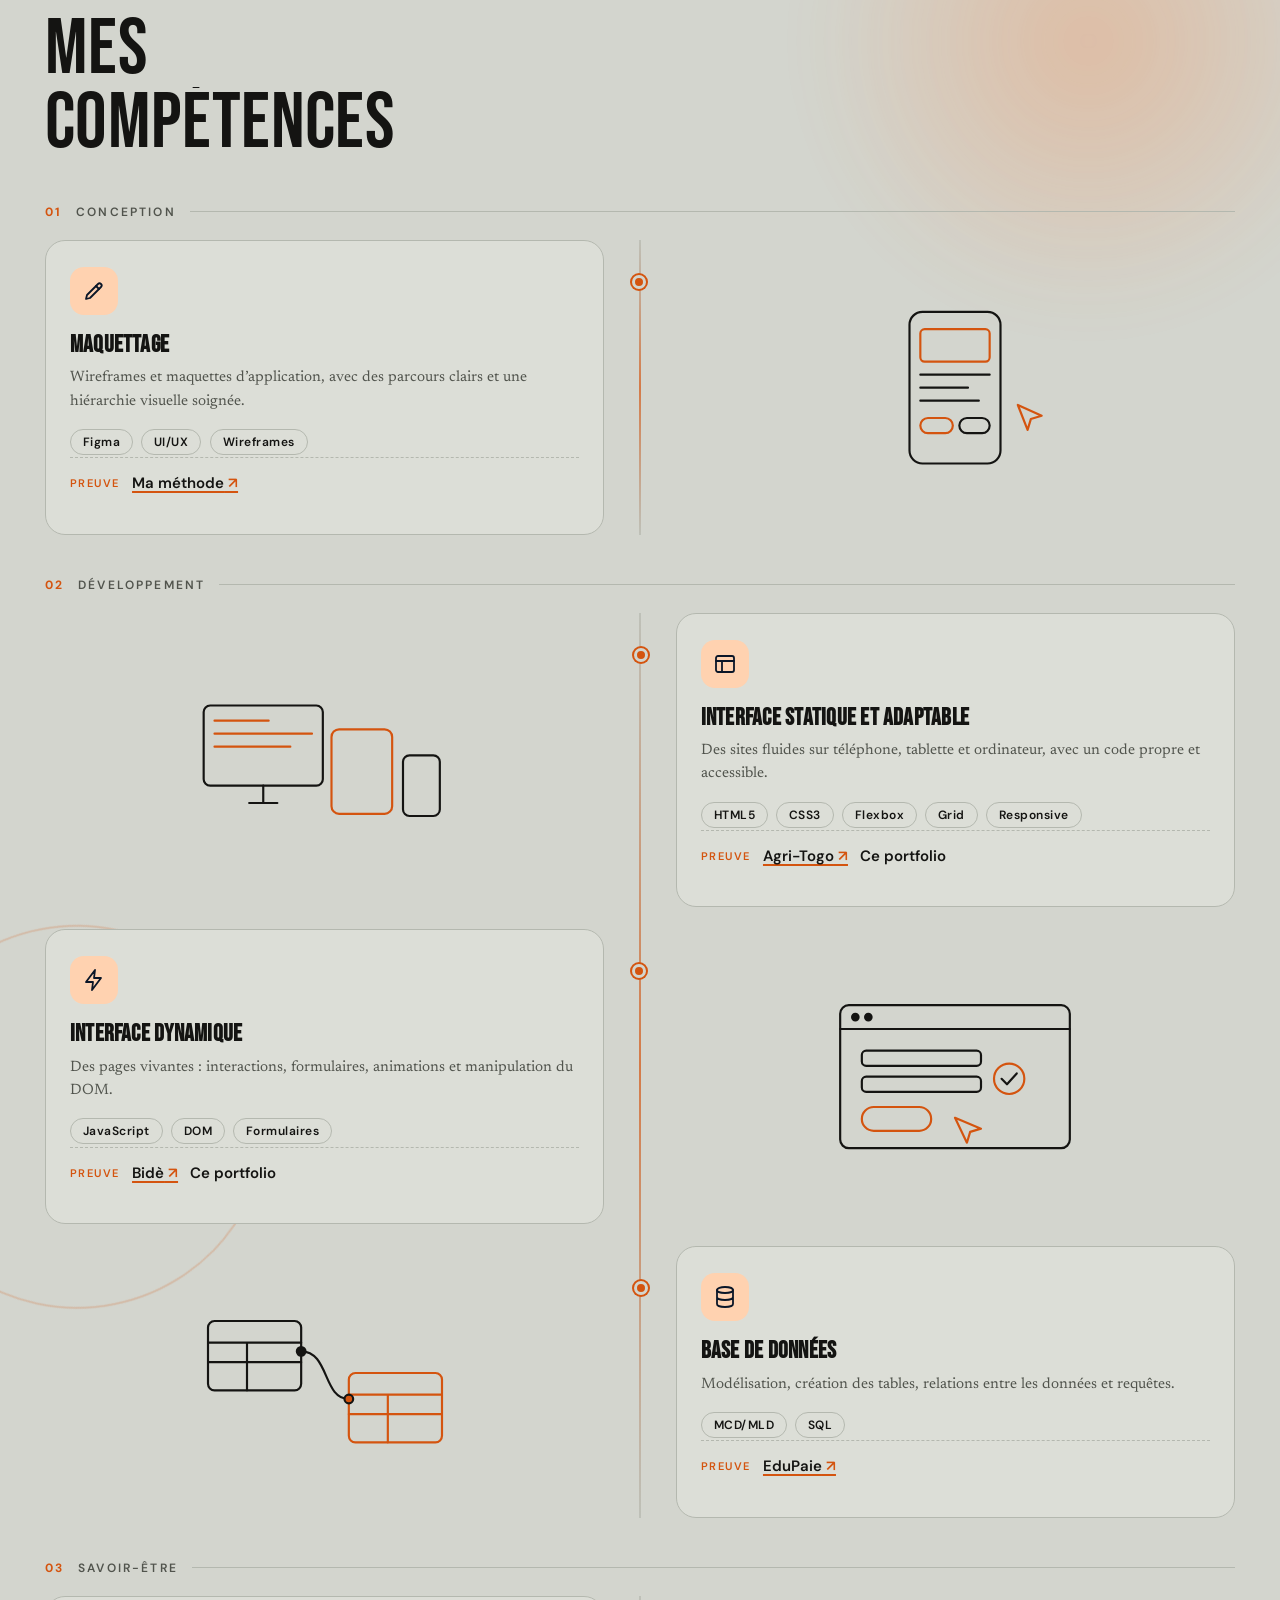
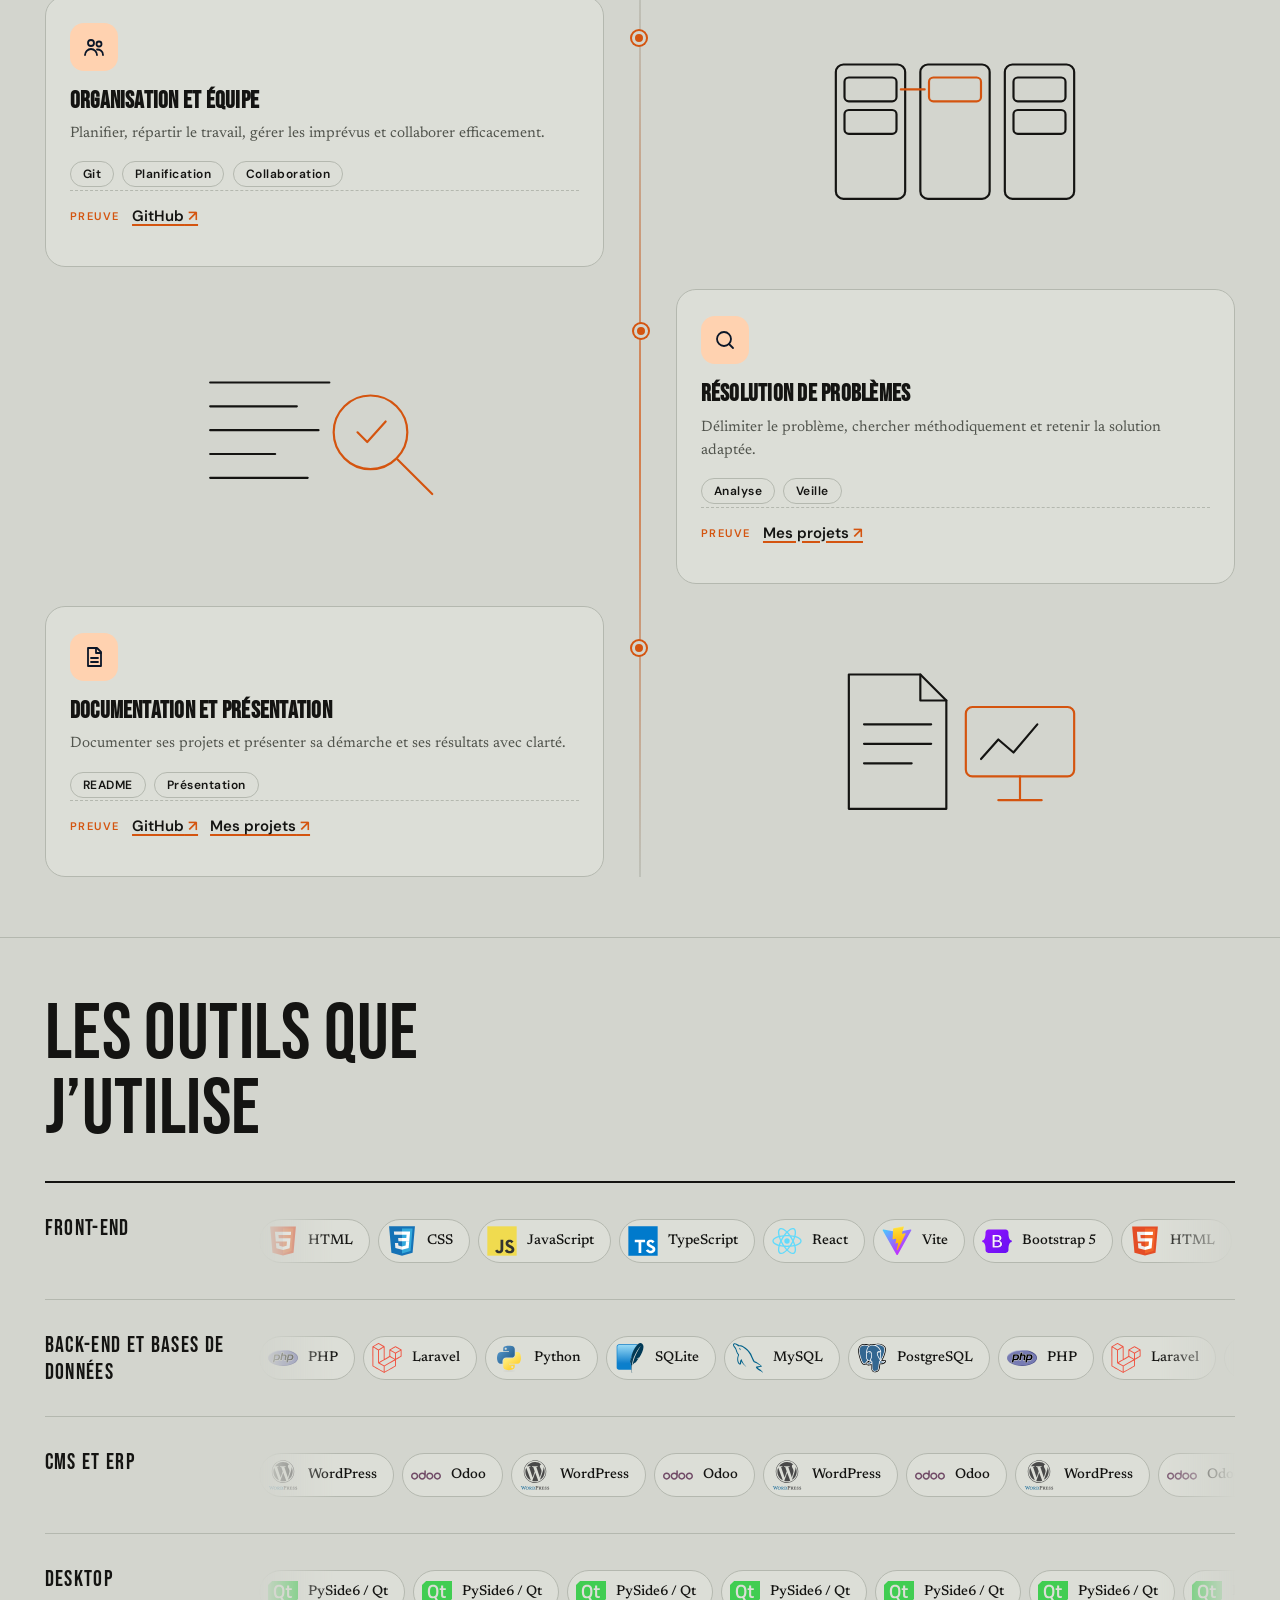
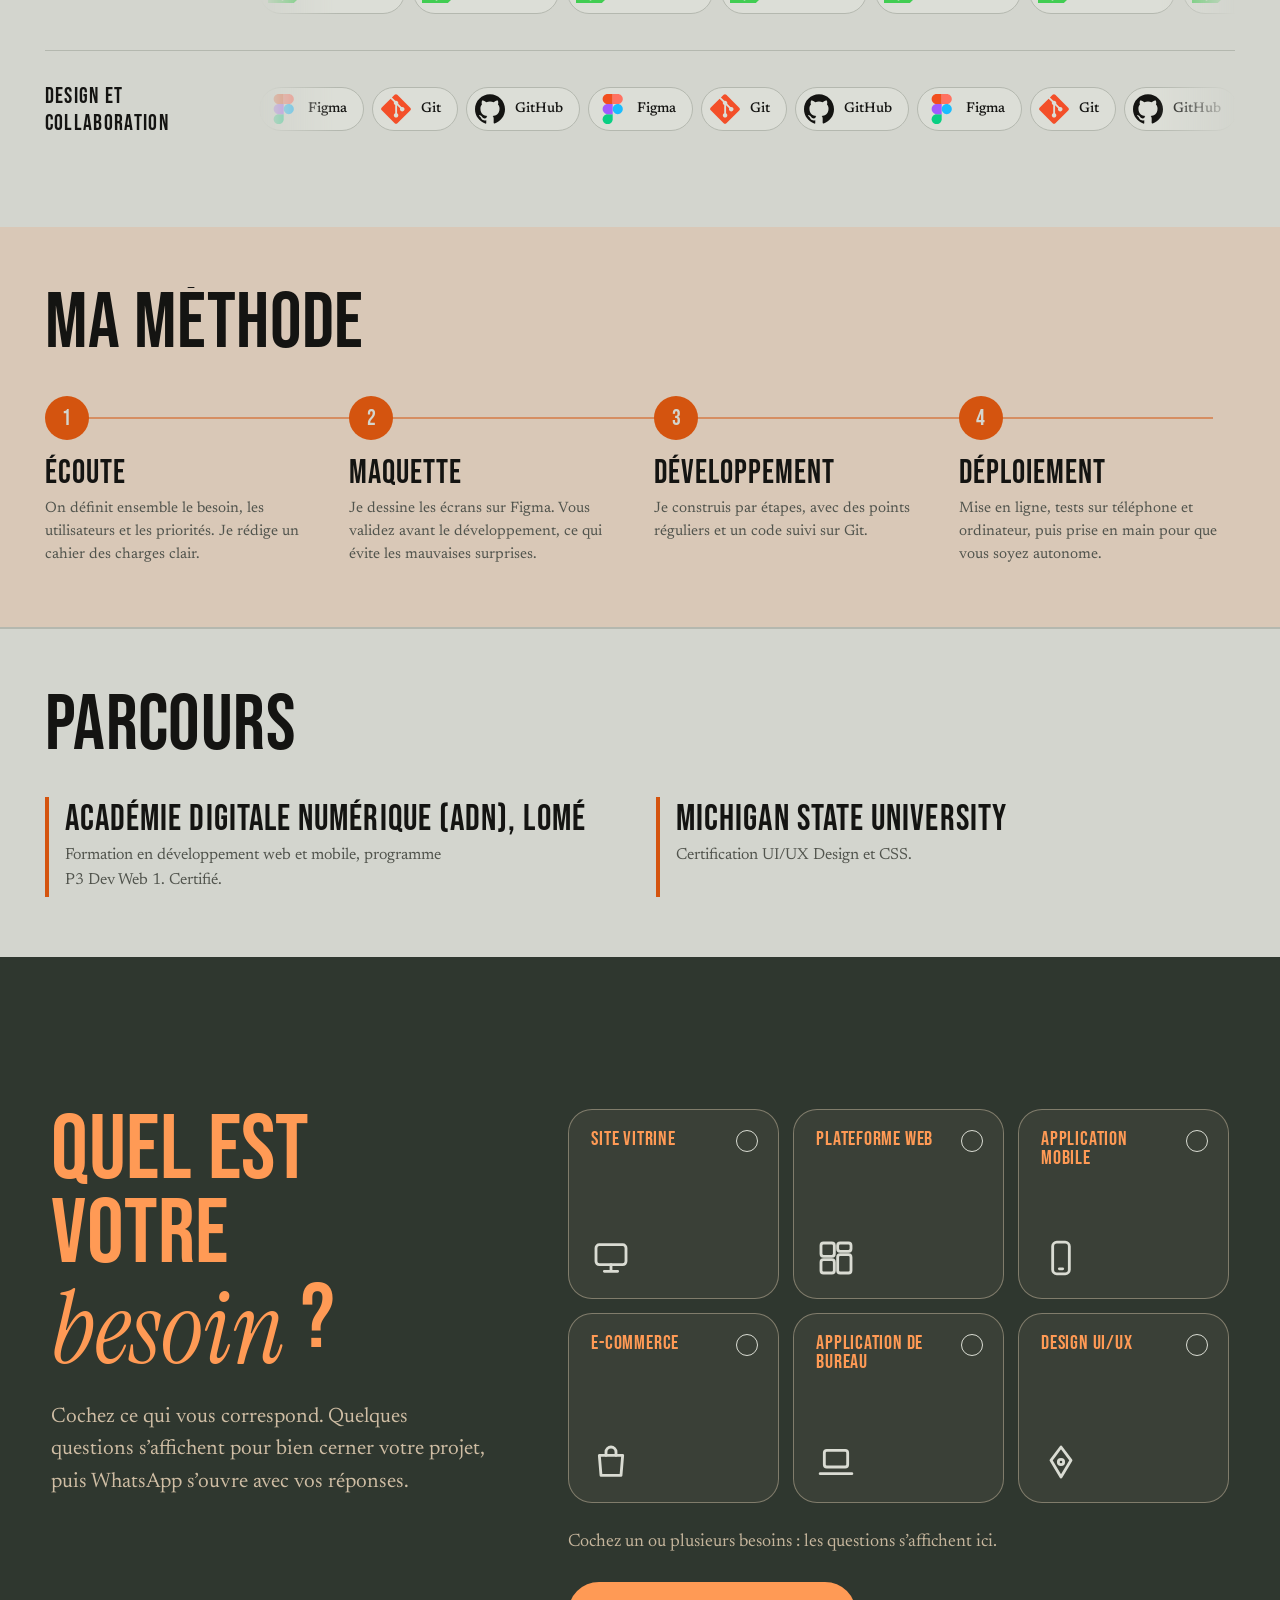
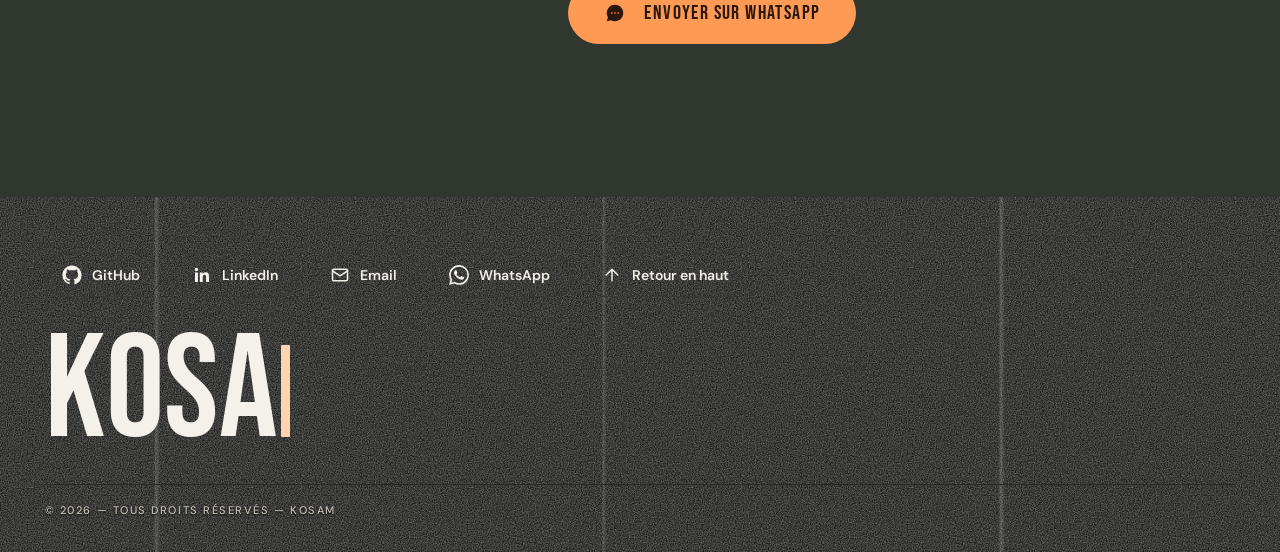
==== commit 76bb25c7: "modification" ====
--- a/index.html
+++ b/index.html
@@ -26,7 +26,7 @@
 <div class="shapes" aria-hidden="true"><svg viewBox="0 0 1200 1000" preserveAspectRatio="xMidYMid slice"><g class="pl" data-k=".06"><g class="dr" style="--dur:22s;--dx:18px;--dy:-22px;--rot:6deg;--dl:-0s"><circle cx="1020" cy="170" r="200" fill="none" stroke="#5B6678" stroke-opacity=".35" stroke-width="2"/></g></g><g class="pl" data-k=".14"><g class="dr" style="--dur:30s;--dx:-26px;--dy:16px;--rot:-9deg;--dl:-3s"><circle cx="960" cy="230" r="110" fill="#FFD2B0" fill-opacity=".45"/></g></g><g class="pl" data-k=".26"><g class="dr" style="--dur:26s;--dx:14px;--dy:28px;--rot:12deg;--dl:-6s"><rect x="-60" y="560" width="280" height="280" rx="46" fill="#5B6678" fill-opacity=".13" transform="rotate(18 80 700)"/></g></g><g class="pl" data-k=".06"><g class="dr" style="--dur:34s;--dx:-18px;--dy:-20px;--rot:-7deg;--dl:-9s"><rect x="40" y="640" width="200" height="200" rx="34" fill="none" stroke="#5B6678" stroke-opacity=".35" stroke-width="2" transform="rotate(-10 140 740)"/></g></g><g class="pl" data-k=".14"><g class="dr" style="--dur:22s;--dx:18px;--dy:-22px;--rot:6deg;--dl:-12s"><polygon points="560,780 700,780 630,660" fill="#FFD2B0" fill-opacity=".5"/></g></g><g class="pl" data-k=".26"><g class="dr" style="--dur:30s;--dx:-26px;--dy:16px;--rot:-9deg;--dl:-15s"><path d="M900 760 a130 130 0 0 1 260 0z" fill="#5B6678" fill-opacity=".16"/></g></g><g class="pl" data-k=".06"><g class="dr" style="--dur:26s;--dx:14px;--dy:28px;--rot:12deg;--dl:-1s"><path d="M900 760 a130 130 0 0 1 260 0" fill="none" stroke="#5B6678" stroke-opacity=".4" stroke-width="2"/></g></g><g class="pl" data-k=".14"><g class="dr" style="--dur:34s;--dx:-18px;--dy:-20px;--rot:-7deg;--dl:-4s"><circle cx="300" cy="140" r="28" fill="#5B6678" fill-opacity=".3"/></g></g><g class="pl" data-k=".26"><g class="dr" style="--dur:22s;--dx:18px;--dy:-22px;--rot:6deg;--dl:-7s"><circle cx="380" cy="190" r="12" fill="#FFD2B0" fill-opacity=".8"/></g></g><g class="pl" data-k=".06"><g class="dr" style="--dur:30s;--dx:-26px;--dy:16px;--rot:-9deg;--dl:-10s"><path d="M470 330h40M490 310v40" stroke="#0A1628" stroke-opacity=".35" stroke-width="3" stroke-linecap="round"/></g></g><g class="pl" data-k=".14"><g class="dr" style="--dur:26s;--dx:14px;--dy:28px;--rot:12deg;--dl:-13s"><path d="M740 480h30M755 465v30" stroke="#0A1628" stroke-opacity=".3" stroke-width="3" stroke-linecap="round"/></g></g><g class="pl" data-k=".26"><g class="dr" style="--dur:34s;--dx:-18px;--dy:-20px;--rot:-7deg;--dl:-16s"><path d="M20 380q40-40 80 0t80 0t80 0" fill="none" stroke="#FFD2B0" stroke-opacity=".8" stroke-width="6" stroke-linecap="round"/></g></g><g class="pl" data-k=".06"><g class="dr" style="--dur:22s;--dx:18px;--dy:-22px;--rot:6deg;--dl:-2s"><rect x="1040" y="470" width="90" height="90" rx="20" fill="#FFD2B0" fill-opacity=".4" transform="rotate(24 1085 515)"/></g></g></svg></div>
 <header class="top"><div class="wrap"><div class="pill">
 <a class="brand" href="#top" aria-label="KoSam, retour en haut"><img class="brand-logo" src="assets/images/kosam-logo.png" alt="Logo KoSam"><span class="bt"><b>KoSam</b><small>Développeur web et mobile</small></span></a>
-<nav id="mnav" aria-label="Navigation principale"><span class="ind" aria-hidden="true"></span><a href="#apropos">À propos</a><a href="#projets">Projets</a><a href="#services">Services</a><a href="#parcours">Parcours</a></nav>
+<nav id="mnav" aria-label="Navigation principale"><span class="ind" aria-hidden="true"></span><a href="#apropos">À propos</a><a href="#projets">Projets</a><a href="#services">Services</a><a href="#competences">Compétences</a><a href="#parcours">Parcours</a></nav>
 <div class="act"><a class="cta-h" href="#contact" aria-label="Démarrer un projet">Démarrer<span class="xl">&nbsp;un projet</span></a><button id="theme" type="button" aria-label="Changer de thème"><svg class="i-moon" viewBox="0 0 24 24" fill="none" stroke="currentColor" stroke-width="1.8" stroke-linecap="round" stroke-linejoin="round" aria-hidden="true"><path d="M20 14.5A8 8 0 0 1 9.5 4a8 8 0 1 0 10.5 10.5z"/></svg><svg class="i-sun" viewBox="0 0 24 24" fill="none" stroke="currentColor" stroke-width="1.8" stroke-linecap="round" aria-hidden="true"><circle cx="12" cy="12" r="4"/><path d="M12 2.5v2.5M12 19v2.5M2.5 12H5M19 12h2.5M5.3 5.3l1.8 1.8M16.9 16.9l1.8 1.8M5.3 18.7l1.8-1.8M16.9 7.1l1.8-1.8"/></svg></button><button id="burger" type="button" aria-label="Ouvrir le menu" aria-expanded="false" aria-controls="mnav"><span></span><span></span></button></div>
 </div></div></header>
 
@@ -45,10 +45,10 @@
 </div>
 
 <div class="wrap hfeat" role="list" aria-label="Ce que je fais">
-<div role="listitem"><b>Site vitrine</b><span>Rapide, lisible sur téléphone et facile à trouver.</span></div>
-<div role="listitem"><b>Plateforme web</b><span>Espaces clients, suivi de commandes, tableaux de bord.</span></div>
-<div role="listitem"><b>Application mobile</b><span>Pensée pour le smartphone, de la maquette à la livraison.</span></div>
-<div role="listitem"><b>Design UI/UX</b><span>Maquettes Figma validées avant la première ligne de code.</span></div>
+<div role="listitem"><b>Site vitrine</b><span>Sites web de présentation.</span></div>
+<div role="listitem"><b>Plateforme web</b><span>Plateformes et applications web sur mesure.</span></div>
+<div role="listitem"><b>Application mobile</b><span>Applications mobiles pour smartphone.</span></div>
+<div role="listitem"><b>Design UI/UX</b><span>Interfaces et maquettes Figma.</span></div>
 </div>
 
 <section id="apropos"><div class="wrap">
@@ -84,6 +84,33 @@
 <div class="sv"><h3>Design UI/UX</h3><p>Conception d’interfaces et réalisation de maquettes Figma pour le web et le mobile.</p></div>
 <div class="sv"><h3>WordPress et Odoo</h3><p>Installation, configuration et personnalisation de WordPress et d’Odoo.</p></div>
 </div>
+</div></section>
+
+<section id="competences"><div class="clay" aria-hidden="true">
+<span class="ly blob" data-s=".22"></span>
+<span class="ly ring" data-s="-.14"></span>
+</div><div class="wrap">
+<h2>Mes compétences</h2>
+<div class="cgrp"><p class="cl"><span>01</span>Conception</p><div class="cgrid">
+<div class="zrow zl"><article class="ck" style="--i:0"><span class="cic"><svg viewBox="0 0 24 24" aria-hidden="true"><path d="M4 20l4-1 11-11a2.1 2.1 0 0 0-3-3L5 16l-1 4z"/><path d="M14 7l3 3"/></svg></span><h4>Maquettage</h4><p>Wireframes et maquettes d’application, avec des parcours clairs et une hiérarchie visuelle soignée.</p><ul class="tg"><li>Figma</li><li>UI/UX</li><li>Wireframes</li></ul><p class="pf"><span>Preuve</span><a href="#methode">Ma méthode</a></p></article>
+<aside class="ex"><svg class="il" viewBox="0 0 240 160" aria-hidden="true"><rect class="dr" pathLength="1" x="78" y="10" width="84" height="140" rx="12"/><rect class="dr ac" pathLength="1" x="88" y="26" width="64" height="30" rx="4"/><path class="dr" pathLength="1" d="M88 68h64M88 80h44M88 92h54"/><rect class="dr ac" pathLength="1" x="88" y="108" width="30" height="14" rx="7"/><rect class="dr" pathLength="1" x="124" y="108" width="28" height="14" rx="7"/><path class="dr ac" pathLength="1" d="M178 96l22 10-10 3-3 10z"/></svg></aside></div>
+</div></div>
+<div class="cgrp"><p class="cl"><span>02</span>Développement</p><div class="cgrid">
+<div class="zrow zr"><article class="ck" style="--i:1"><span class="cic"><svg viewBox="0 0 24 24" aria-hidden="true"><rect x="3" y="4" width="18" height="16" rx="2"/><path d="M3 9h18M9 9v11"/></svg></span><h4>Interface statique et adaptable</h4><p>Des sites fluides sur téléphone, tablette et ordinateur, avec un code propre et accessible.</p><ul class="tg"><li>HTML5</li><li>CSS3</li><li>Flexbox</li><li>Grid</li><li>Responsive</li></ul><p class="pf"><span>Preuve</span><a href="#projets" data-proj="2">Agri-Togo</a><em class="pfs">Ce portfolio</em></p></article>
+<aside class="ex"><svg class="il" viewBox="0 0 240 160" aria-hidden="true"><rect class="dr" pathLength="1" x="8" y="30" width="110" height="74" rx="6"/><path class="dr" pathLength="1" d="M50 120h26M63 104v16"/><rect class="dr ac" pathLength="1" x="126" y="52" width="56" height="78" rx="7"/><rect class="dr" pathLength="1" x="192" y="76" width="34" height="56" rx="6"/><path class="dr ac" pathLength="1" d="M18 44h50M18 56h90M18 68h70"/></svg></aside></div>
+<div class="zrow zl"><article class="ck" style="--i:2"><span class="cic"><svg viewBox="0 0 24 24" aria-hidden="true"><path d="M13 2L4 14h7l-1 8 9-12h-7l1-8z"/></svg></span><h4>Interface dynamique</h4><p>Des pages vivantes : interactions, formulaires, animations et manipulation du DOM.</p><ul class="tg"><li>JavaScript</li><li>DOM</li><li>Formulaires</li></ul><p class="pf"><span>Preuve</span><a href="#projets" data-proj="0">Bidè</a><em class="pfs">Ce portfolio</em></p></article>
+<aside class="ex"><svg class="il" viewBox="0 0 240 160" aria-hidden="true"><rect class="dr" pathLength="1" x="14" y="14" width="212" height="132" rx="8"/><path class="dr" pathLength="1" d="M14 36h212"/><circle cx="28" cy="25" r="3" fill="currentColor"/><circle cx="40" cy="25" r="3" fill="currentColor"/><rect class="dr" pathLength="1" x="34" y="56" width="110" height="14" rx="4"/><rect class="dr" pathLength="1" x="34" y="80" width="110" height="14" rx="4"/><rect class="dr ac" pathLength="1" x="34" y="108" width="64" height="22" rx="11"/><path class="dr ac" pathLength="1" d="M120 118l24 10-10 3-3 10z"/><circle class="ac pulse" cx="170" cy="82" r="14"/><path class="dr" pathLength="1" d="M163 82l5 5 9-10"/></svg></aside></div>
+<div class="zrow zr"><article class="ck" style="--i:3"><span class="cic"><svg viewBox="0 0 24 24" aria-hidden="true"><ellipse cx="12" cy="5" rx="8" ry="3"/><path d="M4 5v14c0 1.7 3.6 3 8 3s8-1.3 8-3V5M4 12c0 1.7 3.6 3 8 3s8-1.3 8-3"/></svg></span><h4>Base de données</h4><p>Modélisation, création des tables, relations entre les données et requêtes.</p><ul class="tg"><li>MCD/MLD</li><li>SQL</li></ul><p class="pf"><span>Preuve</span><a href="#projets" data-proj="1">EduPaie</a></p></article>
+<aside class="ex"><svg class="il" viewBox="0 0 240 160" aria-hidden="true"><rect class="dr" pathLength="1" x="12" y="24" width="86" height="64" rx="6"/><path class="dr" pathLength="1" d="M12 44h86M12 62h86M48 44v44"/><rect class="dr ac" pathLength="1" x="142" y="72" width="86" height="64" rx="6"/><path class="dr ac" pathLength="1" d="M142 92h86M142 110h86M178 92v44"/><path class="dr" pathLength="1" d="M98 52c26 0 20 44 44 44"/><circle cx="98" cy="52" r="4" fill="currentColor"/><circle cx="142" cy="96" r="4" fill="var(--g)"/></svg></aside></div>
+</div></div>
+<div class="cgrp"><p class="cl"><span>03</span>Savoir-être</p><div class="cgrid">
+<div class="zrow zl"><article class="ck" style="--i:4"><span class="cic"><svg viewBox="0 0 24 24" aria-hidden="true"><circle cx="9" cy="8" r="3"/><circle cx="17" cy="9" r="2.5"/><path d="M3 20c0-3.3 2.7-6 6-6s6 2.7 6 6M15 14.5c3 0 6 1.6 6 5.5"/></svg></span><h4>Organisation et équipe</h4><p>Planifier, répartir le travail, gérer les imprévus et collaborer efficacement.</p><ul class="tg"><li>Git</li><li>Planification</li><li>Collaboration</li></ul><p class="pf"><span>Preuve</span><a href="https://github.com/SamTompkins17" target="_blank" rel="noopener">GitHub</a></p></article>
+<aside class="ex"><svg class="il" viewBox="0 0 240 160" aria-hidden="true"><rect class="dr" pathLength="1" x="10" y="18" width="64" height="124" rx="7"/><rect class="dr" pathLength="1" x="88" y="18" width="64" height="124" rx="7"/><rect class="dr" pathLength="1" x="166" y="18" width="64" height="124" rx="7"/><rect class="dr" pathLength="1" x="18" y="30" width="48" height="22" rx="4"/><rect class="dr" pathLength="1" x="18" y="60" width="48" height="22" rx="4"/><rect class="dr ac" pathLength="1" x="96" y="30" width="48" height="22" rx="4"/><rect class="dr" pathLength="1" x="174" y="30" width="48" height="22" rx="4"/><rect class="dr" pathLength="1" x="174" y="60" width="48" height="22" rx="4"/><path class="dr ac" pathLength="1" d="M70 41h22"/></svg></aside></div>
+<div class="zrow zr"><article class="ck" style="--i:5"><span class="cic"><svg viewBox="0 0 24 24" aria-hidden="true"><circle cx="11" cy="11" r="7"/><path d="M20 20l-4-4"/></svg></span><h4>Résolution de problèmes</h4><p>Délimiter le problème, chercher méthodiquement et retenir la solution adaptée.</p><ul class="tg"><li>Analyse</li><li>Veille</li></ul><p class="pf"><span>Preuve</span><a href="#projets">Mes projets</a></p></article>
+<aside class="ex"><svg class="il" viewBox="0 0 240 160" aria-hidden="true"><path class="dr" pathLength="1" d="M14 30h110M14 52h80M14 74h100M14 96h60M14 118h90"/><circle class="dr ac" pathLength="1" cx="162" cy="76" r="34"/><path class="dr ac" pathLength="1" d="M187 101l32 32"/><path class="dr ac" pathLength="1" d="M150 76l9 9 17-19"/></svg></aside></div>
+<div class="zrow zl"><article class="ck" style="--i:6"><span class="cic"><svg viewBox="0 0 24 24" aria-hidden="true"><path d="M6 3h9l4 4v14H6z"/><path d="M14 3v5h5M9 13h7M9 17h7"/></svg></span><h4>Documentation et présentation</h4><p>Documenter ses projets et présenter sa démarche et ses résultats avec clarté.</p><ul class="tg"><li>README</li><li>Présentation</li></ul><p class="pf"><span>Preuve</span><a href="https://github.com/SamTompkins17" target="_blank" rel="noopener">GitHub</a><a href="#projets">Mes projets</a></p></article>
+<aside class="ex"><svg class="il" viewBox="0 0 240 160" aria-hidden="true"><path class="dr" pathLength="1" d="M22 18h66l24 24v100H22z"/><path class="dr" pathLength="1" d="M88 18v24h24M36 64h62M36 82h62M36 100h44"/><rect class="dr ac" pathLength="1" x="130" y="48" width="100" height="64" rx="6"/><path class="dr ac" pathLength="1" d="M180 112v22M160 134h40"/><path class="dr" pathLength="1" d="M144 96l16-18 14 12 22-26"/></svg></aside></div>
+</div></div>
 </div></section>
 
 <section id="outils"><div class="wrap">
@@ -133,12 +160,14 @@
 
 <footer><div class="wrap">
 <div class="links">
-<a href="https://github.com/SamTompkins17" target="_blank" rel="noopener">GitHub</a>
-<a href="https://www.linkedin.com/in/alexis-segbegno" target="_blank" rel="noopener">LinkedIn</a>
-<a href="mailto:kossisegbegno7@gmail.com" target="_blank" rel="noopener">Email</a>
-<a href="#top">Retour en haut</a>
+<a href="https://github.com/SamTompkins17" target="_blank" rel="noopener" aria-label="GitHub" title="GitHub"><svg viewBox="0 0 24 24" aria-hidden="true" fill="currentColor"><path d="M12 .5C5.65.5.5 5.65.5 12c0 5.08 3.29 9.39 7.86 10.91.58.1.79-.25.79-.56v-2c-3.2.7-3.87-1.37-3.87-1.37-.52-1.33-1.28-1.69-1.28-1.69-1.05-.72.08-.7.08-.7 1.16.08 1.77 1.19 1.77 1.19 1.03 1.77 2.7 1.26 3.36.96.1-.75.4-1.26.73-1.55-2.55-.29-5.24-1.28-5.24-5.69 0-1.26.45-2.28 1.19-3.09-.12-.29-.52-1.46.11-3.05 0 0 .97-.31 3.17 1.18a11 11 0 0 1 5.77 0c2.2-1.49 3.17-1.18 3.17-1.18.63 1.59.23 2.76.11 3.05.74.81 1.19 1.83 1.19 3.09 0 4.42-2.69 5.39-5.25 5.68.41.36.78 1.06.78 2.14v3.17c0 .31.21.67.8.56A11.5 11.5 0 0 0 23.5 12C23.5 5.65 18.35.5 12 .5z"/></svg><span>GitHub</span></a>
+<a href="https://www.linkedin.com/in/alexis-segbegno" target="_blank" rel="noopener" aria-label="LinkedIn" title="LinkedIn"><svg viewBox="0 0 24 24" aria-hidden="true" fill="currentColor"><path d="M20.45 20.45h-3.56v-5.57c0-1.33-.03-3.04-1.85-3.04-1.86 0-2.14 1.45-2.14 2.94v5.67H9.35V9h3.41v1.56h.05c.48-.9 1.64-1.85 3.37-1.85 3.6 0 4.27 2.37 4.27 5.46v6.28zM5.34 7.43a2.06 2.06 0 1 1 0-4.12 2.06 2.06 0 0 1 0 4.12zM7.12 20.45H3.56V9h3.56v11.45z"/></svg><span>LinkedIn</span></a>
+<a href="mailto:kossisegbegno7@gmail.com" target="_blank" rel="noopener" aria-label="Email" title="Email"><svg viewBox="0 0 24 24" aria-hidden="true" fill="none" stroke="currentColor" stroke-width="1.8" stroke-linecap="round" stroke-linejoin="round"><rect x="3" y="5" width="18" height="14" rx="2"/><path d="m3 7 9 6 9-6"/></svg><span>Email</span></a>
+<a href="#" data-wa target="_blank" rel="noopener" aria-label="WhatsApp" title="WhatsApp"><svg viewBox="0 0 24 24" aria-hidden="true" fill="currentColor"><path d="M17.472 14.382c-.297-.149-1.758-.867-2.03-.967-.273-.099-.471-.148-.67.15-.197.297-.767.966-.94 1.164-.173.199-.347.223-.644.075-.297-.15-1.255-.463-2.39-1.475-.883-.788-1.48-1.761-1.653-2.059-.173-.297-.018-.458.13-.606.134-.133.298-.347.446-.52.149-.174.198-.298.298-.497.099-.198.05-.371-.025-.52-.075-.149-.669-1.612-.916-2.207-.242-.579-.487-.5-.669-.51-.173-.008-.371-.01-.57-.01-.198 0-.52.074-.792.372-.272.297-1.04 1.016-1.04 2.479 0 1.462 1.065 2.875 1.213 3.074.149.198 2.096 3.2 5.077 4.487.709.306 1.262.489 1.694.625.712.227 1.36.195 1.871.118.571-.085 1.758-.719 2.006-1.413.248-.694.248-1.289.173-1.413-.074-.124-.272-.198-.57-.347m-5.421 7.403h-.004a9.87 9.87 0 01-5.031-1.378l-.361-.214-3.741.982.998-3.648-.235-.374a9.86 9.86 0 01-1.51-5.26c.001-5.45 4.436-9.884 9.888-9.884 2.64 0 5.122 1.03 6.988 2.898a9.825 9.825 0 012.893 6.994c-.003 5.45-4.437 9.884-9.885 9.884m8.413-18.297A11.815 11.815 0 0012.05 0C5.495 0 .16 5.335.157 11.892c0 2.096.547 4.142 1.588 5.945L.057 24l6.305-1.654a11.882 11.882 0 005.683 1.448h.005c6.554 0 11.89-5.335 11.893-11.893a11.821 11.821 0 00-3.48-8.413z"/></svg><span>WhatsApp</span></a>
+<a href="#top" aria-label="Retour en haut" title="Retour en haut"><svg viewBox="0 0 24 24" aria-hidden="true" fill="none" stroke="currentColor" stroke-width="1.8" stroke-linecap="round" stroke-linejoin="round"><path d="M12 19V5M5 12l7-7 7 7"/></svg><span>Retour en haut</span></a>
 </div>
-<p class="big"> KoSam Dev /> </p>
+<p class="big" aria-label="KoSam Dev /&gt;"><span class="l">K</span><span class="l">o</span><span class="l">S</span><span class="l">a</span><span class="l">m</span><span class="sp"></span><span class="l">D</span><span class="l">e</span><span class="l">v</span><span class="sp"></span><span class="l">/</span><span class="l">&gt;</span></p>
+<p class="copy">© 2026 — Tous droits réservés — KoSam</p>
 </div></footer>
 <a class="fab" data-wa href="#" target="_blank" rel="noopener" aria-label="Écrire sur WhatsApp" style="background:#25D366;color:#fff"><svg width="32" height="32" viewBox="0 0 24 24" fill="#fff" aria-hidden="true"><path d="M17.472 14.382c-.297-.149-1.758-.867-2.03-.967-.273-.099-.471-.148-.67.15-.197.297-.767.966-.94 1.164-.173.199-.347.223-.644.075-.297-.15-1.255-.463-2.39-1.475-.883-.788-1.48-1.761-1.653-2.059-.173-.297-.018-.458.13-.606.134-.133.298-.347.446-.52.149-.174.198-.298.298-.497.099-.198.05-.371-.025-.52-.075-.149-.669-1.612-.916-2.207-.242-.579-.487-.5-.669-.51-.173-.008-.371-.01-.57-.01-.198 0-.52.074-.792.372-.272.297-1.04 1.016-1.04 2.479 0 1.462 1.065 2.875 1.213 3.074.149.198 2.096 3.2 5.077 4.487.709.306 1.262.489 1.694.625.712.227 1.36.195 1.871.118.571-.085 1.758-.719 2.006-1.413.248-.694.248-1.289.173-1.413-.074-.124-.272-.198-.57-.347m-5.421 7.403h-.004a9.87 9.87 0 01-5.031-1.378l-.361-.214-3.741.982.998-3.648-.235-.374a9.86 9.86 0 01-1.51-5.26c.001-5.45 4.436-9.884 9.888-9.884 2.64 0 5.122 1.03 6.988 2.898a9.825 9.825 0 012.893 6.994c-.003 5.45-4.437 9.884-9.885 9.884m8.413-18.297A11.815 11.815 0 0012.05 0C5.495 0 .16 5.335.157 11.892c0 2.096.547 4.142 1.588 5.945L.057 24l6.305-1.654a11.882 11.882 0 005.683 1.448h.005c6.554 0 11.89-5.335 11.893-11.893a11.821 11.821 0 00-3.48-8.413z"/></svg></a>
 
--- a/assets/css/style.css
+++ b/assets/css/style.css
@@ -805,3 +805,177 @@
 @keyframes loader-progress{0%{transform:translateX(-120%)}100%{transform:translateX(340%)}}
 @keyframes loader-dots{0%{width:0}100%{width:1.3em}}
 @media(prefers-reduced-motion:reduce){.loader-logo-ring,.loader-track span,.loader-dots{animation:none}.page-loader{transition:none}}
+
+
+/* ===== Pied de page : liens ronds, logotype animé, copyright ===== */
+footer .links{gap:14px}
+footer .links a{width:48px;height:48px;padding:0;display:inline-flex;align-items:center;justify-content:center;border:1px solid #3a3835;border-radius:50%;color:#F4F1EA;transition:background .25s ease,color .25s ease,border-color .25s ease,transform .25s ease}
+footer .links a svg{width:20px;height:20px}
+footer .links a:hover,footer .links a:focus-visible{background:var(--y);color:#0A1628;border-color:var(--y);transform:translateY(-3px)}
+footer .big .sp{display:inline-block;width:.28em}
+footer .copy{margin:26px 0 0;padding-top:18px;border-top:1px solid #2a2926;font:500 11px/1.4 var(--fb);letter-spacing:.14em;text-transform:uppercase;color:#8d897f}
+@media (prefers-reduced-motion:reduce){footer .links a{transition:none}footer .links a:hover{transform:none}}
+
+/* Liens du pied de page : icône + nom */
+footer .links a{width:auto;height:auto;padding:11px 20px 11px 16px;border-radius:99px;gap:10px;font:600 14px/1 var(--fb);text-decoration:none}
+footer .links a span{display:inline}
+footer .links a svg{flex:none}
+
+/* Pied de page : grain de film animé en arrière-plan */
+footer{position:relative;isolation:isolate;overflow:hidden}
+footer .wrap{position:relative;z-index:1}
+footer .copy{color:#c9c4b8;text-shadow:0 1px 2px #000}
+footer::before{content:"";position:absolute;inset:-100%;z-index:0;pointer-events:none;opacity:.42;background-image:url("data:image/svg+xml,%3Csvg xmlns='http://www.w3.org/2000/svg' width='220' height='220'%3E%3Cfilter id='n'%3E%3CfeTurbulence type='fractalNoise' baseFrequency='.85' numOctaves='2' stitchTiles='stitch'/%3E%3CfeColorMatrix values='0 0 0 0 1 0 0 0 0 1 0 0 0 0 1 0 0 0 1.2 -.2'/%3E%3C/filter%3E%3Crect width='100%25' height='100%25' filter='url(%23n)'/%3E%3C/svg%3E");animation:filmGrain .45s steps(1) infinite}
+@keyframes filmGrain{
+ 0%{transform:translate(0,0)}
+ 12%{transform:translate(-5%,-7%)}
+ 25%{transform:translate(-11%,4%)}
+ 37%{transform:translate(6%,-12%)}
+ 50%{transform:translate(-4%,13%)}
+ 62%{transform:translate(-13%,-3%)}
+ 75%{transform:translate(9%,8%)}
+ 87%{transform:translate(2%,-9%)}
+ 100%{transform:translate(0,0)}
+}
+/* Film renforcé : rayures verticales + scintillement de projecteur */
+footer::after{content:"";position:absolute;inset:0;z-index:0;pointer-events:none;mix-blend-mode:screen;background:
+ linear-gradient(90deg,transparent 12%,rgba(255,255,255,.16) 12.2%,transparent 12.5%,transparent 47%,rgba(255,255,255,.12) 47.15%,transparent 47.4%,transparent 78%,rgba(255,255,255,.18) 78.2%,transparent 78.5%),
+ radial-gradient(ellipse at center,transparent 45%,rgba(0,0,0,.45) 100%);
+ animation:filmFlicker .12s steps(1) infinite,filmScratch 2.4s steps(1) infinite}
+@keyframes filmFlicker{0%{opacity:.85}25%{opacity:1}50%{opacity:.7}75%{opacity:.95}100%{opacity:.8}}
+@keyframes filmScratch{0%{transform:translateX(0)}20%{transform:translateX(7vw)}40%{transform:translateX(-5vw)}60%{transform:translateX(12vw)}80%{transform:translateX(-9vw)}100%{transform:translateX(0)}}
+@media (prefers-reduced-motion:reduce){footer::before,footer::after{animation:none}}
+
+/* ===== Logotype du footer : 8 animations combinées =====
+   1 vague  2 souris  3 apparition  4 remplissage couleur  5 poids (contour qui s'épaissit)
+   6 glitch  7 curseur qui tape  8 rebond au clic
+   Chaque effet utilise sa propre propriété (translate, transform, top, text-shadow, couleur) pour ne pas se gêner. */
+@property --s{syntax:"<number>";inherits:false;initial-value:0}
+@property --w{syntax:"<number>";inherits:false;initial-value:0}
+footer .big{position:relative}
+footer .big .l{display:inline-block;position:relative;will-change:transform;
+ translate:0 calc(var(--w)*-.07em);
+ transform:translateY(calc(var(--s)*-.16em)) scale(calc(1 + var(--s)*.14));
+ color:color-mix(in srgb,var(--y) calc(max(var(--s),var(--w))*100%),currentColor);
+ -webkit-text-stroke:calc(var(--s)*.03em) currentColor;
+ transition:transform .2s ease-out,color .2s ease-out}
+/* 3 + 7 : les lettres se tapent une à une (le JS ajoute .ft-js, puis .on lettre par lettre, puis .done) */
+footer .big.ft-js .l:not(.on){opacity:0;transform:translateY(60%) rotate(6deg);transition:none}
+footer .big.ft-js .l.on{transition:transform .5s cubic-bezier(.2,.9,.25,1.3),opacity .25s ease,color .2s ease-out}
+footer .big.done .l{transition:transform .2s ease-out,color .2s ease-out}
+footer .big .cur{position:absolute;width:.06em;min-width:3px;background:var(--y);pointer-events:none;opacity:0;border-radius:1px}
+footer .big.typing .cur{opacity:1}
+footer .big.done .cur{opacity:1;animation:curBlink 1.05s steps(1) infinite}
+@keyframes curBlink{50%{opacity:0}}
+/* 1 + 4 : une vague de mouvement et de couleur traverse le mot toutes les quelques secondes */
+footer .big.live.done .l{animation:bigWave 5.5s ease-in-out infinite;animation-delay:calc(var(--i,0)*.11s)}
+@keyframes bigWave{0%,58%,100%{--w:0}74%{--w:1}}
+/* 6 : glitch (décalage rouge / cyan) */
+footer .big.glitch{animation:bigGlitch .45s steps(1) 1}
+@keyframes bigGlitch{
+ 0%{text-shadow:none;translate:0}
+ 14%{text-shadow:4px 0 #ff2d55,-4px 0 #00e5ff;translate:-3px 0}
+ 30%{text-shadow:-3px 0 #ff2d55,3px 0 #00e5ff;translate:4px 0}
+ 46%{text-shadow:none;translate:0}
+ 60%{text-shadow:5px 0 #ff2d55,-5px 0 #00e5ff;translate:-2px 0}
+ 78%{text-shadow:none;translate:2px 0}
+ 100%{text-shadow:none;translate:0}}
+@media (prefers-reduced-motion:reduce){footer .big .l{animation:none!important;translate:none!important;transform:none!important;opacity:1!important;-webkit-text-stroke:0}footer .big .cur{display:none}footer .big.glitch{animation:none}}
+
+/* ===== Section compétences : zig-zag + apparition au scroll ===== */
+#competences .cgrp{margin-top:44px;position:relative}
+#competences .cl{display:flex;align-items:center;gap:14px;margin:0 0 22px;font:600 12px/1 var(--fb);letter-spacing:.18em;text-transform:uppercase;color:var(--mut)}
+#competences .cl span{color:var(--g);font-weight:700}
+#competences .cl::after{content:"";flex:1;height:1px;background:var(--line)}
+#competences .cgrid{position:relative;display:flex;flex-direction:column;gap:22px}
+#competences .cgrid::before{content:"";position:absolute;left:50%;top:0;bottom:0;width:2px;margin-left:-1px;background:linear-gradient(var(--line),var(--g) 50%,var(--line));opacity:.7}
+#competences .zrow{position:relative;display:flex;align-items:center;gap:6%}
+#competences .zrow.zr{flex-direction:row-reverse}
+#competences .ck{position:relative;flex:0 0 47%;width:47%;background:var(--card);border:1px solid var(--line);border-radius:20px;padding:26px 24px 22px;transition:transform .8s cubic-bezier(.16,1,.3,1),opacity .8s ease,box-shadow .35s,border-color .35s}
+#competences .ck::after{content:"";position:absolute;top:34px;width:14px;height:14px;border-radius:50%;background:var(--g);border:3px solid var(--bg);box-shadow:0 0 0 2px var(--g)}
+#competences .zl .ck::after{right:calc(-6.4% - 7px)}
+#competences .zr .ck::after{left:calc(-6.4% - 7px)}
+#competences .ck::before{content:"";position:absolute;left:0;top:0;height:3px;width:0;background:var(--g);border-radius:20px 20px 0 0;transition:width .45s}
+#competences .ck:hover{border-color:var(--g);box-shadow:0 18px 34px -18px rgba(10,22,40,.45)}
+#competences .ck:hover::before{width:100%}
+#competences .cic{display:grid;place-items:center;width:48px;height:48px;border-radius:14px;background:var(--y);color:#0A1628;margin-bottom:16px;transition:transform .35s}
+#competences .ck:hover .cic{transform:rotate(-8deg) scale(1.08)}
+#competences .cic svg{width:24px;height:24px;fill:none;stroke:currentColor;stroke-width:1.8;stroke-linecap:round;stroke-linejoin:round}
+#competences .ck h4{margin:0 0 8px;font:700 clamp(20px,1.9vw,24px)/1.15 var(--fx,var(--fd));letter-spacing:.01em;text-transform:uppercase}
+#competences .ck p{margin:0 0 16px;color:var(--mut);font-size:15px;line-height:1.55}
+#competences .tg{list-style:none;margin:0;padding:0;display:flex;flex-wrap:wrap;gap:8px}
+#competences .tg li{padding:5px 12px;border:1px solid var(--line);border-radius:99px;font:600 12px/1.2 var(--fb);letter-spacing:.04em;color:var(--ink);transition:background .25s,color .25s,border-color .25s}
+#competences .tg li:hover{background:var(--g);color:#fff;border-color:var(--g)}
+/* apparition : masqué seulement si le JS est actif */
+.cjs #competences .zrow:not(.vu) .ck{opacity:0}
+.cjs #competences .zrow.zl:not(.vu) .ck{transform:translateX(-70px) rotate(-1.5deg)}
+.cjs #competences .zrow.zr:not(.vu) .ck{transform:translateX(70px) rotate(1.5deg)}
+.cjs #competences .zrow:not(.vu) .ex{opacity:0;transform:translateY(24px)}
+.cjs #competences .zrow.vu .tg li{animation:tgPop .5s cubic-bezier(.2,.9,.3,1.4) both;animation-delay:calc(.25s + var(--t,0)*70ms)}
+@keyframes tgPop{from{opacity:0;transform:scale(.6)}to{opacity:1;transform:none}}
+/* calque explicatif à côté de chaque carte */
+#competences .ex{flex:1;min-width:0;display:flex;flex-direction:column;align-items:center;gap:16px;text-align:center;transition:opacity .9s ease .35s,transform .9s cubic-bezier(.16,1,.3,1) .35s}
+#competences .il{width:min(100%,260px);height:auto;fill:none;stroke:var(--ink);stroke-width:2;stroke-linecap:round;stroke-linejoin:round}
+#competences .il .ac{stroke:var(--g)}
+#competences .il .pulse{transform-box:fill-box;transform-origin:center;animation:ilPulse 2.4s ease-out infinite}
+@keyframes ilPulse{0%{transform:scale(.6);opacity:.9}100%{transform:scale(1.5);opacity:0}}
+.cjs #competences .zrow:not(.vu) .il .dr{stroke-dasharray:1;stroke-dashoffset:1}
+.cjs #competences .zrow.vu .il .dr{stroke-dasharray:1;stroke-dashoffset:0;transition:stroke-dashoffset 1.6s cubic-bezier(.4,0,.2,1) .5s}
+#competences .et{max-width:34ch}
+#competences .el{display:inline-block;margin-bottom:6px;font:700 11px/1 var(--fb);letter-spacing:.16em;text-transform:uppercase;color:var(--g)}
+#competences .et p{margin:0;color:var(--mut);font-size:15px;line-height:1.55}
+@media (max-width:760px){
+ #competences .cgrid{padding-left:22px;gap:22px}
+ #competences .cgrid::before{left:6px;margin-left:0}
+ #competences .zrow,#competences .zrow.zr{flex-direction:column;align-items:stretch;gap:14px}
+ #competences .ck{flex:none;width:100%}
+ #competences .zl .ck::after,#competences .zr .ck::after{left:-22px;right:auto;top:30px}
+ #competences .ex{flex-direction:row;text-align:left;align-items:center;gap:14px}
+ #competences .il{width:110px;flex:none}
+ .cjs #competences .zrow.zl:not(.vu) .ck,.cjs #competences .zrow.zr:not(.vu) .ck{transform:translateY(40px)}
+}
+@media (prefers-reduced-motion:reduce){.cjs #competences .zrow:not(.vu) .ck,.cjs #competences .zrow:not(.vu) .ex{opacity:1;transform:none}#competences .ck,#competences .ex{transition:none}.cjs #competences .zrow.vu .tg li{animation:none}#competences .il .pulse{animation:none}.cjs #competences .zrow:not(.vu) .il .dr{stroke-dasharray:none;stroke-dashoffset:0}}
+/* ===== Calques décoratifs de la section compétences (parallaxe) ===== */
+#competences{position:relative;overflow-x:clip}
+#competences .clay{position:absolute;inset:0;z-index:0;pointer-events:none;overflow:hidden}
+#competences .wrap{position:relative;z-index:1}
+#competences .ly{position:absolute;display:block;will-change:transform}
+#competences .blob{top:4%;right:-8%;width:46vw;max-width:620px;aspect-ratio:1;border-radius:50%;background:radial-gradient(circle,rgba(255,122,47,.38),transparent 68%);filter:blur(30px)}
+#competences .ring{top:30%;left:-9%;width:30vw;max-width:400px;aspect-ratio:1;border-radius:50%;border:2px solid var(--g);opacity:.28}
+#competences .ring.r2{top:72%;left:auto;right:6%;width:12vw;max-width:150px;border-style:dashed;opacity:.4}
+#competences .dots{top:46%;right:3%;width:210px;height:210px;background:radial-gradient(var(--g) 1.6px,transparent 2px) 0 0/22px 22px;opacity:.38;-webkit-mask:radial-gradient(circle,#000 35%,transparent 72%);mask:radial-gradient(circle,#000 35%,transparent 72%)}
+#competences .dia{top:60%;left:2%;width:120px;height:120px;border:2px solid var(--ink);opacity:.14;transform:rotate(45deg)}
+#competences .code{top:12%;left:3%;font:400 clamp(120px,18vw,260px)/1 var(--fx,var(--fd));color:transparent;-webkit-text-stroke:2px var(--ink);opacity:.09;letter-spacing:.02em}
+@media (max-width:760px){#competences .blob{width:90vw}#competences .ring{width:55vw}#competences .dots{width:130px;height:130px}#competences .code{font-size:120px}}
+
+/* ===== Compétences : preuves + chiffres clés ===== */
+#competences .pf{display:flex;flex-wrap:wrap;align-items:center;gap:6px 12px;margin:16px 0 0;padding-top:14px;border-top:1px dashed var(--line);font:600 12px/1.3 var(--fb)}
+#competences .pf span{letter-spacing:.14em;text-transform:uppercase;color:var(--g);font-size:11px}
+#competences .pf a{color:var(--ink);text-decoration:underline;text-decoration-color:var(--g);text-underline-offset:3px;text-decoration-thickness:2px;transition:color .2s}
+#competences .pf a:hover{color:var(--g)}
+#competences .pf a::after{content:" \2197";color:var(--g)}
+#competences .cst{display:grid;grid-template-columns:repeat(3,1fr);gap:16px;margin:26px 0 0;padding:22px 0;border-top:2px solid var(--ink);border-bottom:1px solid var(--line)}
+#competences .cst div{display:flex;align-items:baseline;gap:12px;flex-wrap:wrap}
+#competences .cst b{font:400 clamp(44px,6vw,84px)/1 var(--fx,var(--fd));color:var(--g);font-variant-numeric:tabular-nums}
+#competences .cst span{font:600 12px/1.3 var(--fb);letter-spacing:.16em;text-transform:uppercase;color:var(--mut)}
+@media (max-width:760px){#competences .cst{gap:8px}#competences .cst div{flex-direction:column;gap:2px}}
+
+/* Menu : place pour le 5e lien */
+@media (min-width:821px){
+ header.top nav a{padding:9px 9px;font-size:14.5px;letter-spacing:.03em;white-space:nowrap}
+ header.top .pill{gap:8px}
+}
+#competences .tg{margin-bottom:2px}
+#competences .pf{margin-top:18px}
+@media (min-width:821px) and (max-width:1040px){
+ header.top nav a{padding:9px 6px;font-size:13px;letter-spacing:.01em}
+ .cta-h .xl{display:none}
+ .cta-h{padding:10px 16px;font-size:13px}
+ header.top .brand small,header.top .brand em{display:none}
+}
+
+#competences .ex{gap:0}
+
+#competences .pf .pfs{font-style:normal;color:var(--ink)}
+#competences .blob{opacity:.7}
+#competences .ring{opacity:.2}
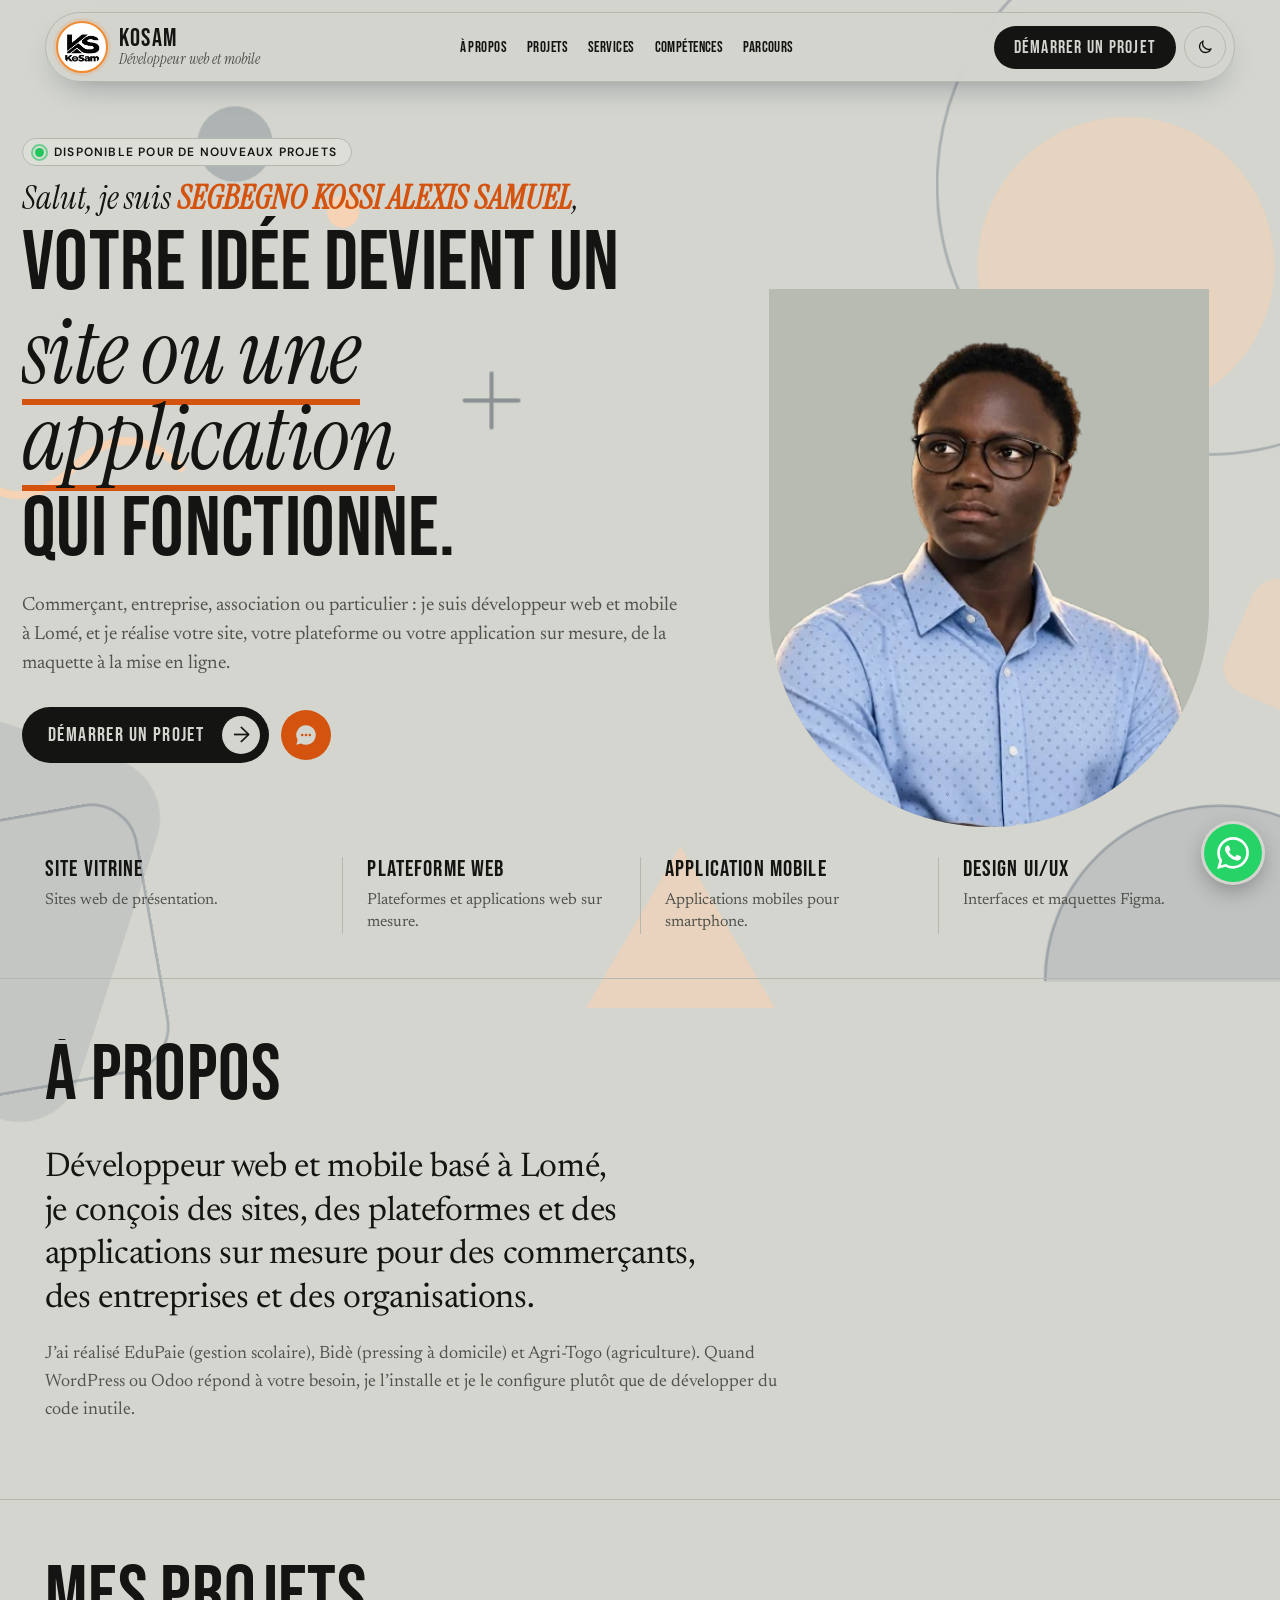
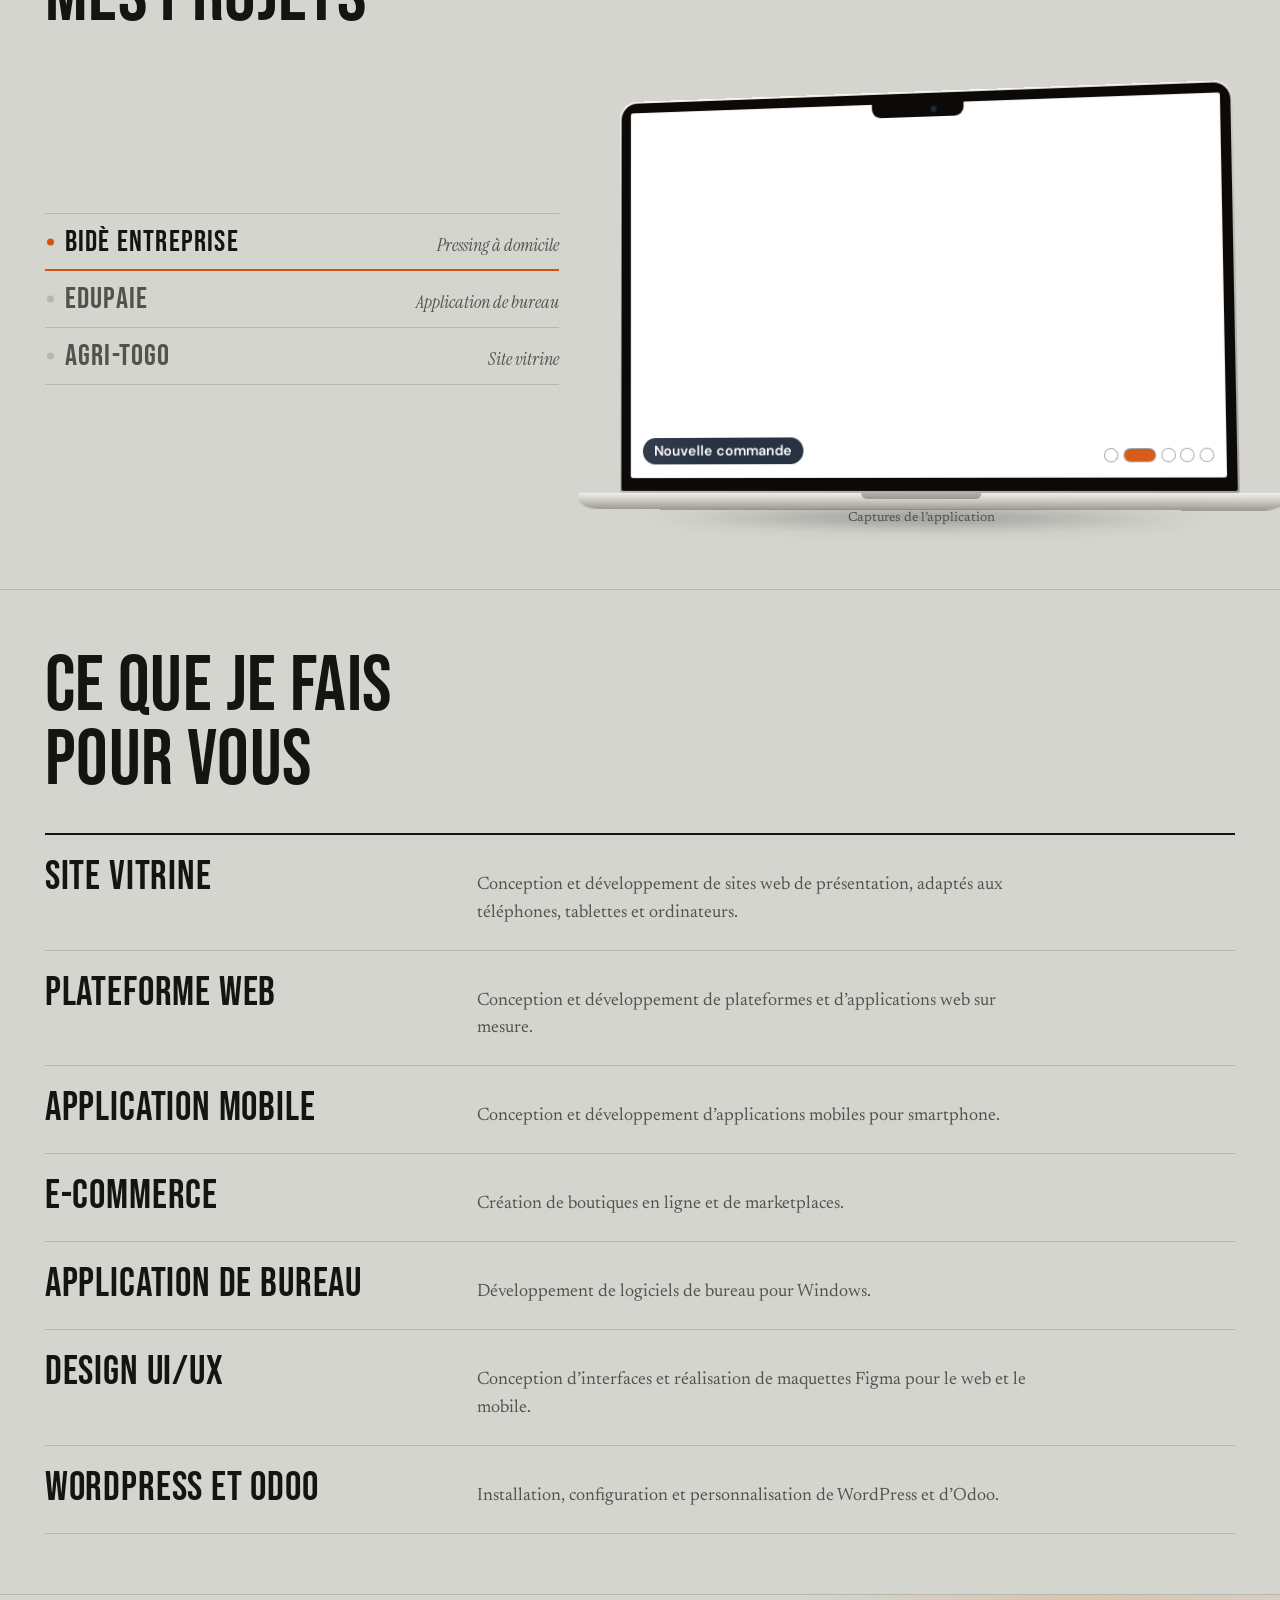
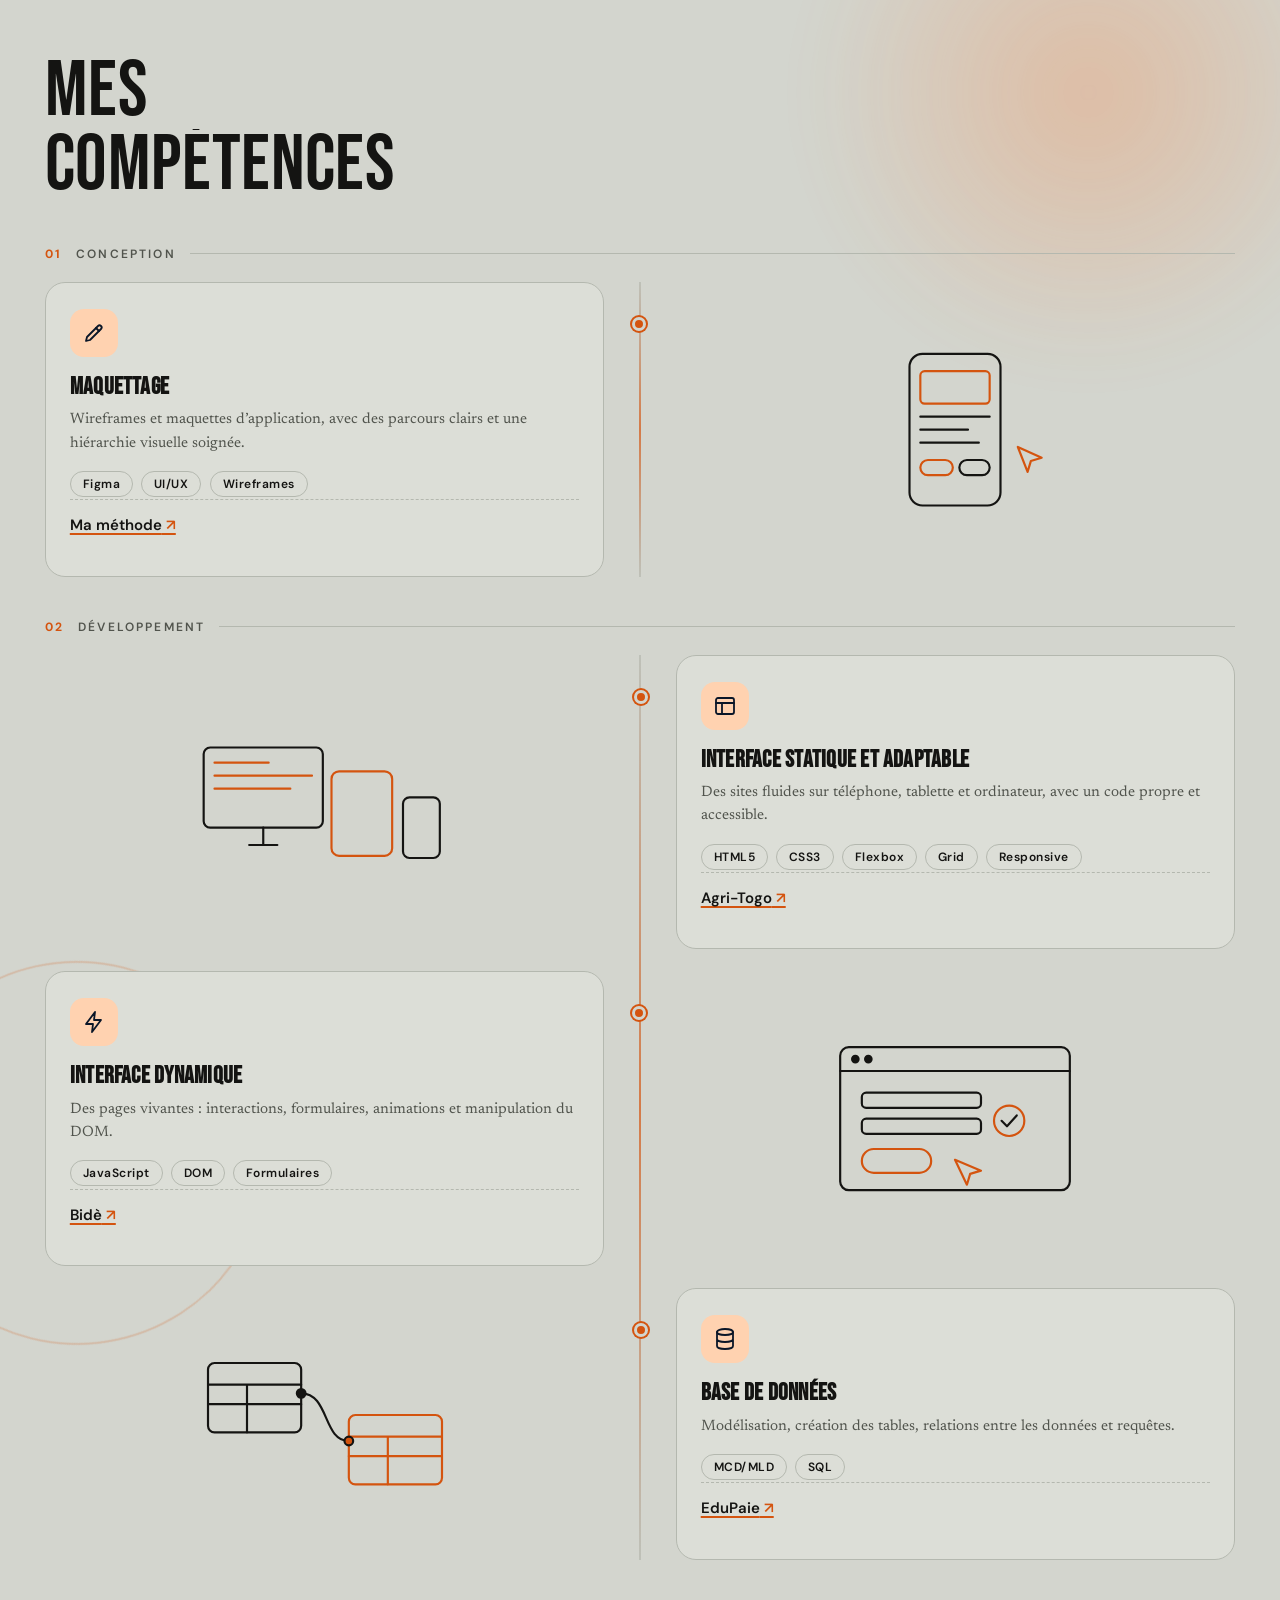
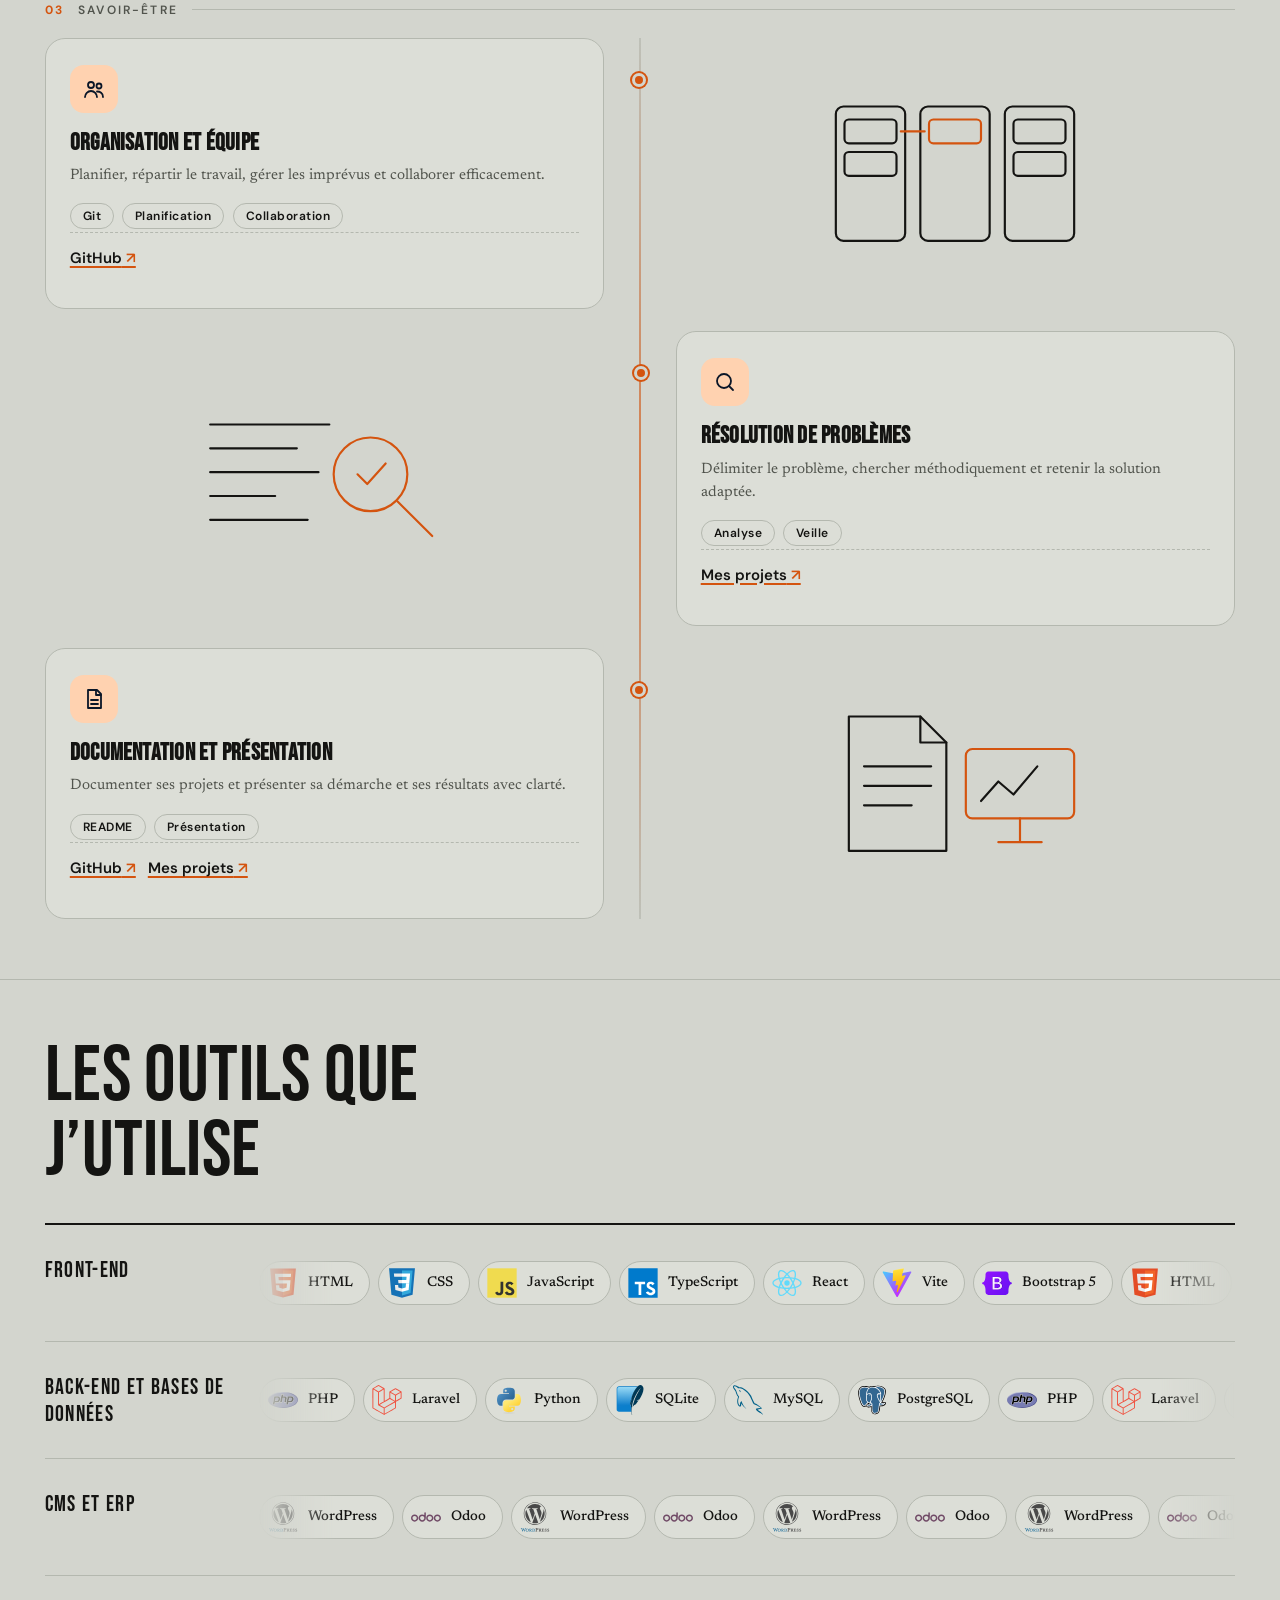
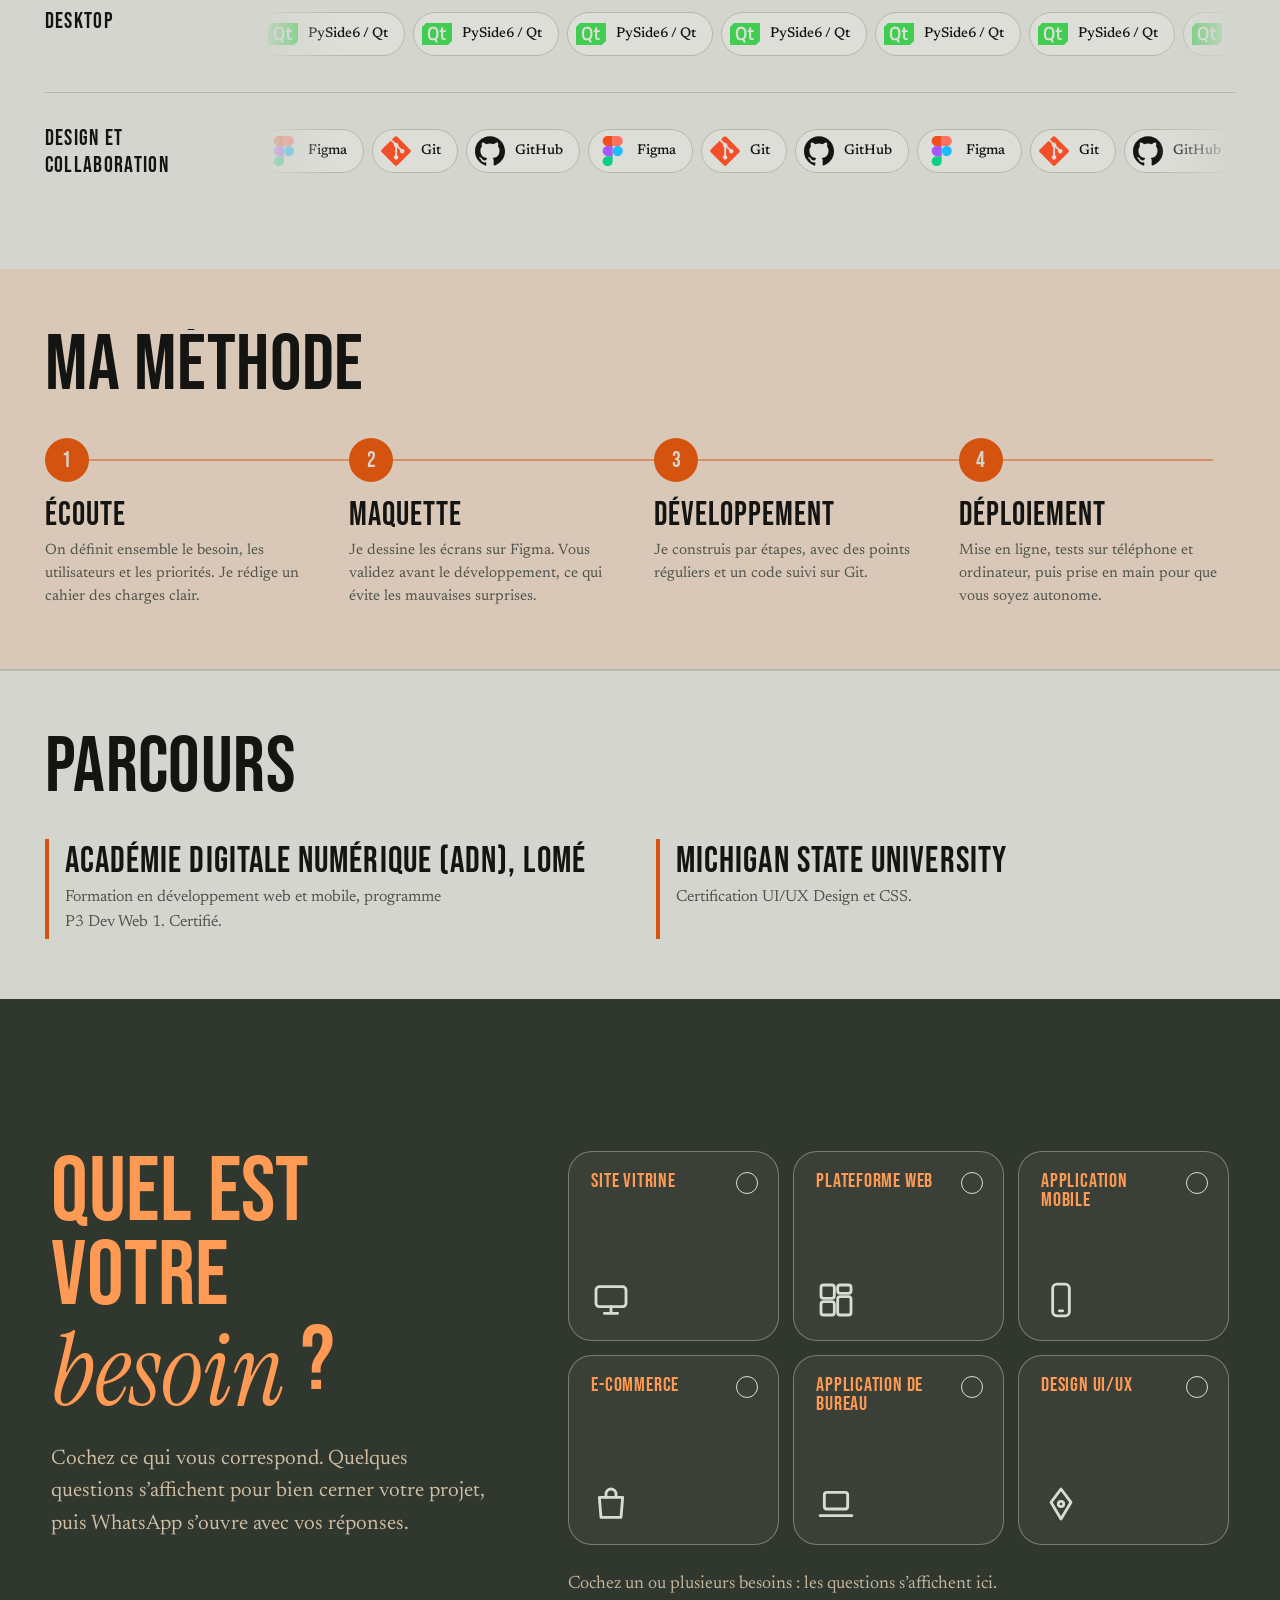
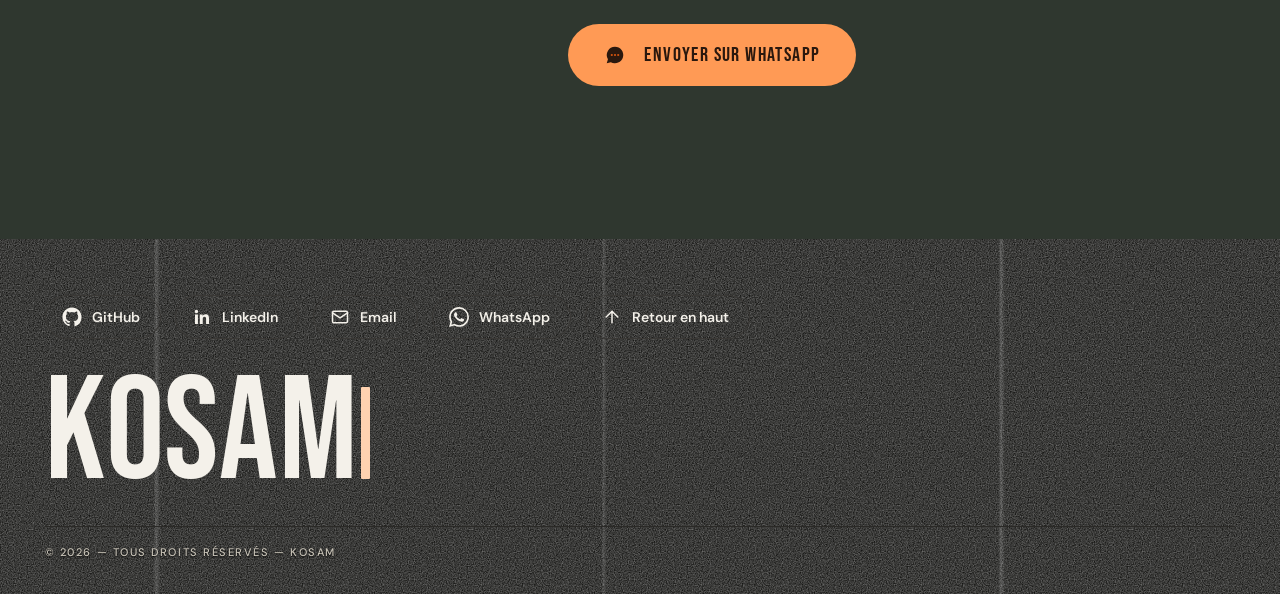
==== commit 5ff65e83: "modification" ====
--- a/index.html
+++ b/index.html
@@ -5,7 +5,15 @@
   <meta name="viewport" content="width=device-width, initial-scale=1">
   <meta name="theme-color" content="#10131a">
   <meta name="description" content="Alexis Segbegno, développeur web et mobile à Lomé (Togo). Plateformes, sites vitrines et applications sur mesure.">
-  <title>Portfolio KoSam</title>
+  <title>Alexis Segbegno (KoSam) | Développeur web et mobile à Lomé</title>
+  <meta property="og:type" content="website">
+  <meta property="og:locale" content="fr_FR">
+  <meta property="og:site_name" content="KoSam">
+  <meta property="og:title" content="Alexis Segbegno (KoSam) | Développeur web et mobile à Lomé">
+  <meta property="og:description" content="Sites vitrines, plateformes et applications sur mesure, de la maquette à la mise en ligne. Disponible pour de nouveaux projets.">
+  <meta name="twitter:card" content="summary">
+  <meta name="twitter:title" content="Alexis Segbegno (KoSam) | Développeur web et mobile à Lomé">
+  <meta name="twitter:description" content="Sites vitrines, plateformes et applications sur mesure, de la maquette à la mise en ligne.">
   <link rel="preconnect" href="https://fonts.googleapis.com">
   <link href="https://fonts.googleapis.com/css2?family=Familjen+Grotesk:wght@500;600;700&family=DM+Sans:wght@400;500;700&family=Instrument+Serif:ital@0;1&family=Bebas+Neue&family=Newsreader:ital,opsz,wght@0,6..72,400;0,6..72,500;1,6..72,400&display=swap" rel="stylesheet">
   <link rel="stylesheet" href="assets/css/style.css">
@@ -33,6 +41,7 @@
 <main id="top">
 <div class="wrap hero" id="hero">
 <div class="hl">
+<p class="avail"><span class="ad" aria-hidden="true"></span>Disponible pour de nouveaux projets</p>
 <p class="hi">Salut, je suis <strong>SEGBEGNO KOSSI ALEXIS SAMUEL</strong>, </p>
 <h1>Votre idée devient un <em>site ou une application</em> qui fonctionne.</h1>
 <p class="lead">Commerçant, entreprise, association ou particulier : je suis développeur web et mobile à Lomé, et je réalise votre site, votre plateforme ou votre application sur mesure, de la maquette à la mise en ligne.</p>
@@ -40,7 +49,7 @@
 </div>
 <div class="stage">
 <div class="halo"></div>
-<div class="me"><img src="[data-uri]" alt="Alexis Segbegno"></div>
+<div class="me"><img src="[data-uri]" alt="Portrait d’Alexis Segbegno, développeur web et mobile à Lomé"></div>
 </div>
 </div>
 
@@ -92,23 +101,23 @@
 </div><div class="wrap">
 <h2>Mes compétences</h2>
 <div class="cgrp"><p class="cl"><span>01</span>Conception</p><div class="cgrid">
-<div class="zrow zl"><article class="ck" style="--i:0"><span class="cic"><svg viewBox="0 0 24 24" aria-hidden="true"><path d="M4 20l4-1 11-11a2.1 2.1 0 0 0-3-3L5 16l-1 4z"/><path d="M14 7l3 3"/></svg></span><h4>Maquettage</h4><p>Wireframes et maquettes d’application, avec des parcours clairs et une hiérarchie visuelle soignée.</p><ul class="tg"><li>Figma</li><li>UI/UX</li><li>Wireframes</li></ul><p class="pf"><span>Preuve</span><a href="#methode">Ma méthode</a></p></article>
+<div class="zrow zl"><article class="ck" style="--i:0"><span class="cic"><svg viewBox="0 0 24 24" aria-hidden="true"><path d="M4 20l4-1 11-11a2.1 2.1 0 0 0-3-3L5 16l-1 4z"/><path d="M14 7l3 3"/></svg></span><h4>Maquettage</h4><p>Wireframes et maquettes d’application, avec des parcours clairs et une hiérarchie visuelle soignée.</p><ul class="tg"><li>Figma</li><li>UI/UX</li><li>Wireframes</li></ul><p class="pf"><a href="#methode">Ma méthode</a></p></article>
 <aside class="ex"><svg class="il" viewBox="0 0 240 160" aria-hidden="true"><rect class="dr" pathLength="1" x="78" y="10" width="84" height="140" rx="12"/><rect class="dr ac" pathLength="1" x="88" y="26" width="64" height="30" rx="4"/><path class="dr" pathLength="1" d="M88 68h64M88 80h44M88 92h54"/><rect class="dr ac" pathLength="1" x="88" y="108" width="30" height="14" rx="7"/><rect class="dr" pathLength="1" x="124" y="108" width="28" height="14" rx="7"/><path class="dr ac" pathLength="1" d="M178 96l22 10-10 3-3 10z"/></svg></aside></div>
 </div></div>
 <div class="cgrp"><p class="cl"><span>02</span>Développement</p><div class="cgrid">
-<div class="zrow zr"><article class="ck" style="--i:1"><span class="cic"><svg viewBox="0 0 24 24" aria-hidden="true"><rect x="3" y="4" width="18" height="16" rx="2"/><path d="M3 9h18M9 9v11"/></svg></span><h4>Interface statique et adaptable</h4><p>Des sites fluides sur téléphone, tablette et ordinateur, avec un code propre et accessible.</p><ul class="tg"><li>HTML5</li><li>CSS3</li><li>Flexbox</li><li>Grid</li><li>Responsive</li></ul><p class="pf"><span>Preuve</span><a href="#projets" data-proj="2">Agri-Togo</a><em class="pfs">Ce portfolio</em></p></article>
+<div class="zrow zr"><article class="ck" style="--i:1"><span class="cic"><svg viewBox="0 0 24 24" aria-hidden="true"><rect x="3" y="4" width="18" height="16" rx="2"/><path d="M3 9h18M9 9v11"/></svg></span><h4>Interface statique et adaptable</h4><p>Des sites fluides sur téléphone, tablette et ordinateur, avec un code propre et accessible.</p><ul class="tg"><li>HTML5</li><li>CSS3</li><li>Flexbox</li><li>Grid</li><li>Responsive</li></ul><p class="pf"><a href="#projets" data-proj="2">Agri-Togo</a></p></article>
 <aside class="ex"><svg class="il" viewBox="0 0 240 160" aria-hidden="true"><rect class="dr" pathLength="1" x="8" y="30" width="110" height="74" rx="6"/><path class="dr" pathLength="1" d="M50 120h26M63 104v16"/><rect class="dr ac" pathLength="1" x="126" y="52" width="56" height="78" rx="7"/><rect class="dr" pathLength="1" x="192" y="76" width="34" height="56" rx="6"/><path class="dr ac" pathLength="1" d="M18 44h50M18 56h90M18 68h70"/></svg></aside></div>
-<div class="zrow zl"><article class="ck" style="--i:2"><span class="cic"><svg viewBox="0 0 24 24" aria-hidden="true"><path d="M13 2L4 14h7l-1 8 9-12h-7l1-8z"/></svg></span><h4>Interface dynamique</h4><p>Des pages vivantes : interactions, formulaires, animations et manipulation du DOM.</p><ul class="tg"><li>JavaScript</li><li>DOM</li><li>Formulaires</li></ul><p class="pf"><span>Preuve</span><a href="#projets" data-proj="0">Bidè</a><em class="pfs">Ce portfolio</em></p></article>
+<div class="zrow zl"><article class="ck" style="--i:2"><span class="cic"><svg viewBox="0 0 24 24" aria-hidden="true"><path d="M13 2L4 14h7l-1 8 9-12h-7l1-8z"/></svg></span><h4>Interface dynamique</h4><p>Des pages vivantes : interactions, formulaires, animations et manipulation du DOM.</p><ul class="tg"><li>JavaScript</li><li>DOM</li><li>Formulaires</li></ul><p class="pf"><a href="#projets" data-proj="0">Bidè</a></p></article>
 <aside class="ex"><svg class="il" viewBox="0 0 240 160" aria-hidden="true"><rect class="dr" pathLength="1" x="14" y="14" width="212" height="132" rx="8"/><path class="dr" pathLength="1" d="M14 36h212"/><circle cx="28" cy="25" r="3" fill="currentColor"/><circle cx="40" cy="25" r="3" fill="currentColor"/><rect class="dr" pathLength="1" x="34" y="56" width="110" height="14" rx="4"/><rect class="dr" pathLength="1" x="34" y="80" width="110" height="14" rx="4"/><rect class="dr ac" pathLength="1" x="34" y="108" width="64" height="22" rx="11"/><path class="dr ac" pathLength="1" d="M120 118l24 10-10 3-3 10z"/><circle class="ac pulse" cx="170" cy="82" r="14"/><path class="dr" pathLength="1" d="M163 82l5 5 9-10"/></svg></aside></div>
-<div class="zrow zr"><article class="ck" style="--i:3"><span class="cic"><svg viewBox="0 0 24 24" aria-hidden="true"><ellipse cx="12" cy="5" rx="8" ry="3"/><path d="M4 5v14c0 1.7 3.6 3 8 3s8-1.3 8-3V5M4 12c0 1.7 3.6 3 8 3s8-1.3 8-3"/></svg></span><h4>Base de données</h4><p>Modélisation, création des tables, relations entre les données et requêtes.</p><ul class="tg"><li>MCD/MLD</li><li>SQL</li></ul><p class="pf"><span>Preuve</span><a href="#projets" data-proj="1">EduPaie</a></p></article>
+<div class="zrow zr"><article class="ck" style="--i:3"><span class="cic"><svg viewBox="0 0 24 24" aria-hidden="true"><ellipse cx="12" cy="5" rx="8" ry="3"/><path d="M4 5v14c0 1.7 3.6 3 8 3s8-1.3 8-3V5M4 12c0 1.7 3.6 3 8 3s8-1.3 8-3"/></svg></span><h4>Base de données</h4><p>Modélisation, création des tables, relations entre les données et requêtes.</p><ul class="tg"><li>MCD/MLD</li><li>SQL</li></ul><p class="pf"><a href="#projets" data-proj="1">EduPaie</a></p></article>
 <aside class="ex"><svg class="il" viewBox="0 0 240 160" aria-hidden="true"><rect class="dr" pathLength="1" x="12" y="24" width="86" height="64" rx="6"/><path class="dr" pathLength="1" d="M12 44h86M12 62h86M48 44v44"/><rect class="dr ac" pathLength="1" x="142" y="72" width="86" height="64" rx="6"/><path class="dr ac" pathLength="1" d="M142 92h86M142 110h86M178 92v44"/><path class="dr" pathLength="1" d="M98 52c26 0 20 44 44 44"/><circle cx="98" cy="52" r="4" fill="currentColor"/><circle cx="142" cy="96" r="4" fill="var(--g)"/></svg></aside></div>
 </div></div>
 <div class="cgrp"><p class="cl"><span>03</span>Savoir-être</p><div class="cgrid">
-<div class="zrow zl"><article class="ck" style="--i:4"><span class="cic"><svg viewBox="0 0 24 24" aria-hidden="true"><circle cx="9" cy="8" r="3"/><circle cx="17" cy="9" r="2.5"/><path d="M3 20c0-3.3 2.7-6 6-6s6 2.7 6 6M15 14.5c3 0 6 1.6 6 5.5"/></svg></span><h4>Organisation et équipe</h4><p>Planifier, répartir le travail, gérer les imprévus et collaborer efficacement.</p><ul class="tg"><li>Git</li><li>Planification</li><li>Collaboration</li></ul><p class="pf"><span>Preuve</span><a href="https://github.com/SamTompkins17" target="_blank" rel="noopener">GitHub</a></p></article>
+<div class="zrow zl"><article class="ck" style="--i:4"><span class="cic"><svg viewBox="0 0 24 24" aria-hidden="true"><circle cx="9" cy="8" r="3"/><circle cx="17" cy="9" r="2.5"/><path d="M3 20c0-3.3 2.7-6 6-6s6 2.7 6 6M15 14.5c3 0 6 1.6 6 5.5"/></svg></span><h4>Organisation et équipe</h4><p>Planifier, répartir le travail, gérer les imprévus et collaborer efficacement.</p><ul class="tg"><li>Git</li><li>Planification</li><li>Collaboration</li></ul><p class="pf"><a href="https://github.com/SamTompkins17" target="_blank" rel="noopener">GitHub</a></p></article>
 <aside class="ex"><svg class="il" viewBox="0 0 240 160" aria-hidden="true"><rect class="dr" pathLength="1" x="10" y="18" width="64" height="124" rx="7"/><rect class="dr" pathLength="1" x="88" y="18" width="64" height="124" rx="7"/><rect class="dr" pathLength="1" x="166" y="18" width="64" height="124" rx="7"/><rect class="dr" pathLength="1" x="18" y="30" width="48" height="22" rx="4"/><rect class="dr" pathLength="1" x="18" y="60" width="48" height="22" rx="4"/><rect class="dr ac" pathLength="1" x="96" y="30" width="48" height="22" rx="4"/><rect class="dr" pathLength="1" x="174" y="30" width="48" height="22" rx="4"/><rect class="dr" pathLength="1" x="174" y="60" width="48" height="22" rx="4"/><path class="dr ac" pathLength="1" d="M70 41h22"/></svg></aside></div>
-<div class="zrow zr"><article class="ck" style="--i:5"><span class="cic"><svg viewBox="0 0 24 24" aria-hidden="true"><circle cx="11" cy="11" r="7"/><path d="M20 20l-4-4"/></svg></span><h4>Résolution de problèmes</h4><p>Délimiter le problème, chercher méthodiquement et retenir la solution adaptée.</p><ul class="tg"><li>Analyse</li><li>Veille</li></ul><p class="pf"><span>Preuve</span><a href="#projets">Mes projets</a></p></article>
+<div class="zrow zr"><article class="ck" style="--i:5"><span class="cic"><svg viewBox="0 0 24 24" aria-hidden="true"><circle cx="11" cy="11" r="7"/><path d="M20 20l-4-4"/></svg></span><h4>Résolution de problèmes</h4><p>Délimiter le problème, chercher méthodiquement et retenir la solution adaptée.</p><ul class="tg"><li>Analyse</li><li>Veille</li></ul><p class="pf"><a href="#projets">Mes projets</a></p></article>
 <aside class="ex"><svg class="il" viewBox="0 0 240 160" aria-hidden="true"><path class="dr" pathLength="1" d="M14 30h110M14 52h80M14 74h100M14 96h60M14 118h90"/><circle class="dr ac" pathLength="1" cx="162" cy="76" r="34"/><path class="dr ac" pathLength="1" d="M187 101l32 32"/><path class="dr ac" pathLength="1" d="M150 76l9 9 17-19"/></svg></aside></div>
-<div class="zrow zl"><article class="ck" style="--i:6"><span class="cic"><svg viewBox="0 0 24 24" aria-hidden="true"><path d="M6 3h9l4 4v14H6z"/><path d="M14 3v5h5M9 13h7M9 17h7"/></svg></span><h4>Documentation et présentation</h4><p>Documenter ses projets et présenter sa démarche et ses résultats avec clarté.</p><ul class="tg"><li>README</li><li>Présentation</li></ul><p class="pf"><span>Preuve</span><a href="https://github.com/SamTompkins17" target="_blank" rel="noopener">GitHub</a><a href="#projets">Mes projets</a></p></article>
+<div class="zrow zl"><article class="ck" style="--i:6"><span class="cic"><svg viewBox="0 0 24 24" aria-hidden="true"><path d="M6 3h9l4 4v14H6z"/><path d="M14 3v5h5M9 13h7M9 17h7"/></svg></span><h4>Documentation et présentation</h4><p>Documenter ses projets et présenter sa démarche et ses résultats avec clarté.</p><ul class="tg"><li>README</li><li>Présentation</li></ul><p class="pf"><a href="https://github.com/SamTompkins17" target="_blank" rel="noopener">GitHub</a><a href="#projets">Mes projets</a></p></article>
 <aside class="ex"><svg class="il" viewBox="0 0 240 160" aria-hidden="true"><path class="dr" pathLength="1" d="M22 18h66l24 24v100H22z"/><path class="dr" pathLength="1" d="M88 18v24h24M36 64h62M36 82h62M36 100h44"/><rect class="dr ac" pathLength="1" x="130" y="48" width="100" height="64" rx="6"/><path class="dr ac" pathLength="1" d="M180 112v22M160 134h40"/><path class="dr" pathLength="1" d="M144 96l16-18 14 12 22-26"/></svg></aside></div>
 </div></div>
 </div></section>
--- a/assets/css/style.css
+++ b/assets/css/style.css
@@ -979,3 +979,10 @@
 #competences .pf .pfs{font-style:normal;color:var(--ink)}
 #competences .blob{opacity:.7}
 #competences .ring{opacity:.2}
+
+/* Badge de disponibilité */
+.avail{display:inline-flex;align-items:center;gap:10px;margin:0 0 14px;padding:7px 14px 7px 12px;border:1px solid var(--line);border-radius:99px;background:var(--card);font:600 12px/1 var(--fb);letter-spacing:.1em;text-transform:uppercase;color:var(--ink)}
+.avail .ad{position:relative;width:9px;height:9px;border-radius:50%;background:#22c55e}
+.avail .ad::after{content:"";position:absolute;inset:-4px;border-radius:50%;border:2px solid #22c55e;opacity:.6;animation:avPulse 2s ease-out infinite}
+@keyframes avPulse{0%{transform:scale(.6);opacity:.8}100%{transform:scale(1.7);opacity:0}}
+@media (prefers-reduced-motion:reduce){.avail .ad::after{animation:none}}
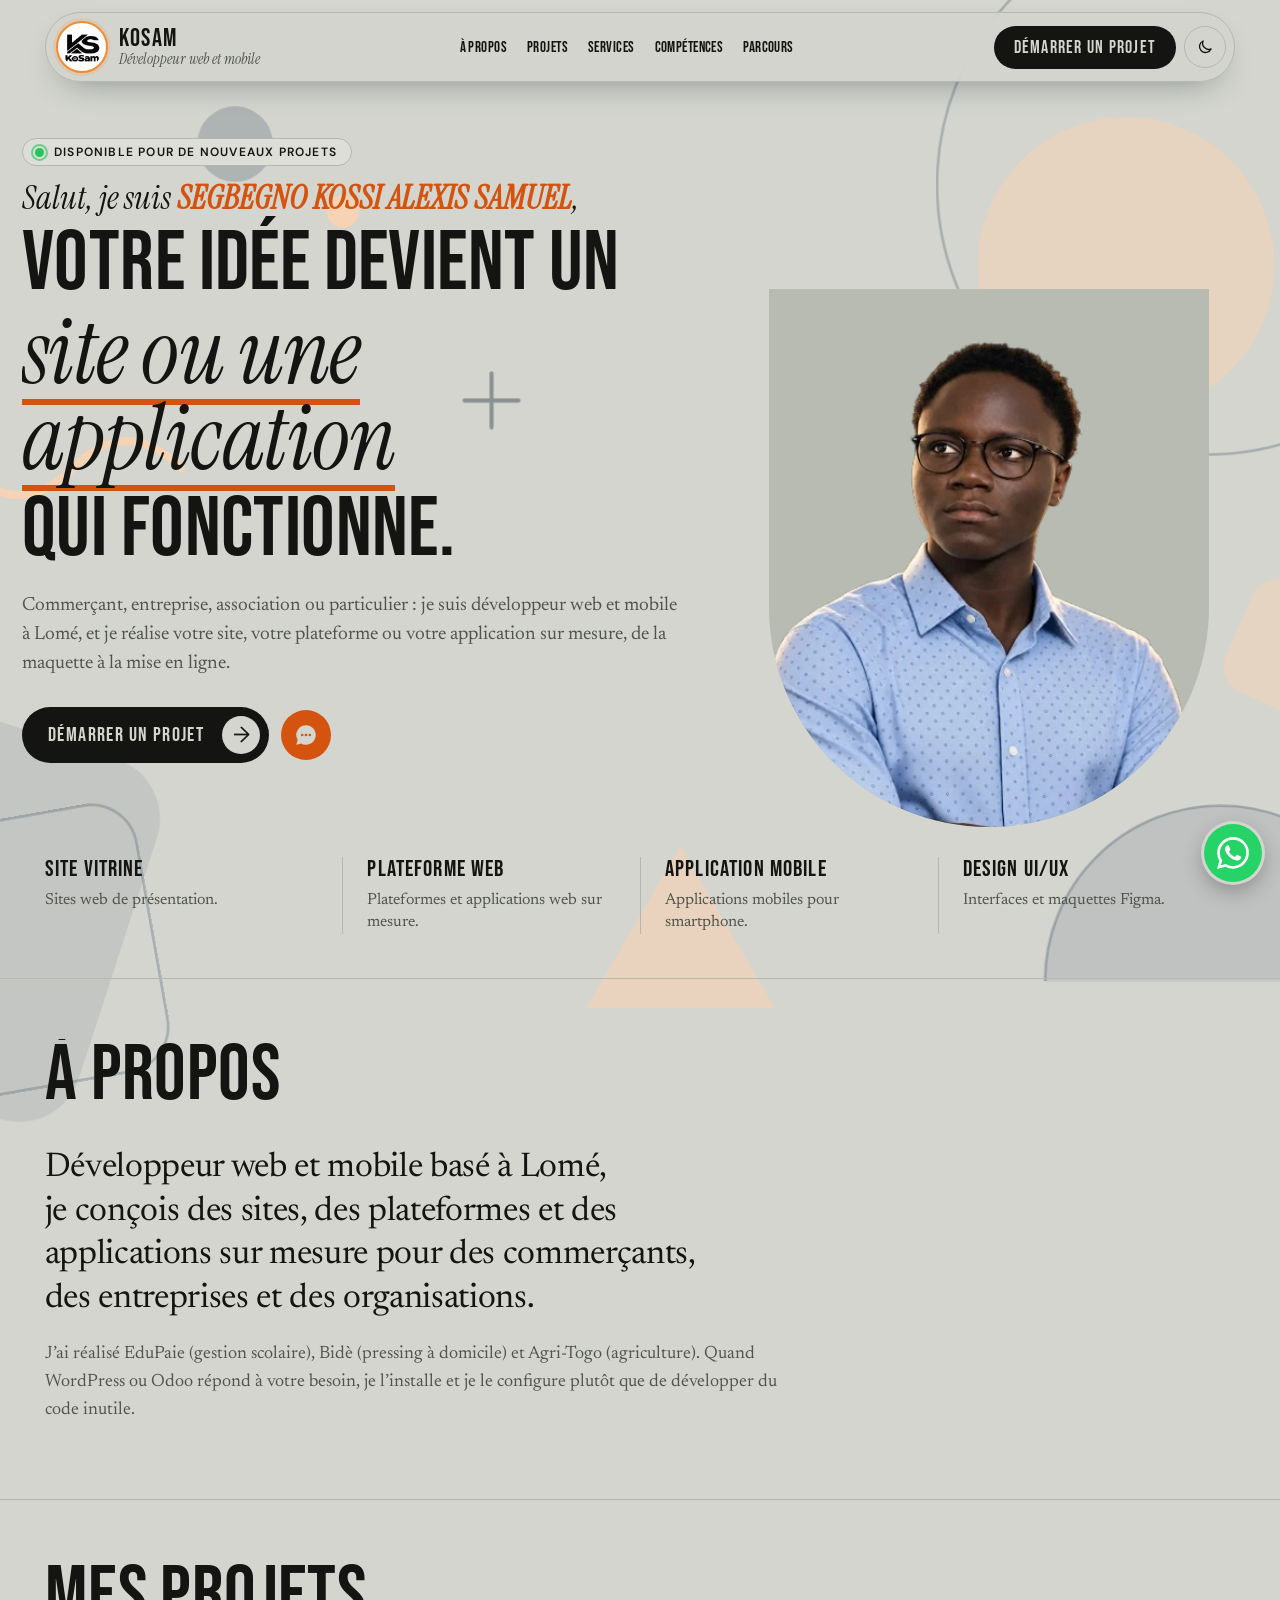
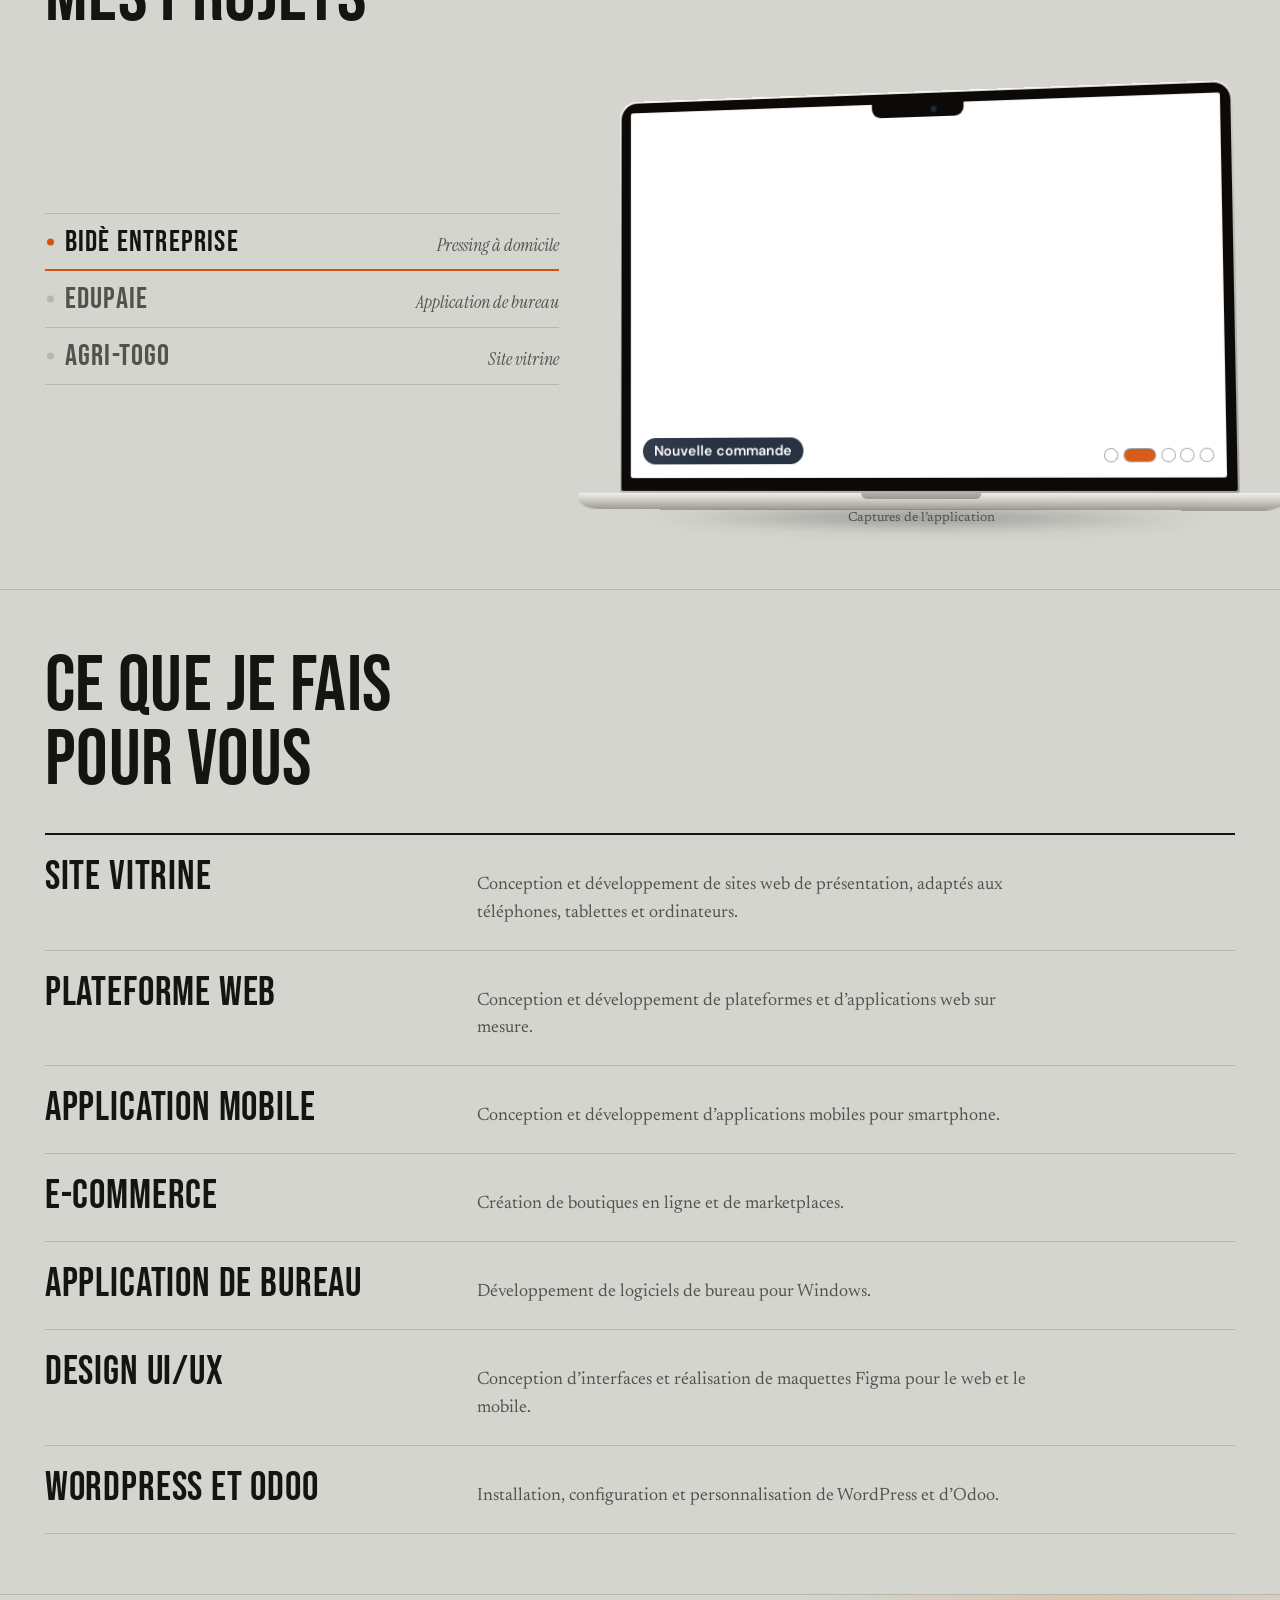
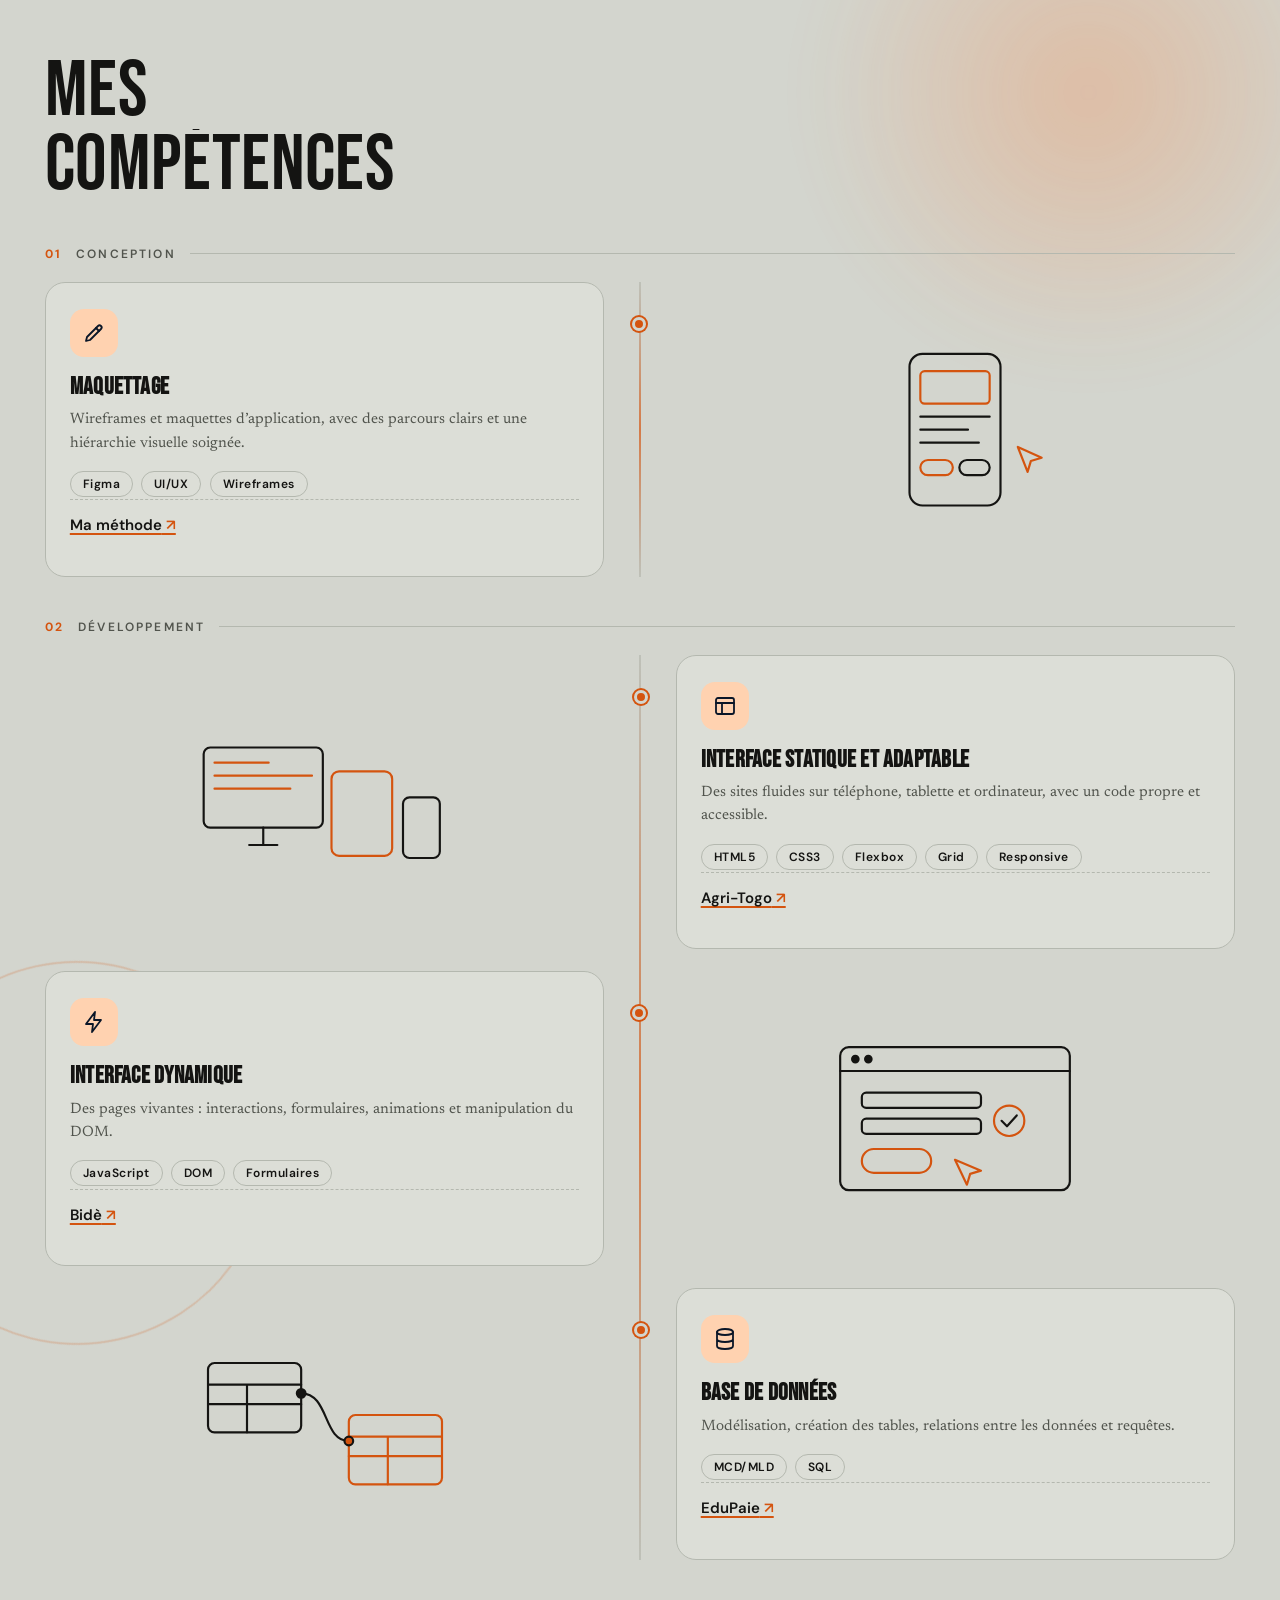
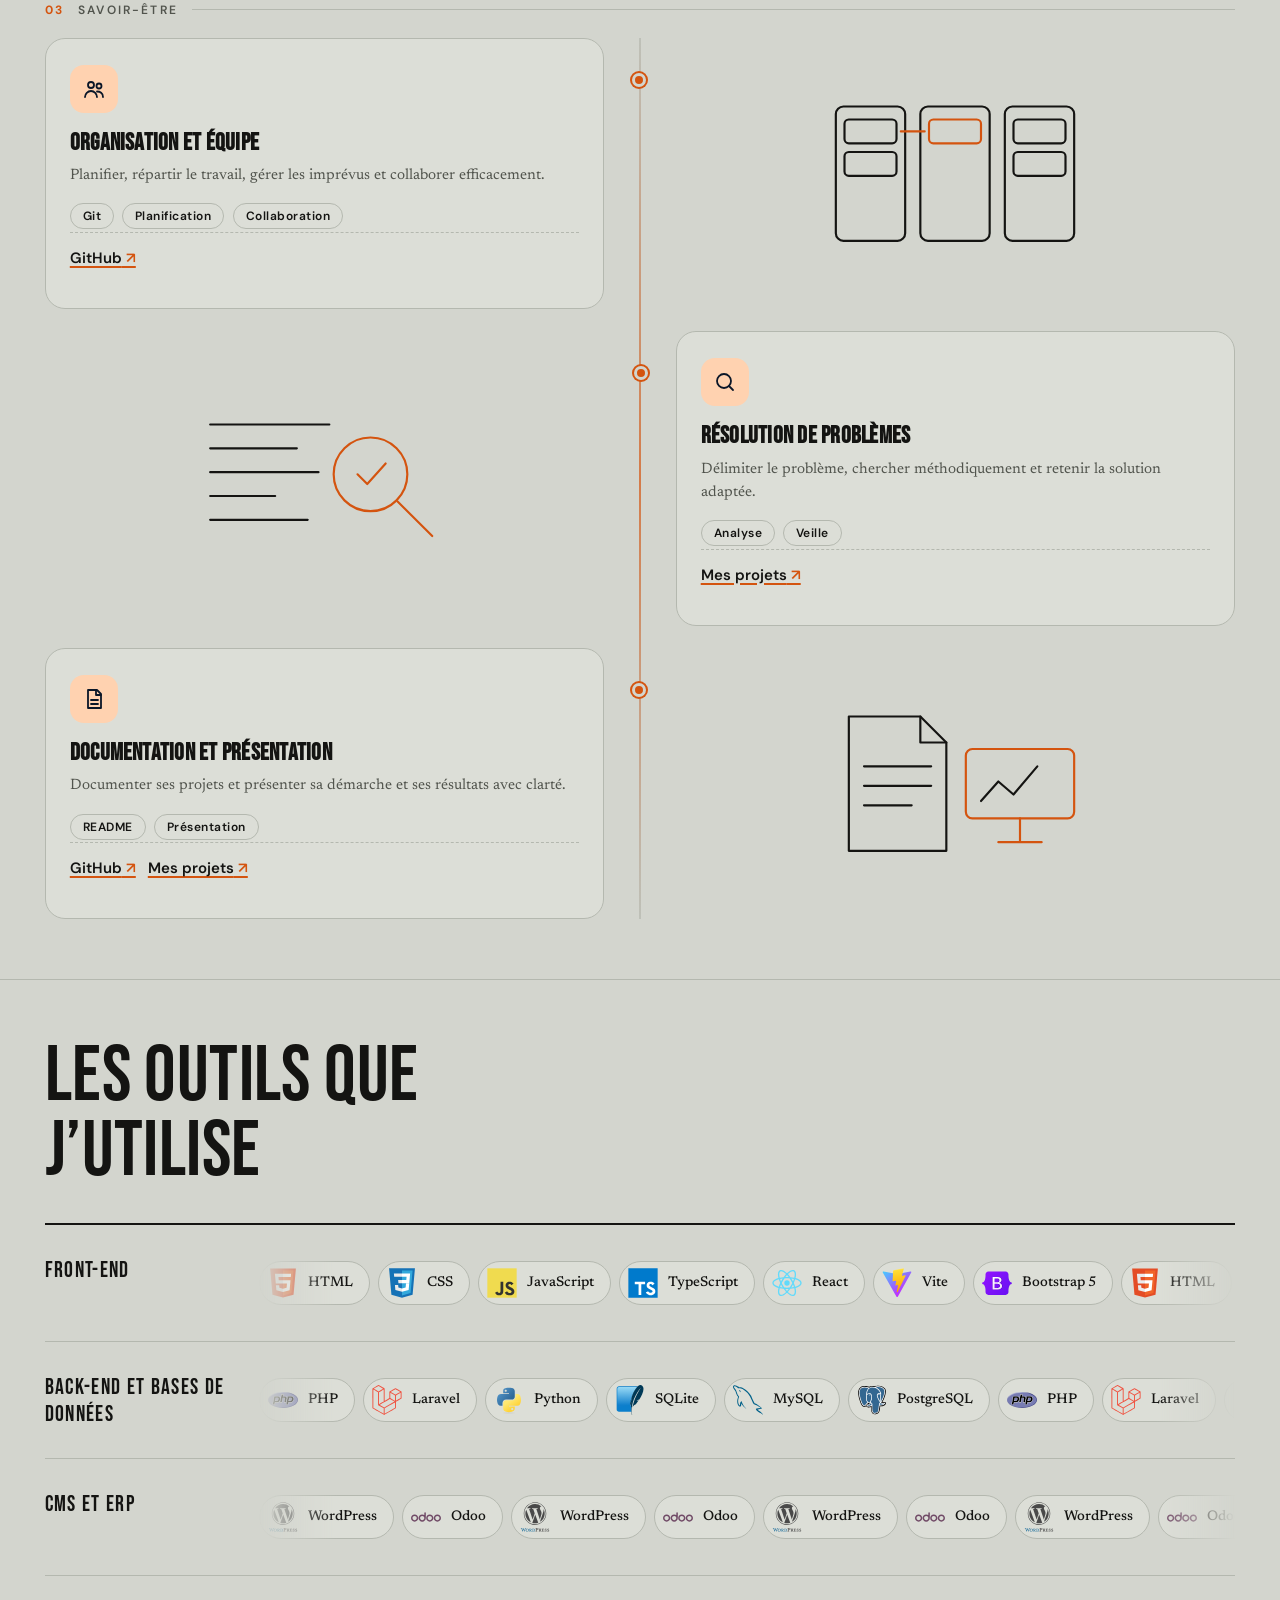
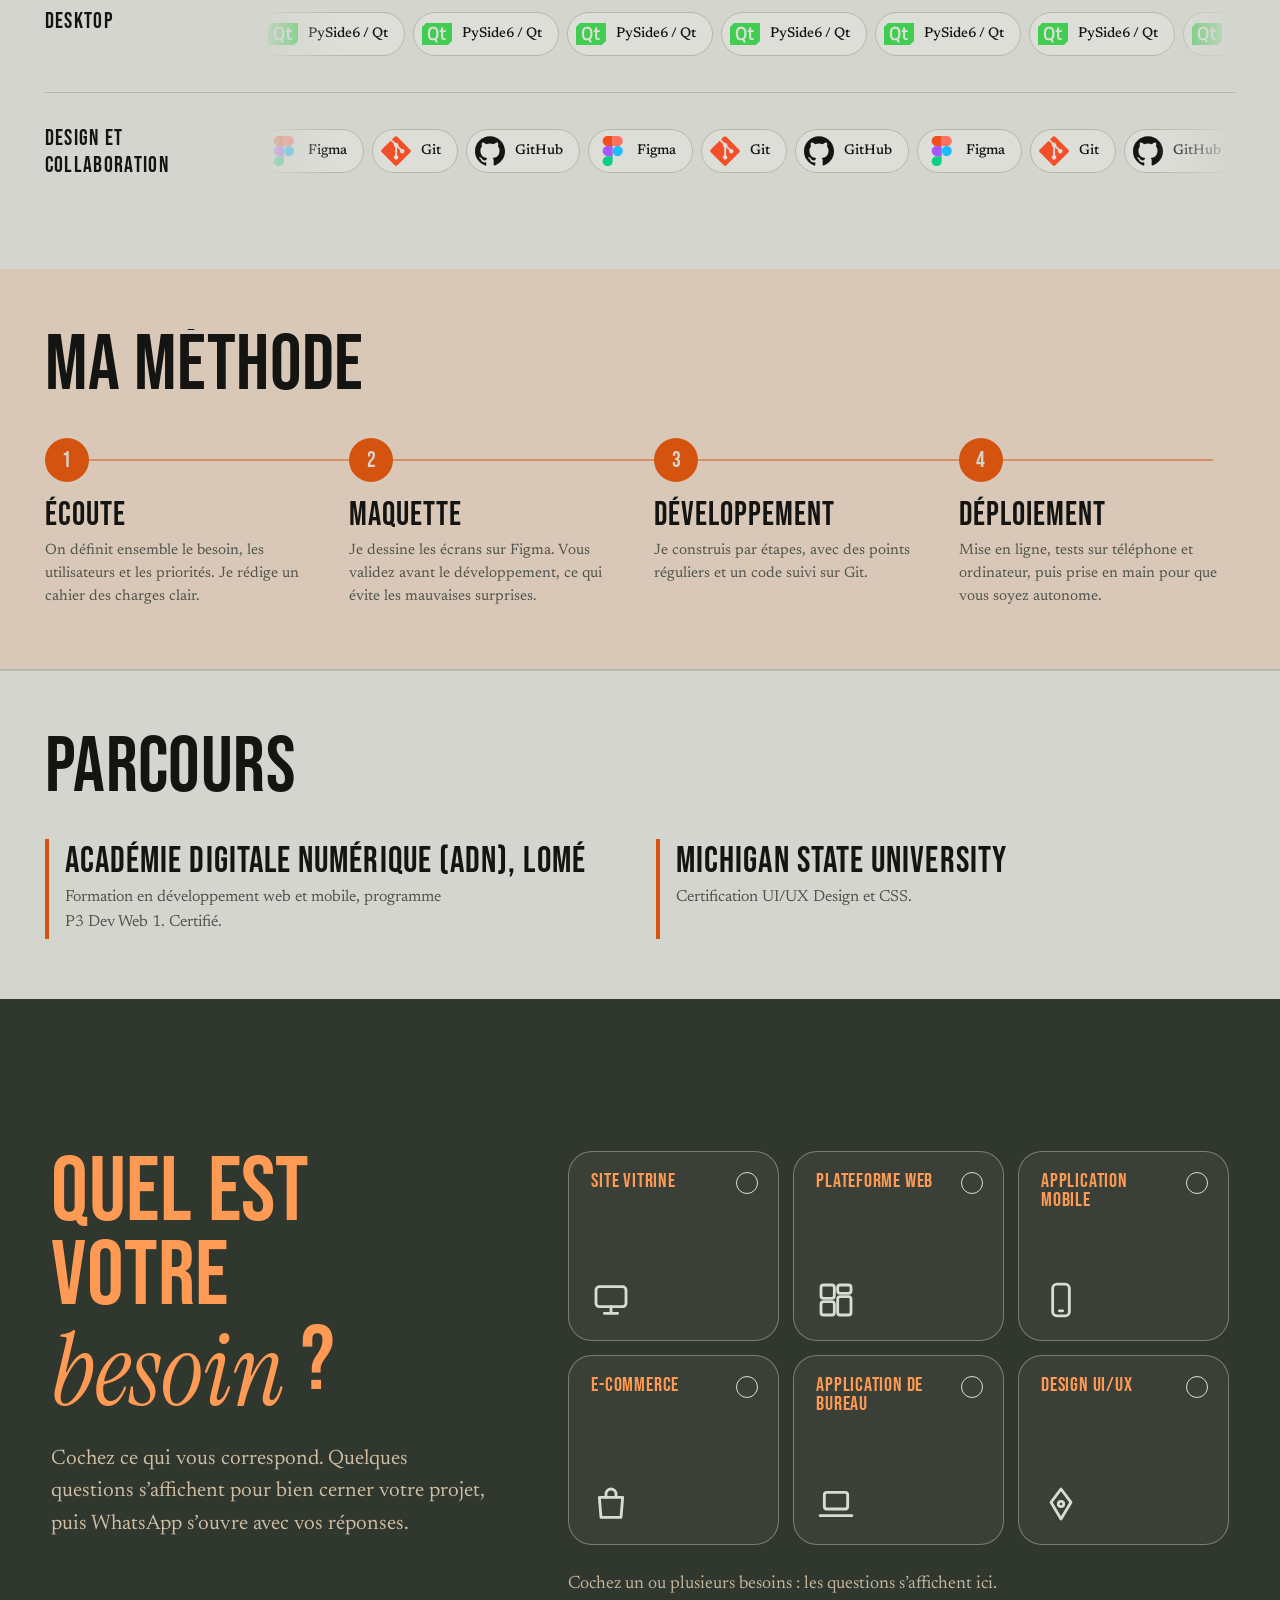
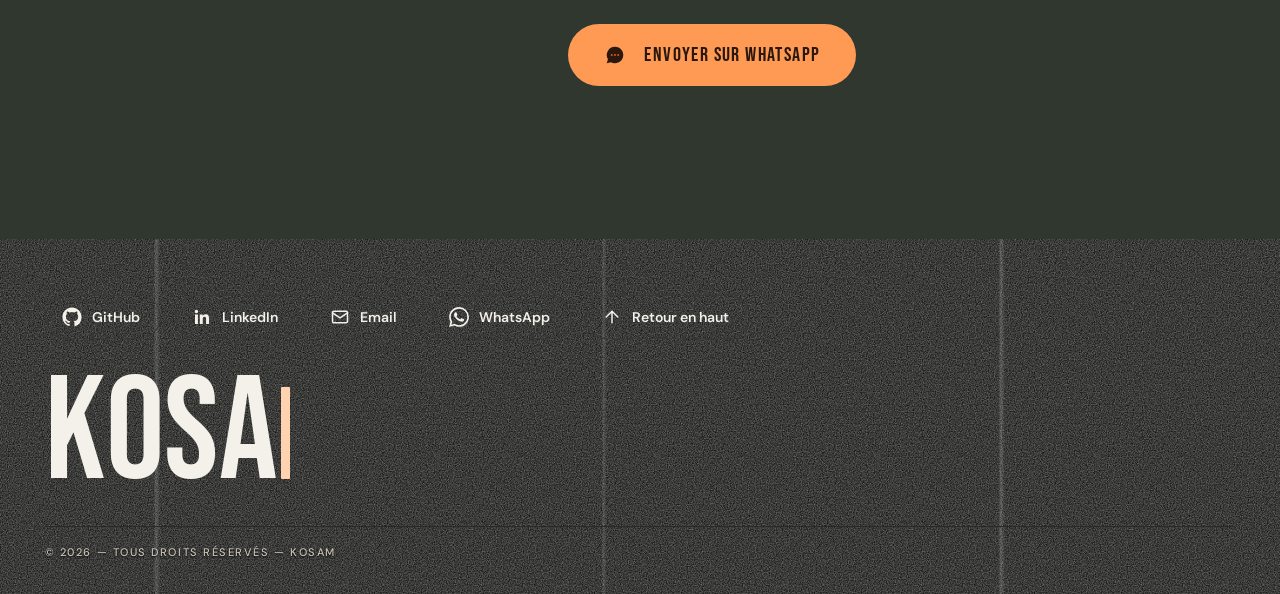
==== commit 5f7c5526: "SEO" ====
--- a/index.html
+++ b/index.html
@@ -4,19 +4,67 @@
   <meta charset="utf-8">
   <meta name="viewport" content="width=device-width, initial-scale=1">
   <meta name="theme-color" content="#10131a">
+  <meta name="robots" content="index, follow, max-image-preview:large">
+  <link rel="canonical" href="https://samtompkins17.github.io/Portfolio_kosam/">
+  <link rel="icon" type="image/png" sizes="32x32" href="assets/images/favicon-32.png">
+  <link rel="apple-touch-icon" href="assets/images/apple-touch-icon.png">
   <meta name="description" content="Alexis Segbegno, développeur web et mobile à Lomé (Togo). Plateformes, sites vitrines et applications sur mesure.">
   <title>Alexis Segbegno (KoSam) | Développeur web et mobile à Lomé</title>
   <meta property="og:type" content="website">
   <meta property="og:locale" content="fr_FR">
   <meta property="og:site_name" content="KoSam">
+  <meta property="og:url" content="https://samtompkins17.github.io/Portfolio_kosam/">
+  <meta property="og:image" content="https://samtompkins17.github.io/Portfolio_kosam/assets/images/og-image.jpg">
+  <meta property="og:image:width" content="1200">
+  <meta property="og:image:height" content="630">
+  <meta property="og:image:alt" content="Alexis Segbegno (KoSam), développeur web et mobile à Lomé">
   <meta property="og:title" content="Alexis Segbegno (KoSam) | Développeur web et mobile à Lomé">
   <meta property="og:description" content="Sites vitrines, plateformes et applications sur mesure, de la maquette à la mise en ligne. Disponible pour de nouveaux projets.">
-  <meta name="twitter:card" content="summary">
+  <meta name="twitter:card" content="summary_large_image">
   <meta name="twitter:title" content="Alexis Segbegno (KoSam) | Développeur web et mobile à Lomé">
   <meta name="twitter:description" content="Sites vitrines, plateformes et applications sur mesure, de la maquette à la mise en ligne.">
+  <meta name="twitter:image" content="https://samtompkins17.github.io/Portfolio_kosam/assets/images/og-image.jpg">
   <link rel="preconnect" href="https://fonts.googleapis.com">
   <link href="https://fonts.googleapis.com/css2?family=Familjen+Grotesk:wght@500;600;700&family=DM+Sans:wght@400;500;700&family=Instrument+Serif:ital@0;1&family=Bebas+Neue&family=Newsreader:ital,opsz,wght@0,6..72,400;0,6..72,500;1,6..72,400&display=swap" rel="stylesheet">
   <link rel="stylesheet" href="assets/css/style.css">
+  <script type="application/ld+json">
+  {
+    "@context": "https://schema.org",
+    "@graph": [
+      {
+        "@type": "Person",
+        "@id": "https://samtompkins17.github.io/Portfolio_kosam/#person",
+        "name": "Alexis Segbegno",
+        "alternateName": ["KoSam", "Segbegno Kossi Alexis Samuel"],
+        "jobTitle": "Développeur web et mobile",
+        "url": "https://samtompkins17.github.io/Portfolio_kosam/",
+        "image": "https://samtompkins17.github.io/Portfolio_kosam/assets/images/portrait.webp",
+        "address": {"@type": "PostalAddress", "addressLocality": "Lomé", "addressCountry": "TG"},
+        "sameAs": ["https://github.com/SamTompkins17", "https://www.linkedin.com/in/alexis-segbegno"],
+        "knowsAbout": ["Développement web", "Développement mobile", "WordPress", "Odoo", "UI/UX Design"]
+      },
+      {
+        "@type": "ProfessionalService",
+        "@id": "https://samtompkins17.github.io/Portfolio_kosam/#service",
+        "name": "KoSam – Développement web et mobile",
+        "url": "https://samtompkins17.github.io/Portfolio_kosam/",
+        "image": "https://samtompkins17.github.io/Portfolio_kosam/assets/images/og-image.jpg",
+        "founder": {"@id": "https://samtompkins17.github.io/Portfolio_kosam/#person"},
+        "areaServed": [{"@type": "Country", "name": "Togo"}],
+        "address": {"@type": "PostalAddress", "addressLocality": "Lomé", "addressCountry": "TG"},
+        "serviceType": ["Site vitrine", "Plateforme web", "Application mobile", "E-commerce", "Application de bureau", "Design UI/UX", "WordPress et Odoo"]
+      },
+      {
+        "@type": "WebSite",
+        "@id": "https://samtompkins17.github.io/Portfolio_kosam/#website",
+        "url": "https://samtompkins17.github.io/Portfolio_kosam/",
+        "name": "Portfolio KoSam",
+        "inLanguage": "fr",
+        "publisher": {"@id": "https://samtompkins17.github.io/Portfolio_kosam/#person"}
+      }
+    ]
+  }
+  </script>
 </head>
 <body>
 
@@ -49,7 +97,7 @@
 </div>
 <div class="stage">
 <div class="halo"></div>
-<div class="me"><img src="[data-uri]" alt="Portrait d’Alexis Segbegno, développeur web et mobile à Lomé"></div>
+<div class="me"><img src="assets/images/portrait.webp" width="408" height="612" fetchpriority="high" decoding="async" alt="Portrait d’Alexis Segbegno, développeur web et mobile à Lomé"></div>
 </div>
 </div>
 
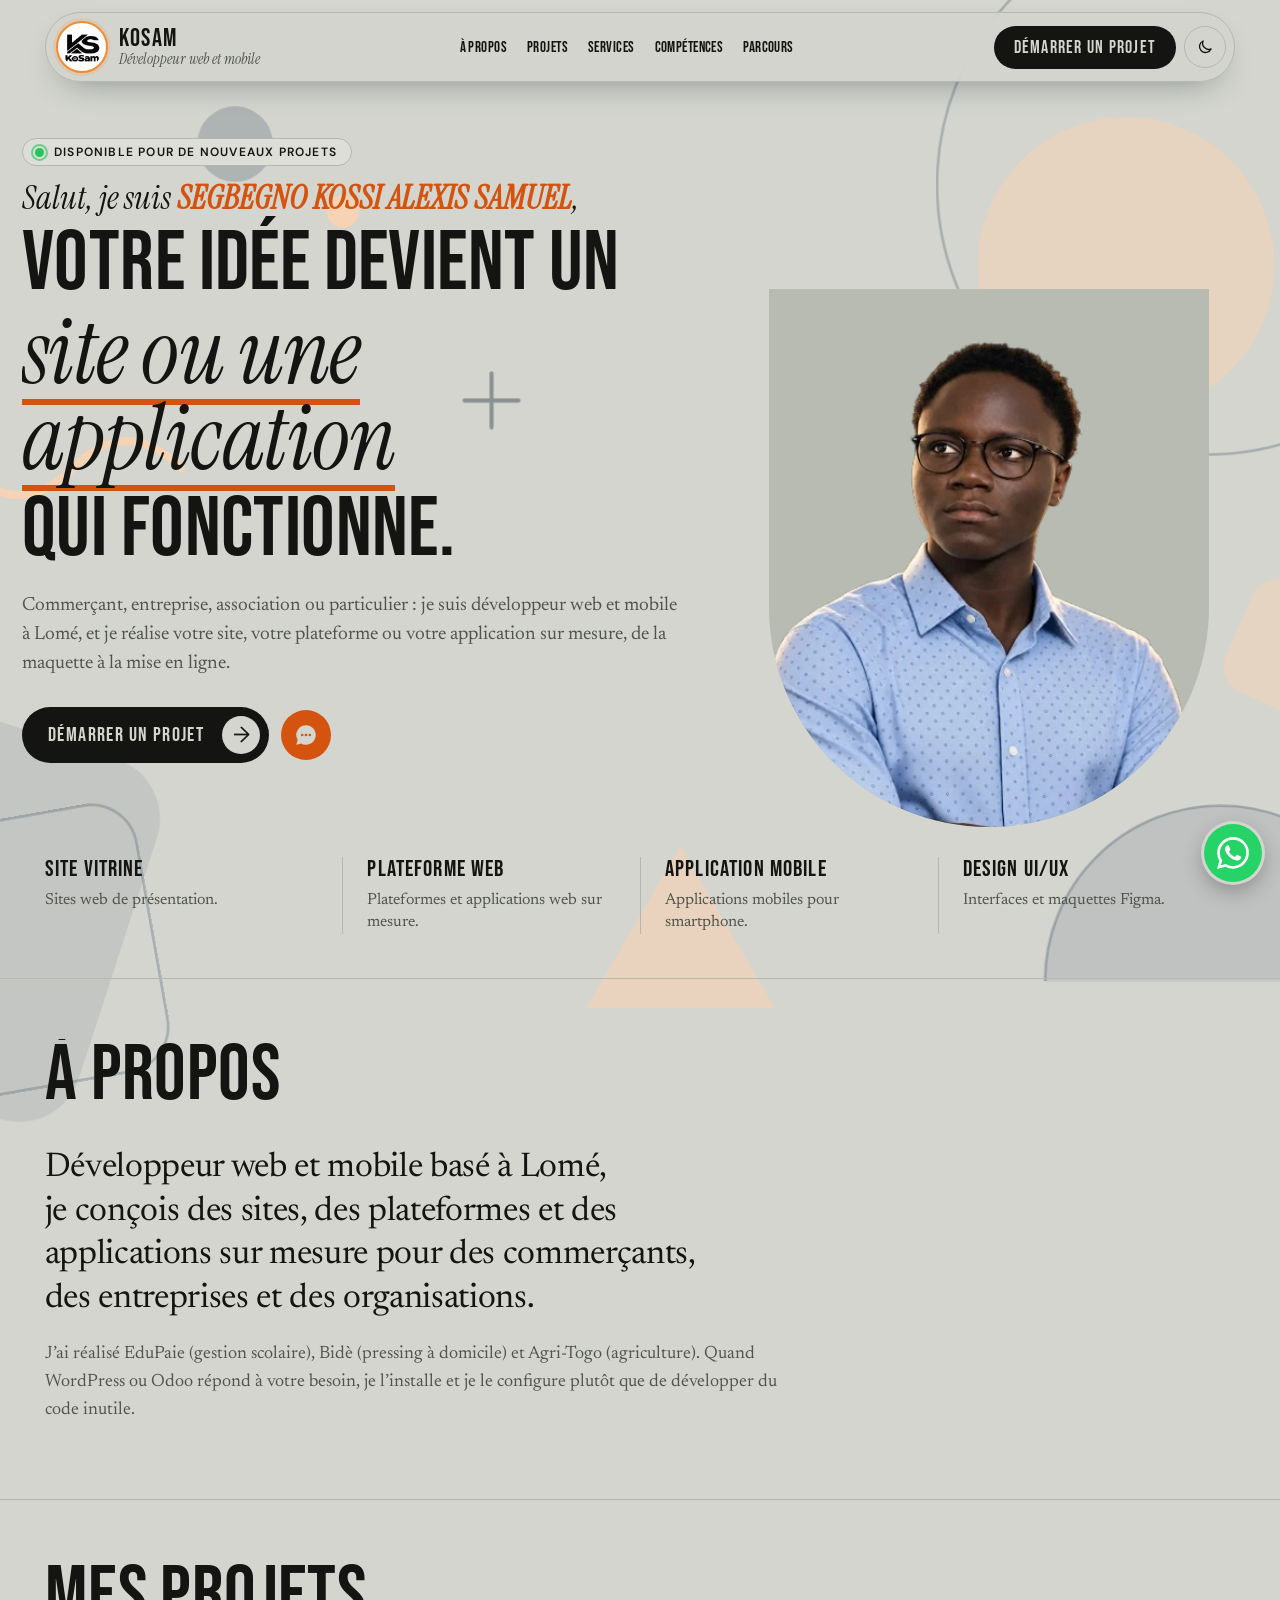
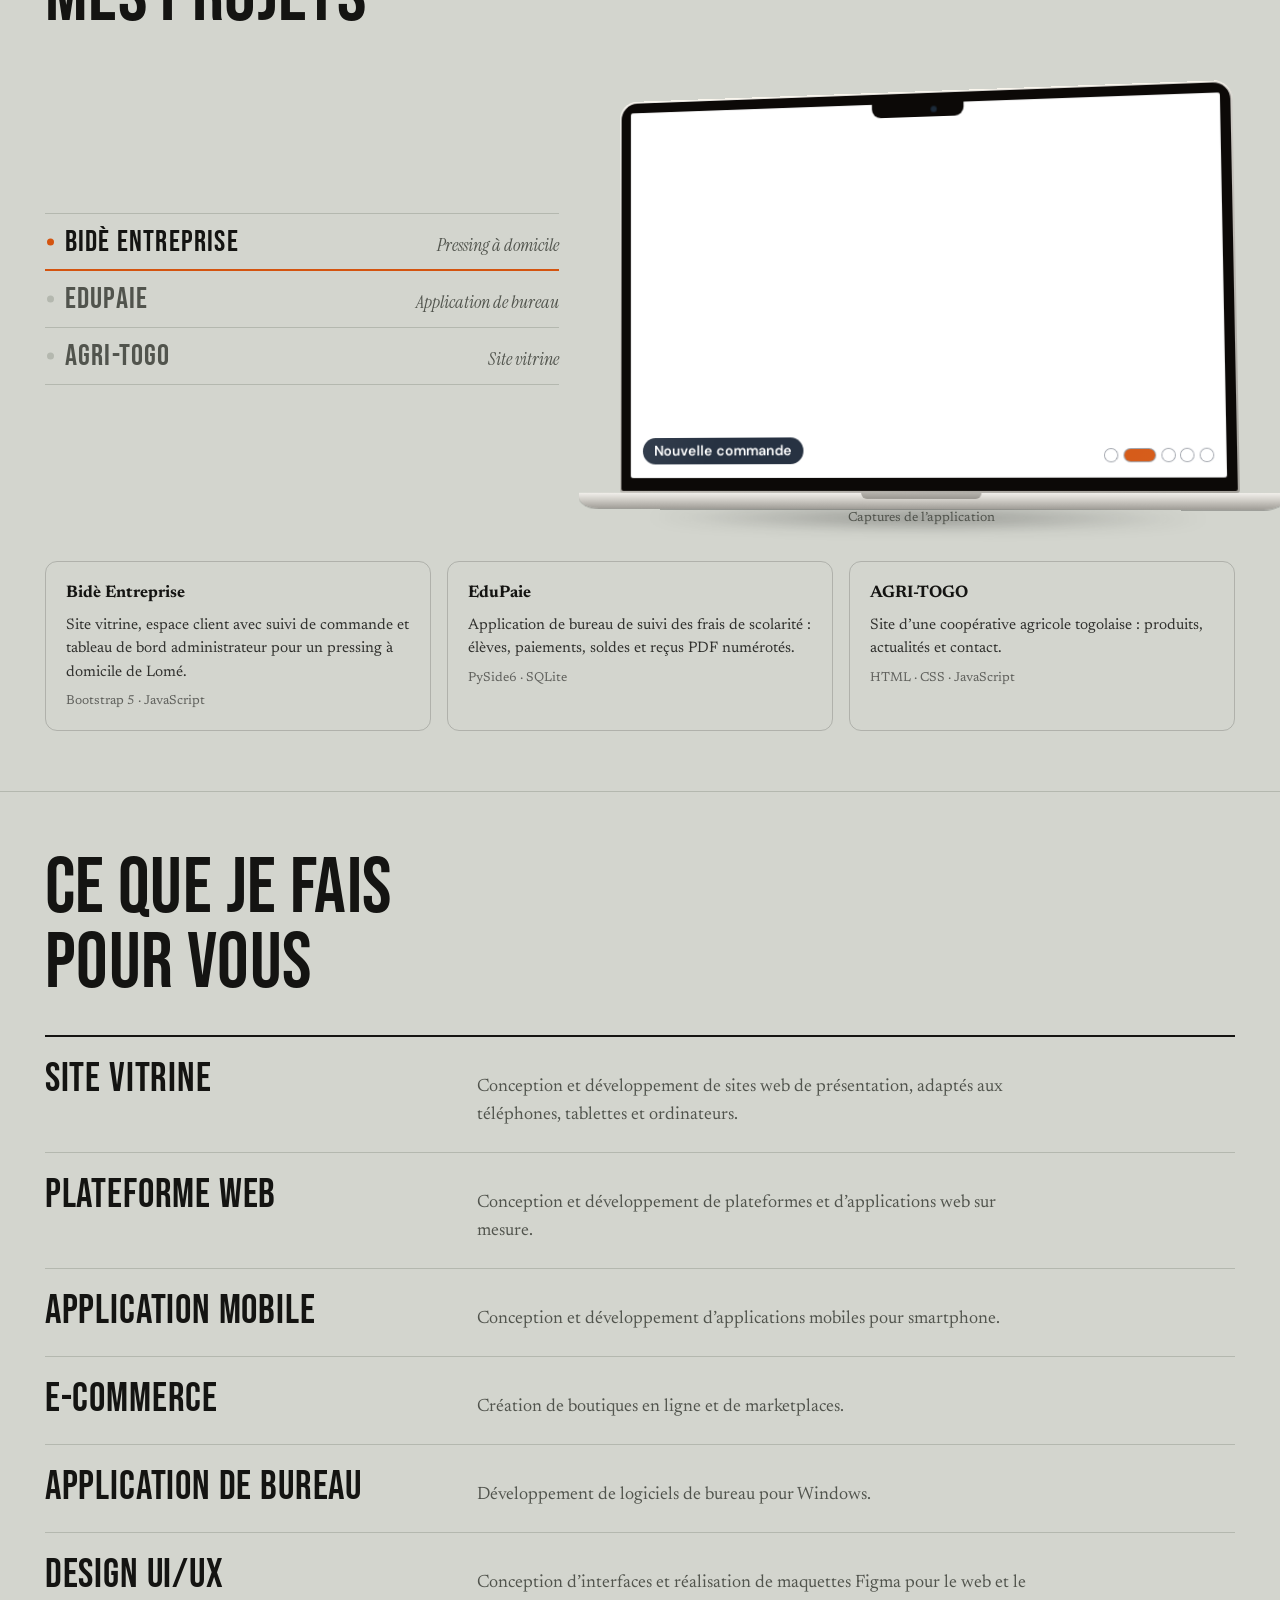
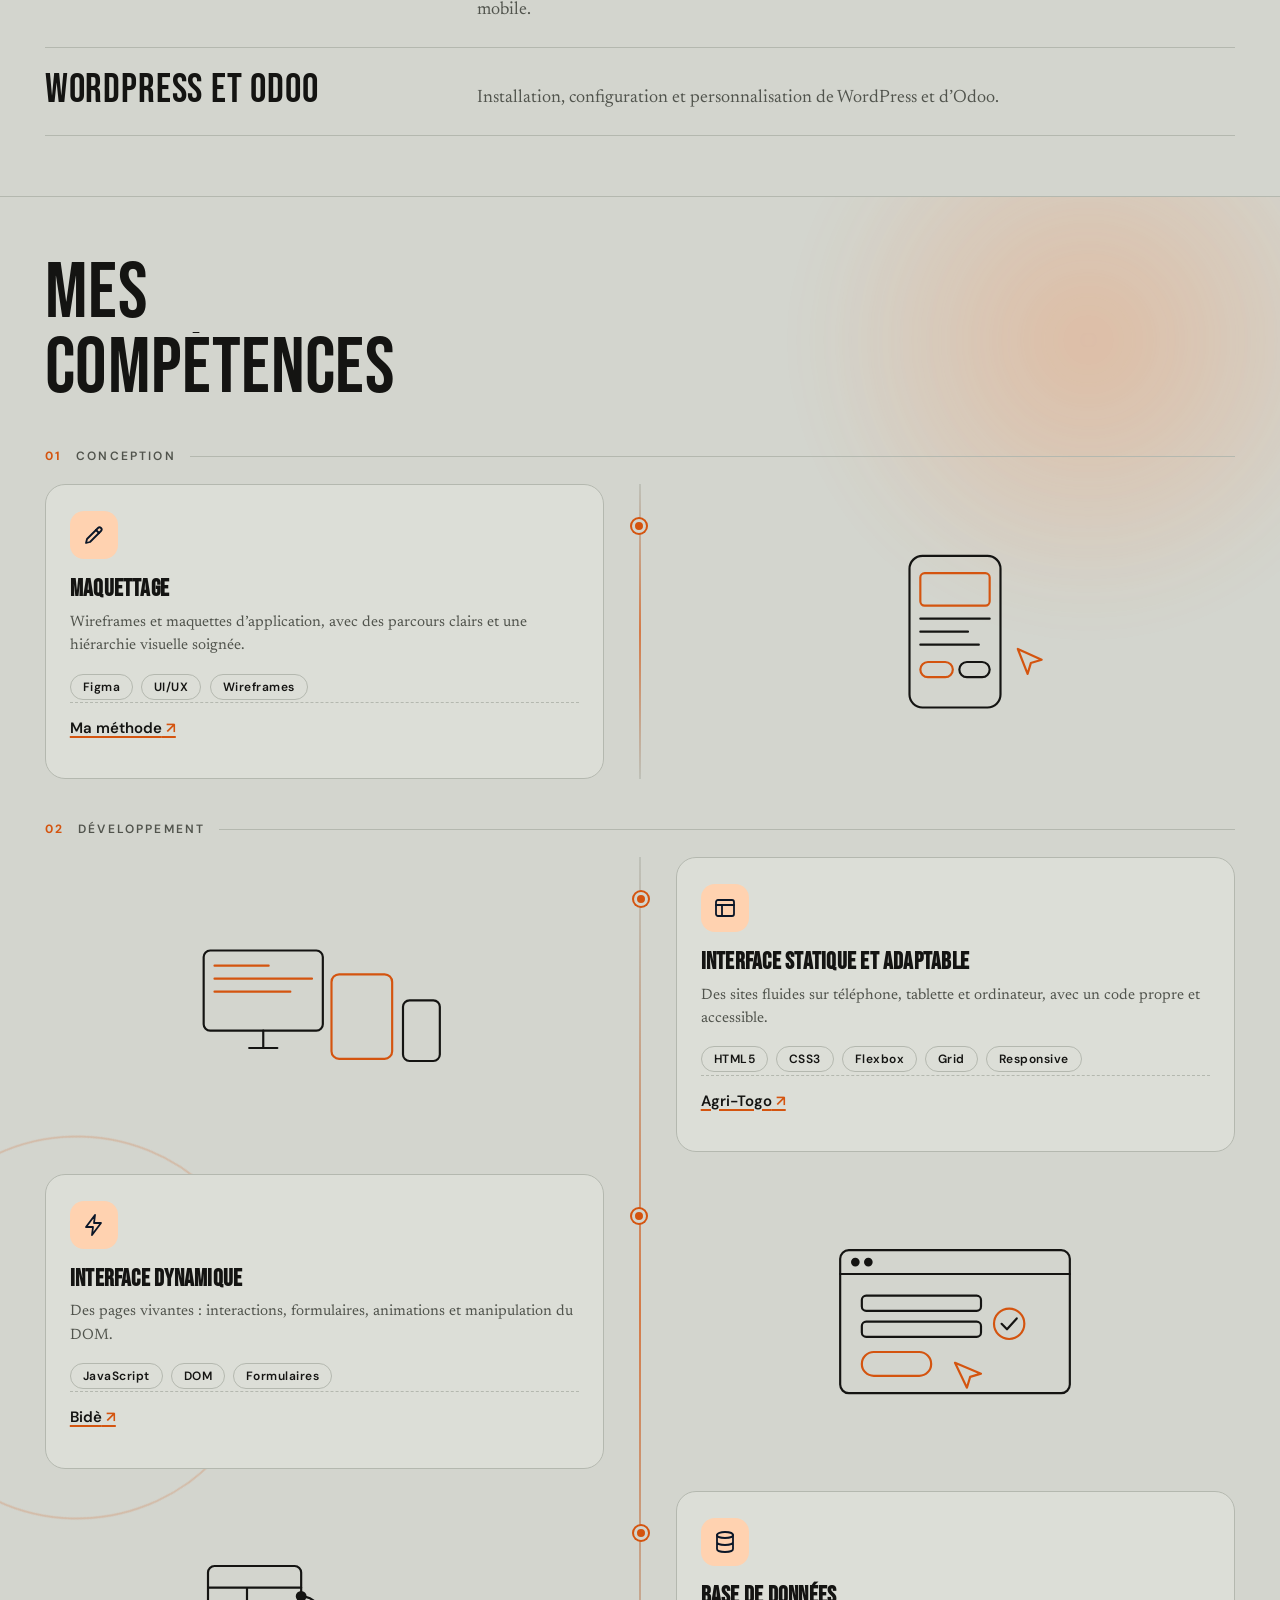
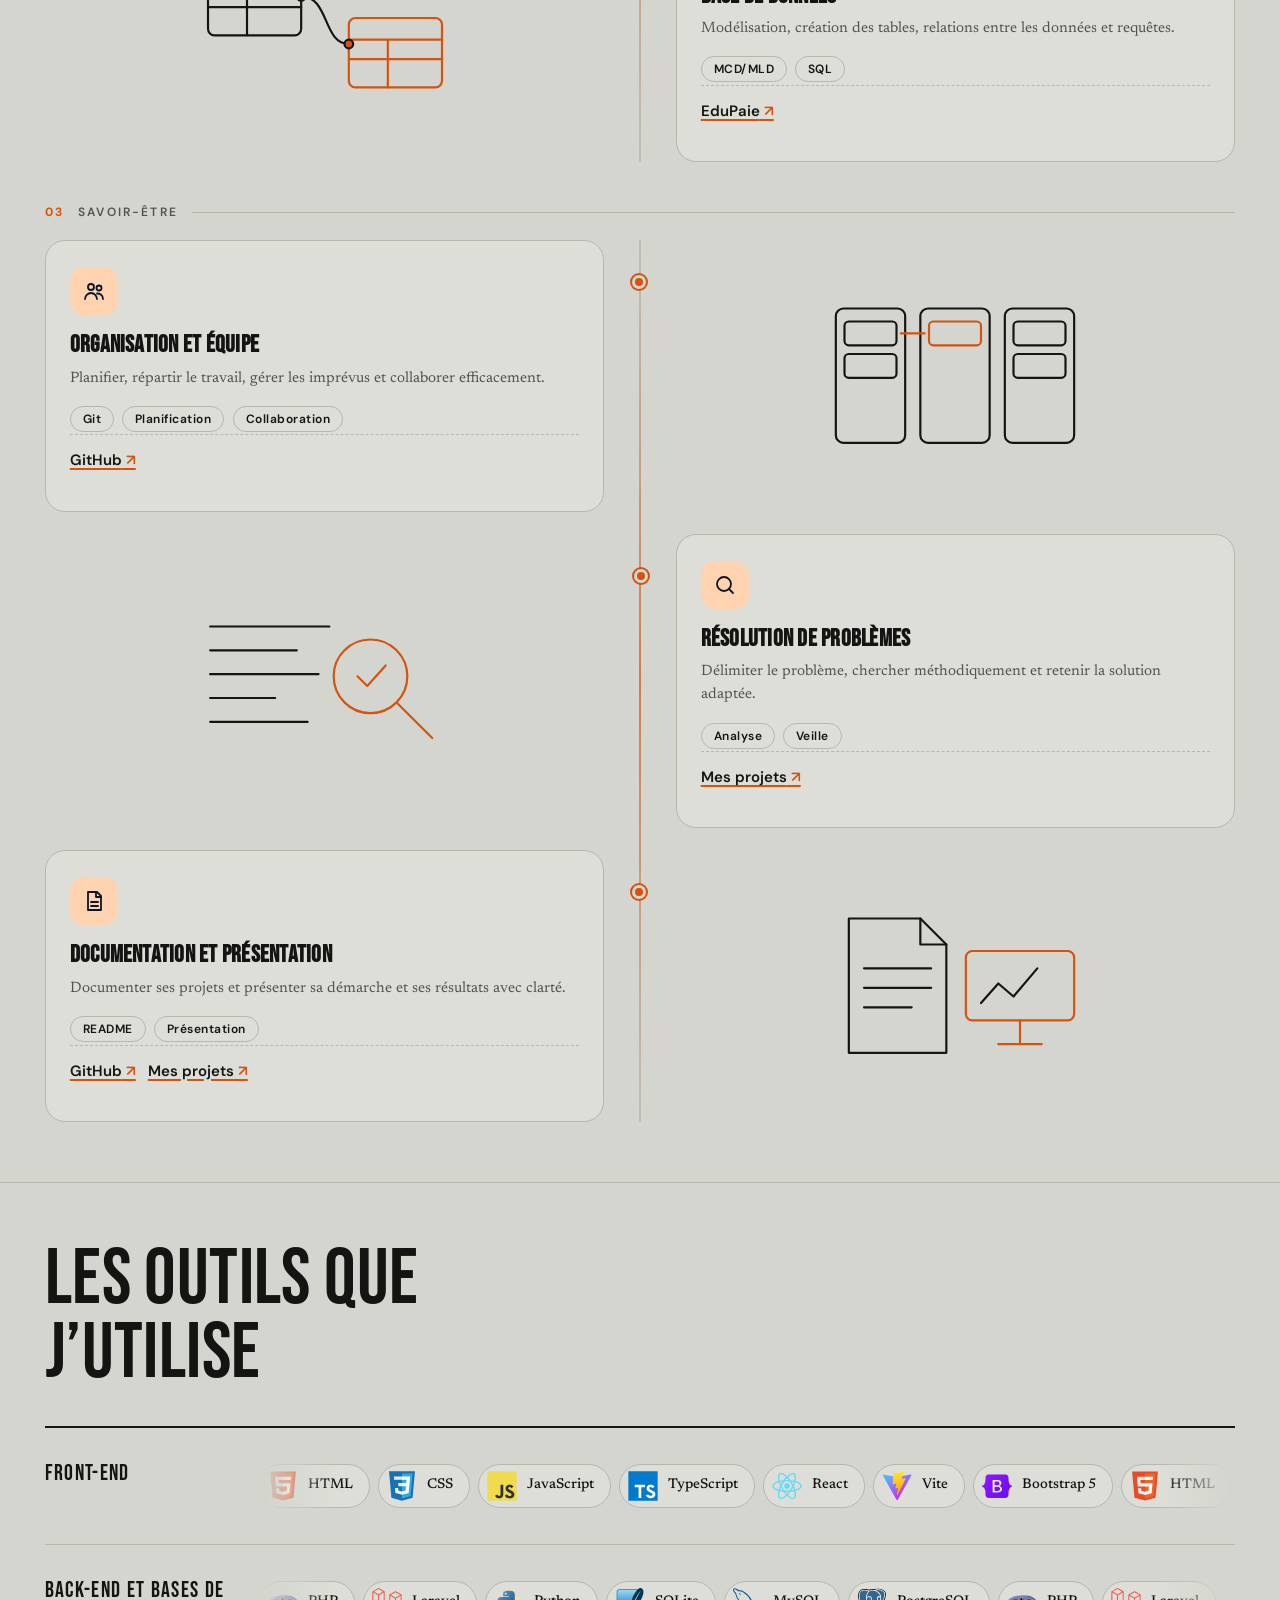
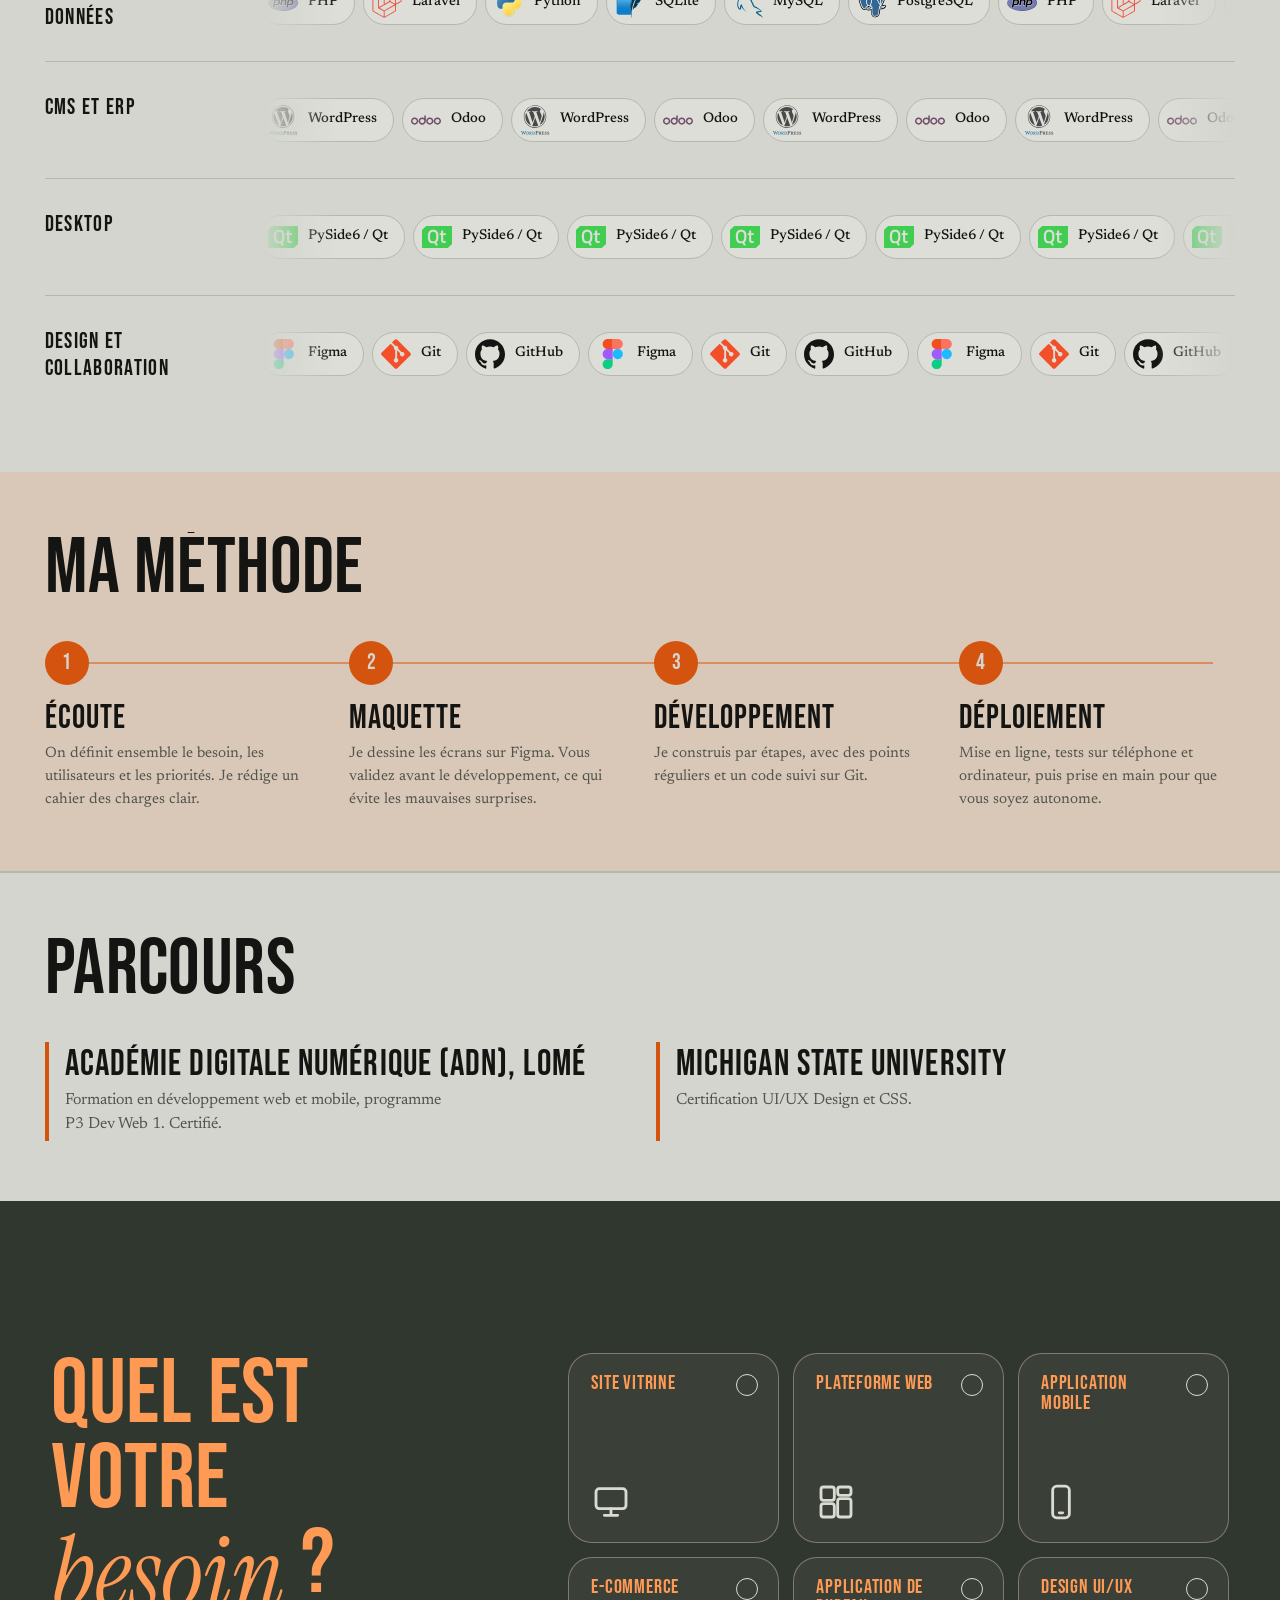
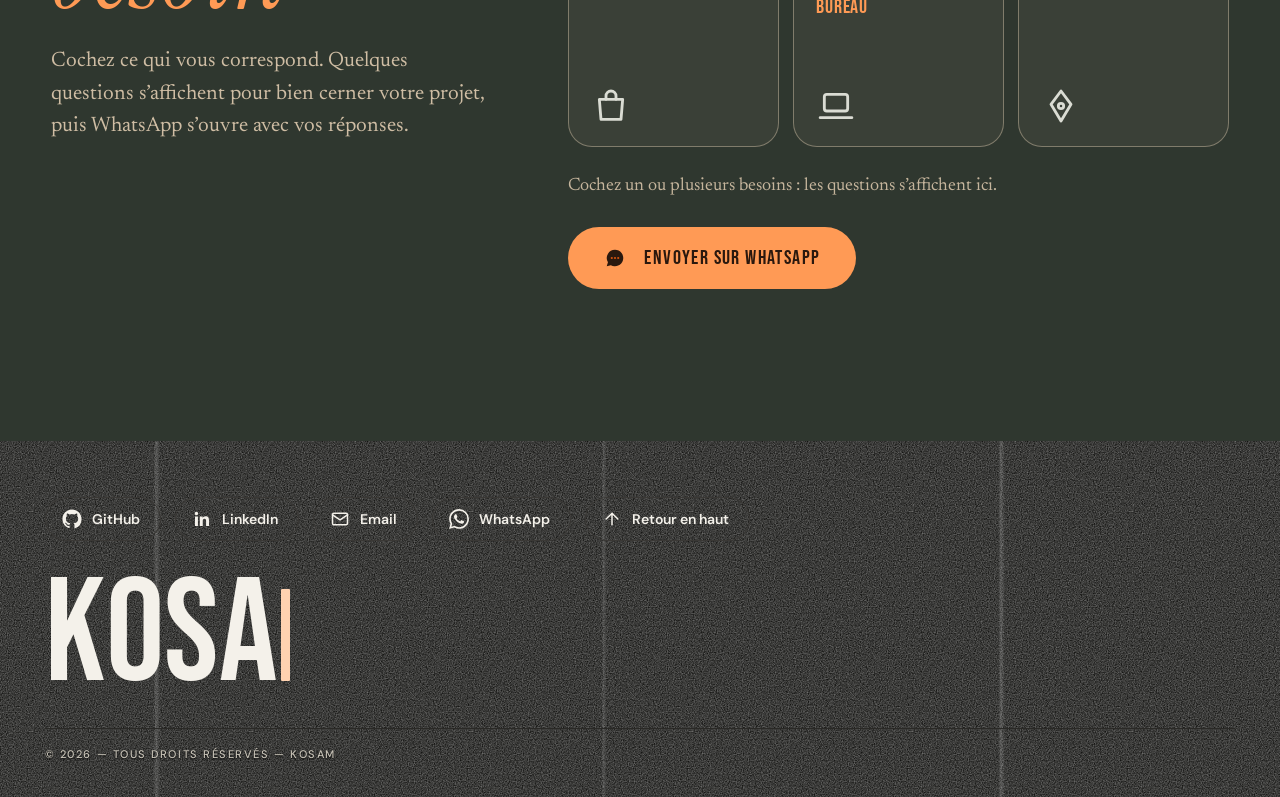
==== commit a01e8258: "SEO" ====
--- a/index.html
+++ b/index.html
@@ -8,8 +8,8 @@
   <link rel="canonical" href="https://samtompkins17.github.io/Portfolio_kosam/">
   <link rel="icon" type="image/png" sizes="32x32" href="assets/images/favicon-32.png">
   <link rel="apple-touch-icon" href="assets/images/apple-touch-icon.png">
-  <meta name="description" content="Alexis Segbegno, développeur web et mobile à Lomé (Togo). Plateformes, sites vitrines et applications sur mesure.">
-  <title>Alexis Segbegno (KoSam) | Développeur web et mobile à Lomé</title>
+  <meta name="description" content="SEGBEGNO KOSSI ALEXIS SAMUEL, développeur web et mobile à Lomé (Togo). Plateformes, sites vitrines et applications sur mesure.">
+  <title>SEGBEGNO KOSSI ALEXIS SAMUEL | Développeur web et mobile à Lomé</title>
   <meta property="og:type" content="website">
   <meta property="og:locale" content="fr_FR">
   <meta property="og:site_name" content="KoSam">
@@ -17,11 +17,11 @@
   <meta property="og:image" content="https://samtompkins17.github.io/Portfolio_kosam/assets/images/og-image.jpg">
   <meta property="og:image:width" content="1200">
   <meta property="og:image:height" content="630">
-  <meta property="og:image:alt" content="Alexis Segbegno (KoSam), développeur web et mobile à Lomé">
-  <meta property="og:title" content="Alexis Segbegno (KoSam) | Développeur web et mobile à Lomé">
+  <meta property="og:image:alt" content="SEGBEGNO KOSSI ALEXIS SAMUEL (KoSam), développeur web et mobile à Lomé">
+  <meta property="og:title" content="SEGBEGNO KOSSI ALEXIS SAMUEL | Développeur web et mobile à Lomé">
   <meta property="og:description" content="Sites vitrines, plateformes et applications sur mesure, de la maquette à la mise en ligne. Disponible pour de nouveaux projets.">
   <meta name="twitter:card" content="summary_large_image">
-  <meta name="twitter:title" content="Alexis Segbegno (KoSam) | Développeur web et mobile à Lomé">
+  <meta name="twitter:title" content="SEGBEGNO KOSSI ALEXIS SAMUEL | Développeur web et mobile à Lomé">
   <meta name="twitter:description" content="Sites vitrines, plateformes et applications sur mesure, de la maquette à la mise en ligne.">
   <meta name="twitter:image" content="https://samtompkins17.github.io/Portfolio_kosam/assets/images/og-image.jpg">
   <link rel="preconnect" href="https://fonts.googleapis.com">
@@ -34,8 +34,10 @@
       {
         "@type": "Person",
         "@id": "https://samtompkins17.github.io/Portfolio_kosam/#person",
-        "name": "Alexis Segbegno",
-        "alternateName": ["KoSam", "Segbegno Kossi Alexis Samuel"],
+        "name": "SEGBEGNO KOSSI ALEXIS SAMUEL",
+        "givenName": "Kossi Alexis Samuel",
+        "familyName": "Segbegno",
+        "alternateName": ["Alexis Segbegno", "KoSam"],
         "jobTitle": "Développeur web et mobile",
         "url": "https://samtompkins17.github.io/Portfolio_kosam/",
         "image": "https://samtompkins17.github.io/Portfolio_kosam/assets/images/portrait.webp",
@@ -97,7 +99,7 @@
 </div>
 <div class="stage">
 <div class="halo"></div>
-<div class="me"><img src="assets/images/portrait.webp" width="408" height="612" fetchpriority="high" decoding="async" alt="Portrait d’Alexis Segbegno, développeur web et mobile à Lomé"></div>
+<div class="me"><img src="assets/images/portrait.webp" width="408" height="612" fetchpriority="high" decoding="async" alt="Portrait de SEGBEGNO KOSSI ALEXIS SAMUEL, développeur web et mobile à Lomé"></div>
 </div>
 </div>
 
@@ -127,6 +129,11 @@
 <div class="laptop"><div class="lid"><div class="bz"><div class="notch"></div><div class="scr" id="scr"></div></div></div><div class="base"></div></div>
 <p class="cap">Maquette illustrative</p>
 </div>
+</div>
+<div class="proj-text">
+<article><h3>Bidè Entreprise</h3><p>Site vitrine, espace client avec suivi de commande et tableau de bord administrateur pour un pressing à domicile de Lomé.</p><p class="pt-stack">Bootstrap 5 · JavaScript</p></article>
+<article><h3>EduPaie</h3><p>Application de bureau de suivi des frais de scolarité : élèves, paiements, soldes et reçus PDF numérotés.</p><p class="pt-stack">PySide6 · SQLite</p></article>
+<article><h3>AGRI-TOGO</h3><p>Site d’une coopérative agricole togolaise : produits, actualités et contact.</p><p class="pt-stack">HTML · CSS · JavaScript</p></article>
 </div>
 </div></section>
 
--- a/assets/css/style.css
+++ b/assets/css/style.css
@@ -986,3 +986,10 @@
 .avail .ad::after{content:"";position:absolute;inset:-4px;border-radius:50%;border:2px solid #22c55e;opacity:.6;animation:avPulse 2s ease-out infinite}
 @keyframes avPulse{0%{transform:scale(.6);opacity:.8}100%{transform:scale(1.7);opacity:0}}
 @media (prefers-reduced-motion:reduce){.avail .ad::after{animation:none}}
+
+/* Descriptions de projets (texte indexable) */
+.proj-text{display:grid;grid-template-columns:repeat(auto-fit,minmax(220px,1fr));gap:16px;margin-top:32px}
+.proj-text article{padding:18px 20px;border:1px solid currentColor;border-color:color-mix(in srgb,currentColor 18%,transparent);border-radius:12px}
+.proj-text h3{margin:0 0 8px;font-size:1.05rem}
+.proj-text p{margin:0 0 8px;font-size:.95rem;line-height:1.55;opacity:.85}
+.proj-text .pt-stack{margin:0;font-size:.8rem;opacity:.6}
